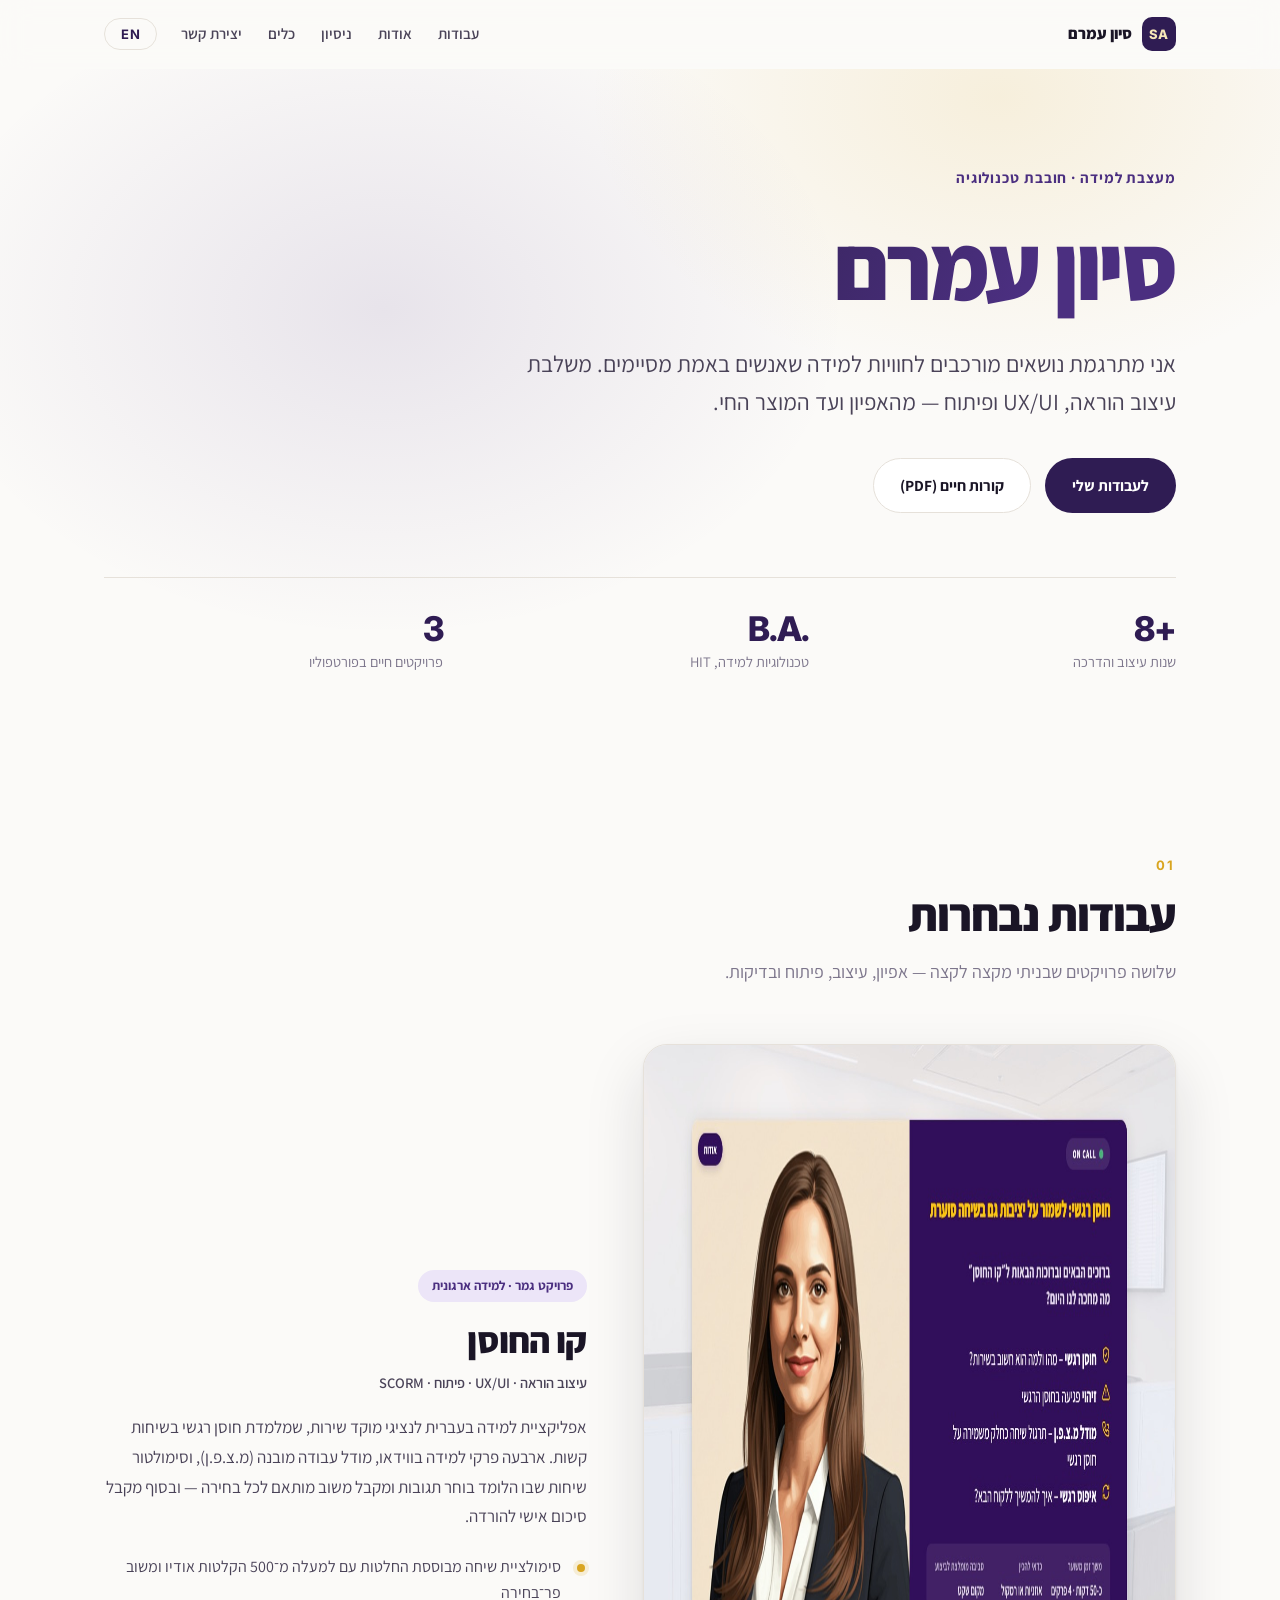
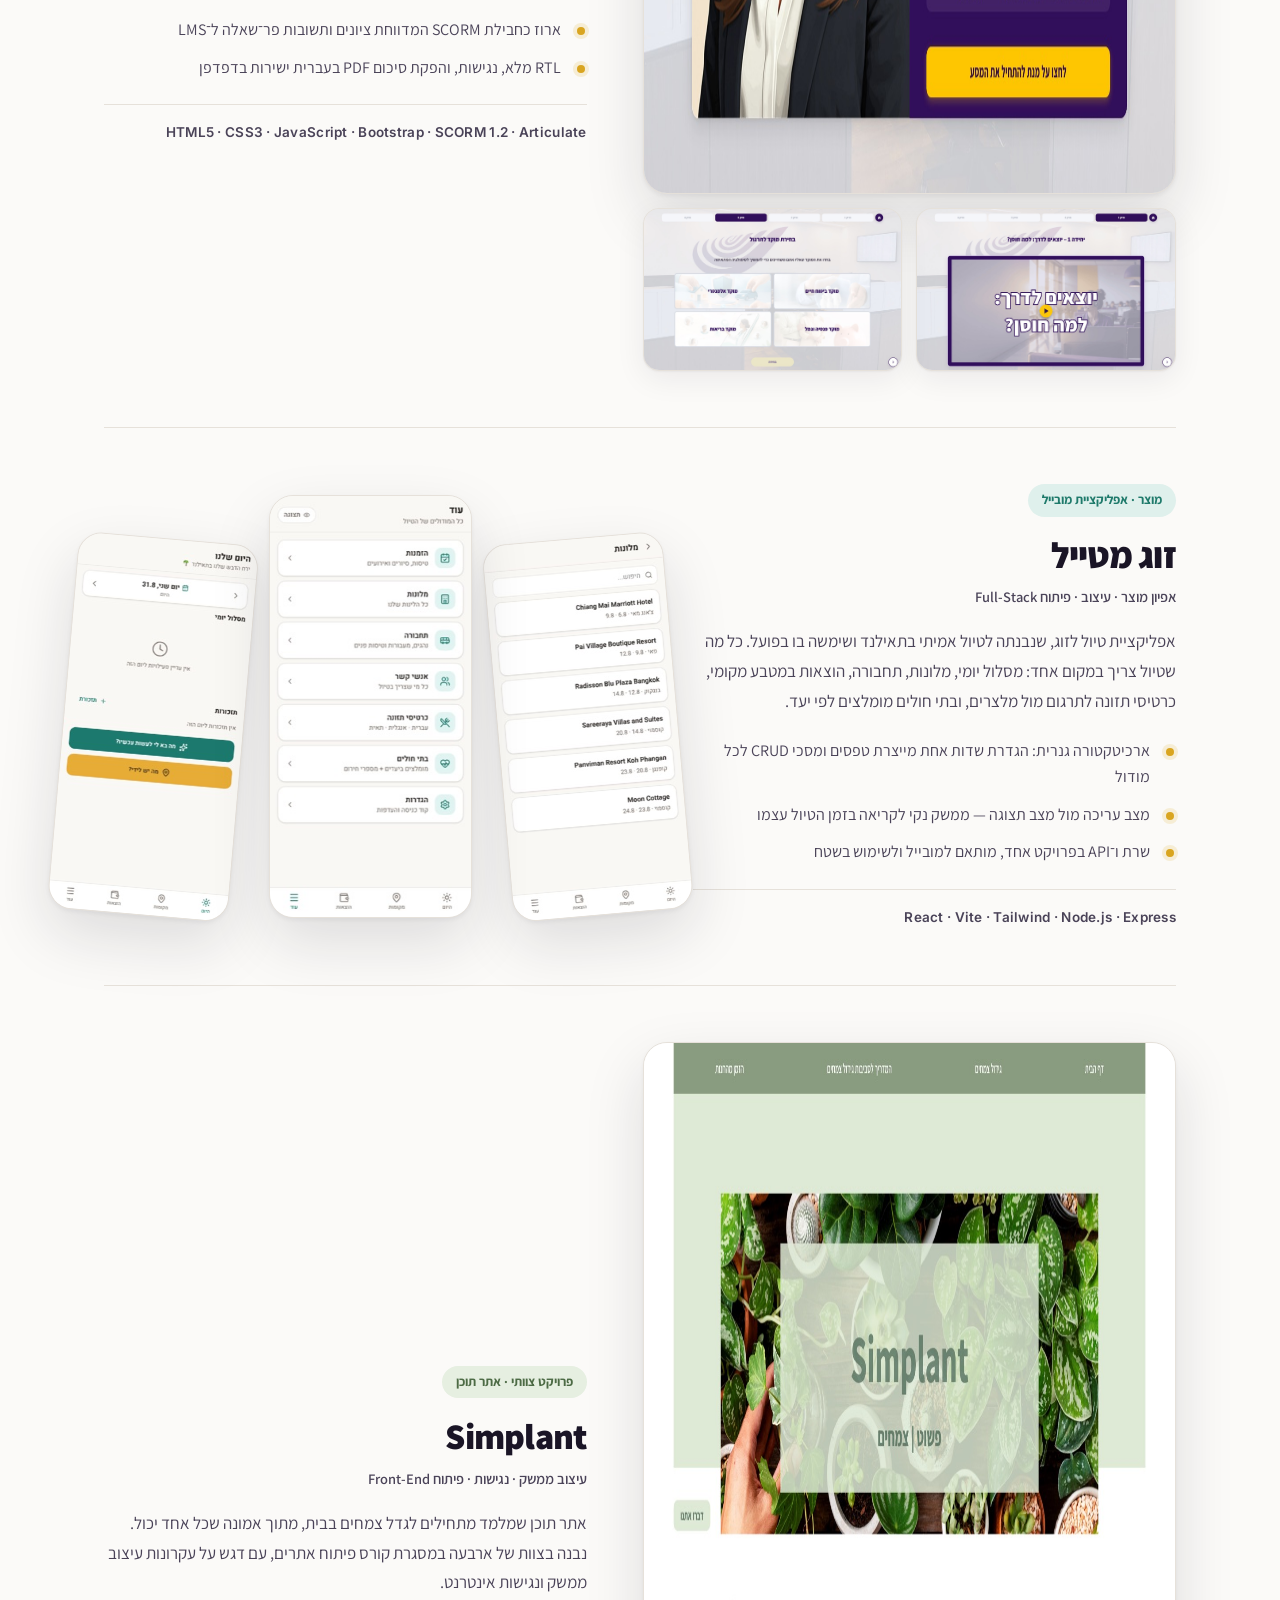
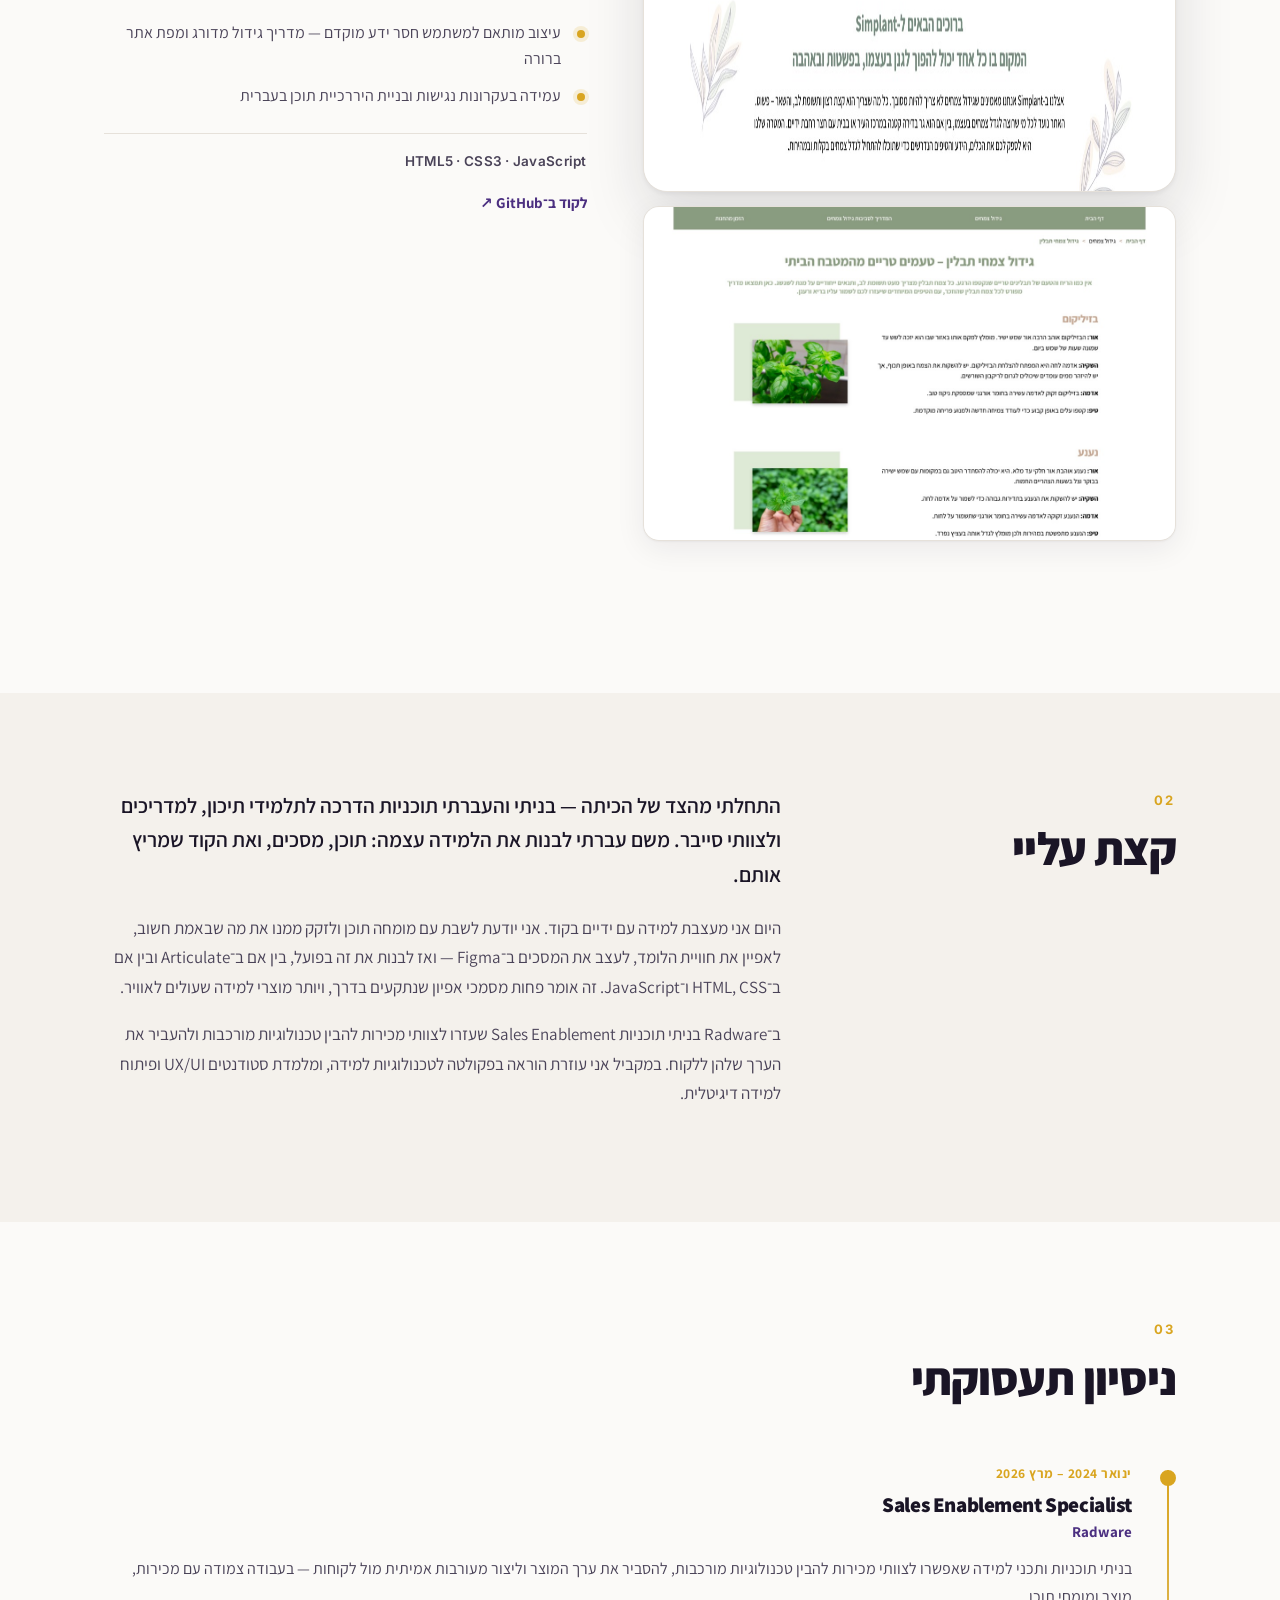
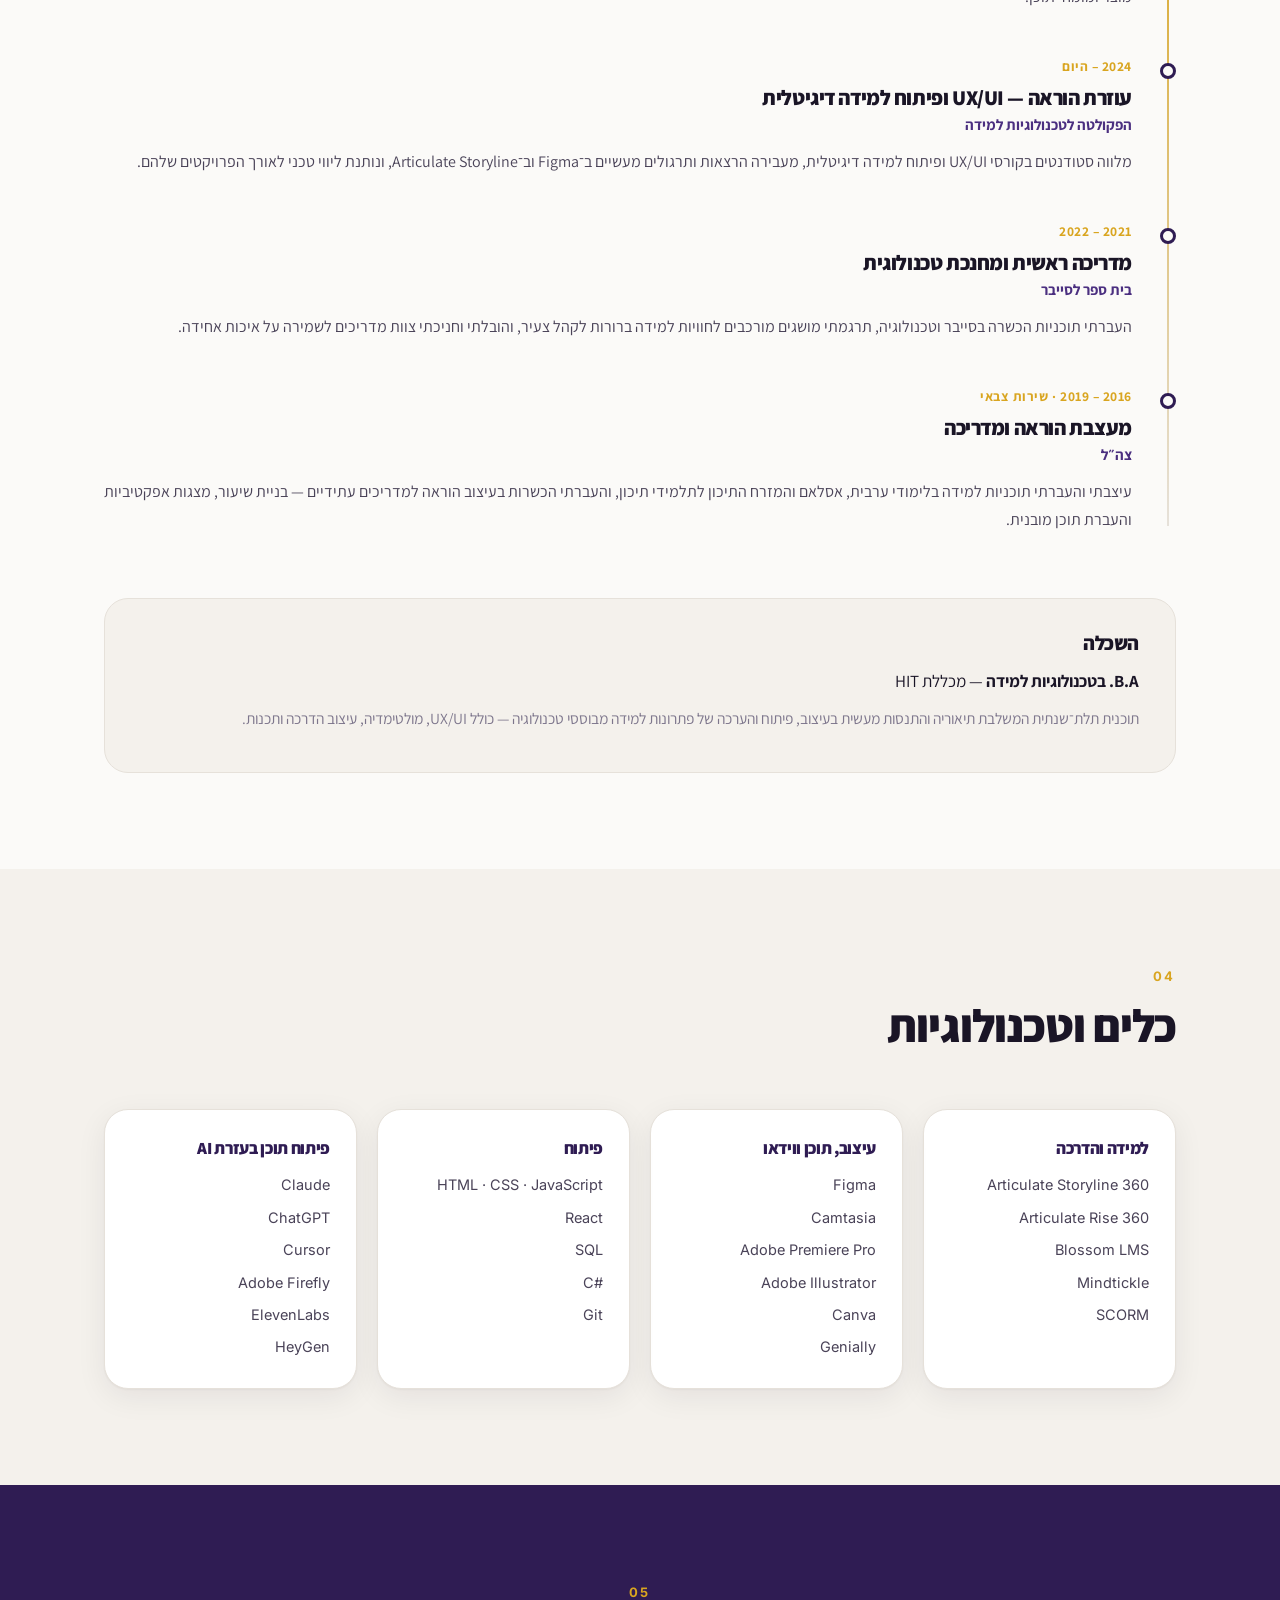
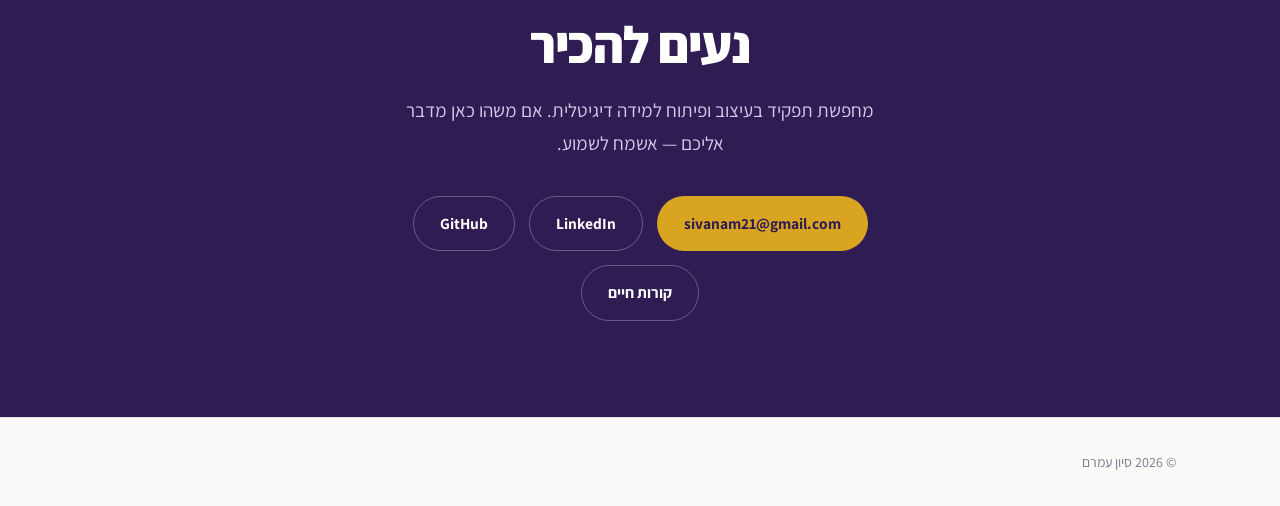
==== index.html @ 34068a0b "Portfolio site: bilingual HE/EN, three case studies, CV" ====
<!DOCTYPE html>
<html lang="he" dir="rtl">
<head>
<meta charset="utf-8">
<meta name="viewport" content="width=device-width, initial-scale=1">
<title>סיון עמרם — מעצבת למידה דיגיטלית</title>
<meta name="description" content="פורטפוליו של סיון עמרם — מעצבת למידה ופיתוח למידה דיגיטלית. פרויקטים בעברית, UX/UI, Articulate Storyline, SCORM ופיתוח אינטראקטיבי.">
<meta property="og:title" content="סיון עמרם — מעצבת למידה דיגיטלית">
<meta property="og:description" content="פורטפוליו: פרויקטי למידה דיגיטלית, UX/UI ופיתוח אינטראקטיבי.">
<meta property="og:type" content="website">
<link rel="preconnect" href="https://fonts.googleapis.com">
<link rel="preconnect" href="https://fonts.gstatic.com" crossorigin>
<link href="https://fonts.googleapis.com/css2?family=Assistant:wght@300;400;600;700;800&family=Inter:wght@300;400;600;700;800&display=swap" rel="stylesheet">
<link rel="stylesheet" href="styles.css">
<link rel="icon" href="data:image/svg+xml,<svg xmlns='http://www.w3.org/2000/svg' viewBox='0 0 100 100'><rect width='100' height='100' rx='22' fill='%232f1c53'/><text y='68' x='50' text-anchor='middle' font-size='54' font-family='sans-serif' font-weight='700' fill='%23f3c34a'>ס</text></svg>">
</head>
<body>

<a class="skip" href="#main" data-he="דילוג לתוכן" data-en="Skip to content">דילוג לתוכן</a>

<header class="nav" id="nav">
  <div class="wrap nav-in">
    <a class="brand" href="#top">
      <span class="brand-mark">SA</span>
      <span class="brand-name" data-he="סיון עמרם" data-en="Sivan Amram">סיון עמרם</span>
    </a>
    <nav class="nav-links">
      <a href="#work"     data-he="עבודות"     data-en="Work">עבודות</a>
      <a href="#about"    data-he="אודות"      data-en="About">אודות</a>
      <a href="#exp"      data-he="ניסיון"     data-en="Experience">ניסיון</a>
      <a href="#skills"   data-he="כלים"       data-en="Toolkit">כלים</a>
      <a href="#contact"  data-he="יצירת קשר"  data-en="Contact">יצירת קשר</a>
    </nav>
    <button class="lang" id="langBtn" type="button" aria-label="Switch language">
      <span data-he="EN" data-en="עב">EN</span>
    </button>
  </div>
</header>

<main id="main">

<!-- ───────────── HERO ───────────── -->
<section class="hero" id="top">
  <div class="hero-glow" aria-hidden="true"></div>
  <div class="wrap hero-in">
    <p class="eyebrow" data-he="מעצבת למידה · חובבת טכנולוגיה" data-en="Instructional Designer · Technology Enthusiast">מעצבת למידה · חובבת טכנולוגיה</p>
    <h1 class="hero-title">
      <span data-he="סיון עמרם" data-en="Sivan Amram">סיון עמרם</span>
    </h1>
    <p class="hero-lead"
       data-he="אני מתרגמת נושאים מורכבים לחוויות למידה שאנשים באמת מסיימים. משלבת עיצוב הוראה, UX/UI ופיתוח — מהאפיון ועד המוצר החי."
       data-en="I turn complex subject matter into learning experiences people actually finish — combining instructional design, UX/UI and hands-on development, from concept to a working product.">
      אני מתרגמת נושאים מורכבים לחוויות למידה שאנשים באמת מסיימים. משלבת עיצוב הוראה, UX/UI ופיתוח — מהאפיון ועד המוצר החי.
    </p>
    <div class="hero-cta">
      <a class="btn btn-primary" href="#work" data-he="לעבודות שלי" data-en="View my work">לעבודות שלי</a>
      <a class="btn btn-ghost" href="assets/Sivan-Amram-CV.pdf" target="_blank" rel="noopener" data-he="קורות חיים (PDF)" data-en="Résumé (PDF)">קורות חיים (PDF)</a>
    </div>
    <ul class="hero-stats">
      <li><strong>8+</strong><span data-he="שנות עיצוב והדרכה" data-en="years designing & teaching">שנות עיצוב והדרכה</span></li>
      <li><strong>B.A.</strong><span data-he="טכנולוגיות למידה, HIT" data-en="Instructional Technologies, HIT">טכנולוגיות למידה, HIT</span></li>
      <li><strong>3</strong><span data-he="פרויקטים חיים בפורטפוליו" data-en="live projects below">פרויקטים חיים בפורטפוליו</span></li>
    </ul>
  </div>
</section>

<!-- ───────────── WORK ───────────── -->
<section class="section" id="work">
  <div class="wrap">
    <div class="sec-head">
      <span class="sec-num">01</span>
      <h2 data-he="עבודות נבחרות" data-en="Selected work">עבודות נבחרות</h2>
      <p class="sec-sub"
         data-he="שלושה פרויקטים שבניתי מקצה לקצה — אפיון, עיצוב, פיתוח ובדיקות."
         data-en="Three projects I built end to end — research, design, development and testing.">
        שלושה פרויקטים שבניתי מקצה לקצה — אפיון, עיצוב, פיתוח ובדיקות.
      </p>
    </div>

    <!-- Project 1 -->
    <article class="case">
      <div class="case-media">
        <img src="assets/kavhahosen-1.jpg" alt="קו החוסן — מסך הפתיחה" loading="lazy" width="1200" height="750">
        <div class="case-thumbs">
          <img src="assets/kav-LearningChapter1.jpg" alt="קו החוסן — פרק למידה" loading="lazy">
          <img src="assets/kav-Practice.jpg" alt="קו החוסן — בחירת מוקד לתרגול" loading="lazy">
        </div>
      </div>
      <div class="case-body">
        <span class="tag tag-a" data-he="פרויקט גמר · למידה ארגונית" data-en="Capstone · Corporate learning">פרויקט גמר · למידה ארגונית</span>
        <h3 data-he="קו החוסן" data-en="Kav HaHosen (Resilience Line)">קו החוסן</h3>
        <p class="case-role"
           data-he="עיצוב הוראה · UX/UI · פיתוח · SCORM"
           data-en="Instructional design · UX/UI · Development · SCORM">עיצוב הוראה · UX/UI · פיתוח · SCORM</p>
        <p data-he="אפליקציית למידה בעברית לנציגי מוקד שירות, שמלמדת חוסן רגשי בשיחות קשות. ארבעה פרקי למידה בווידאו, מודל עבודה מובנה (מ.צ.פ.ן), וסימולטור שיחות שבו הלומד בוחר תגובות ומקבל משוב מותאם לכל בחירה — ובסוף מקבל סיכום אישי להורדה."
           data-en="A Hebrew learning app for call-centre agents, teaching emotional resilience in difficult conversations. Four video-based chapters, a structured working model, and a call simulator where learners choose responses, receive tailored feedback on every choice, and end with a downloadable personal summary.">
          אפליקציית למידה בעברית לנציגי מוקד שירות, שמלמדת חוסן רגשי בשיחות קשות. ארבעה פרקי למידה בווידאו, מודל עבודה מובנה (מ.צ.פ.ן), וסימולטור שיחות שבו הלומד בוחר תגובות ומקבל משוב מותאם לכל בחירה — ובסוף מקבל סיכום אישי להורדה.
        </p>
        <ul class="bullets">
          <li data-he="סימולציית שיחה מבוססת החלטות עם למעלה מ־500 הקלטות אודיו ומשוב פר־בחירה" data-en="Decision-based call simulation with 500+ audio recordings and per-choice feedback">סימולציית שיחה מבוססת החלטות עם למעלה מ־500 הקלטות אודיו ומשוב פר־בחירה</li>
          <li data-he="ארוז כחבילת SCORM המדווחת ציונים ותשובות פר־שאלה ל־LMS" data-en="Packaged as a SCORM module reporting per-question interactions to the LMS">ארוז כחבילת SCORM המדווחת ציונים ותשובות פר־שאלה ל־LMS</li>
          <li data-he="RTL מלא, נגישות, והפקת סיכום PDF בעברית ישירות בדפדפן" data-en="Full RTL, accessibility, and in-browser Hebrew PDF summary generation">RTL מלא, נגישות, והפקת סיכום PDF בעברית ישירות בדפדפן</li>
        </ul>
        <p class="stack">HTML5 · CSS3 · JavaScript · Bootstrap · SCORM 1.2 · Articulate</p>
      </div>
    </article>

    <!-- Project 2 -->
    <article class="case case-alt">
      <div class="case-media phones">
        <img class="phone" src="assets/hm-hotels.jpg" alt="זוג מטייל — מסך מלונות" loading="lazy">
        <img class="phone phone-mid" src="assets/hm-more.jpg" alt="זוג מטייל — תפריט מודולים" loading="lazy">
        <img class="phone" src="assets/hm-today.jpg" alt="זוג מטייל — מסך היום" loading="lazy">
      </div>
      <div class="case-body">
        <span class="tag tag-b" data-he="מוצר · אפליקציית מובייל" data-en="Product · Mobile app">מוצר · אפליקציית מובייל</span>
        <h3 data-he="זוג מטייל" data-en="Zug Metayel (Travelling Couple)">זוג מטייל</h3>
        <p class="case-role" data-he="אפיון מוצר · עיצוב · פיתוח Full-Stack" data-en="Product definition · Design · Full-stack development">אפיון מוצר · עיצוב · פיתוח Full-Stack</p>
        <p data-he="אפליקציית טיול לזוג, שנבנתה לטיול אמיתי בתאילנד ושימשה בו בפועל. כל מה שטיול צריך במקום אחד: מסלול יומי, מלונות, תחבורה, הוצאות במטבע מקומי, כרטיסי תזונה לתרגום מול מלצרים, ובתי חולים מומלצים לפי יעד."
           data-en="A two-person travel app, built for — and actually used on — a real trip to Thailand. Everything a trip needs in one place: a daily route, hotels, transport, expenses in local currency, dietary cards for restaurants, and recommended hospitals per destination.">
          אפליקציית טיול לזוג, שנבנתה לטיול אמיתי בתאילנד ושימשה בו בפועל. כל מה שטיול צריך במקום אחד: מסלול יומי, מלונות, תחבורה, הוצאות במטבע מקומי, כרטיסי תזונה לתרגום מול מלצרים, ובתי חולים מומלצים לפי יעד.
        </p>
        <ul class="bullets">
          <li data-he="ארכיטקטורה גנרית: הגדרת שדות אחת מייצרת טפסים ומסכי CRUD לכל מודול" data-en="Config-driven architecture: one field definition generates forms and CRUD screens per module">ארכיטקטורה גנרית: הגדרת שדות אחת מייצרת טפסים ומסכי CRUD לכל מודול</li>
          <li data-he="מצב עריכה מול מצב תצוגה — ממשק נקי לקריאה בזמן הטיול עצמו" data-en="Edit mode vs. view mode — a clean read-only interface while actually travelling">מצב עריכה מול מצב תצוגה — ממשק נקי לקריאה בזמן הטיול עצמו</li>
          <li data-he="שרת ו־API בפרויקט אחד, מותאם למובייל ולשימוש בשטח" data-en="Single-port server + API, mobile-first and built for use in the field">שרת ו־API בפרויקט אחד, מותאם למובייל ולשימוש בשטח</li>
        </ul>
        <p class="stack">React · Vite · Tailwind · Node.js · Express</p>
      </div>
    </article>

    <!-- Project 3 -->
    <article class="case">
      <div class="case-media">
        <img src="assets/simplant-index.jpg" alt="Simplant — דף הבית" loading="lazy" width="1200" height="750">
        <div class="case-thumbs">
          <img src="assets/simplant-plantCultivation.jpg" alt="Simplant — עמוד גידול צמחים" loading="lazy">
        </div>
      </div>
      <div class="case-body">
        <span class="tag tag-c" data-he="פרויקט צוותי · אתר תוכן" data-en="Team project · Content site">פרויקט צוותי · אתר תוכן</span>
        <h3>Simplant</h3>
        <p class="case-role" data-he="עיצוב ממשק · נגישות · פיתוח Front-End" data-en="Interface design · Accessibility · Front-end development">עיצוב ממשק · נגישות · פיתוח Front-End</p>
        <p data-he="אתר תוכן שמלמד מתחילים לגדל צמחים בבית, מתוך אמונה שכל אחד יכול. נבנה בצוות של ארבעה במסגרת קורס פיתוח אתרים, עם דגש על עקרונות עיצוב ממשק ונגישות אינטרנט."
           data-en="A content site that teaches beginners to grow plants at home, built on the belief that anyone can. Developed by a team of four in a web development course, with an emphasis on interface design principles and web accessibility.">
          אתר תוכן שמלמד מתחילים לגדל צמחים בבית, מתוך אמונה שכל אחד יכול. נבנה בצוות של ארבעה במסגרת קורס פיתוח אתרים, עם דגש על עקרונות עיצוב ממשק ונגישות אינטרנט.
        </p>
        <ul class="bullets">
          <li data-he="עיצוב מותאם למשתמש חסר ידע מוקדם — מדריך גידול מדורג ומפת אתר ברורה" data-en="Designed for zero prior knowledge — a staged growing guide and a clear site map">עיצוב מותאם למשתמש חסר ידע מוקדם — מדריך גידול מדורג ומפת אתר ברורה</li>
          <li data-he="עמידה בעקרונות נגישות ובניית היררכיית תוכן בעברית" data-en="Built to accessibility principles with a Hebrew content hierarchy">עמידה בעקרונות נגישות ובניית היררכיית תוכן בעברית</li>
        </ul>
        <p class="stack">HTML5 · CSS3 · JavaScript</p>
        <a class="case-link" href="https://github.com/sivanam21/SIMPLANT" target="_blank" rel="noopener">
          <span data-he="לקוד ב־GitHub" data-en="View on GitHub">לקוד ב־GitHub</span> ↗
        </a>
      </div>
    </article>
  </div>
</section>

<!-- ───────────── ABOUT ───────────── -->
<section class="section section-tint" id="about">
  <div class="wrap about-grid">
    <div class="sec-head about-head">
      <span class="sec-num">02</span>
      <h2 data-he="קצת עליי" data-en="A little about me">קצת עליי</h2>
    </div>
    <div class="about-text">
      <p class="lead"
         data-he="התחלתי מהצד של הכיתה — בניתי והעברתי תוכניות הדרכה לתלמידי תיכון, למדריכים ולצוותי סייבר. משם עברתי לבנות את הלמידה עצמה: תוכן, מסכים, ואת הקוד שמריץ אותם."
         data-en="I started at the front of the room — building and delivering training programmes for high-school students, instructors and cyber teams. From there I moved to building the learning itself: the content, the screens, and the code that runs them.">
        התחלתי מהצד של הכיתה — בניתי והעברתי תוכניות הדרכה לתלמידי תיכון, למדריכים ולצוותי סייבר. משם עברתי לבנות את הלמידה עצמה: תוכן, מסכים, ואת הקוד שמריץ אותם.
      </p>
      <p data-he="היום אני מעצבת למידה עם ידיים בקוד. אני יודעת לשבת עם מומחה תוכן ולזקק ממנו את מה שבאמת חשוב, לאפיין את חוויית הלומד, לעצב את המסכים ב־Figma — ואז לבנות את זה בפועל, בין אם ב־Articulate ובין אם ב־HTML, CSS ו־JavaScript. זה אומר פחות מסמכי אפיון שנתקעים בדרך, ויותר מוצרי למידה שעולים לאוויר."
         data-en="Today I'm an instructional designer with hands in the code. I can sit with a subject-matter expert and distil what actually matters, define the learner experience, design the screens in Figma — and then build it for real, whether in Articulate or in HTML, CSS and JavaScript. That means fewer specs that stall along the way, and more learning products that actually ship.">
        היום אני מעצבת למידה עם ידיים בקוד. אני יודעת לשבת עם מומחה תוכן ולזקק ממנו את מה שבאמת חשוב, לאפיין את חוויית הלומד, לעצב את המסכים ב־Figma — ואז לבנות את זה בפועל, בין אם ב־Articulate ובין אם ב־HTML, CSS ו־JavaScript. זה אומר פחות מסמכי אפיון שנתקעים בדרך, ויותר מוצרי למידה שעולים לאוויר.
      </p>
      <p data-he="ב־Radware בניתי תוכניות Sales Enablement שעזרו לצוותי מכירות להבין טכנולוגיות מורכבות ולהעביר את הערך שלהן ללקוח. במקביל אני עוזרת הוראה בפקולטה לטכנולוגיות למידה, ומלמדת סטודנטים UX/UI ופיתוח למידה דיגיטלית."
         data-en="At Radware I built sales enablement programmes that helped sales teams understand complex technologies and communicate their value to customers. Alongside that I'm a teaching assistant at the Faculty of Instructional Technologies, teaching students UX/UI and digital learning development.">
        ב־Radware בניתי תוכניות Sales Enablement שעזרו לצוותי מכירות להבין טכנולוגיות מורכבות ולהעביר את הערך שלהן ללקוח. במקביל אני עוזרת הוראה בפקולטה לטכנולוגיות למידה, ומלמדת סטודנטים UX/UI ופיתוח למידה דיגיטלית.
      </p>
    </div>
  </div>
</section>

<!-- ───────────── EXPERIENCE ───────────── -->
<section class="section" id="exp">
  <div class="wrap">
    <div class="sec-head">
      <span class="sec-num">03</span>
      <h2 data-he="ניסיון תעסוקתי" data-en="Experience">ניסיון תעסוקתי</h2>
    </div>

    <ol class="timeline">
      <li>
        <span class="tl-date" data-he="ינואר 2024 – מרץ 2026" data-en="Jan 2024 – Mar 2026">ינואר 2024 – מרץ 2026</span>
        <h3 data-he="Sales Enablement Specialist" data-en="Sales Enablement Specialist">Sales Enablement Specialist</h3>
        <p class="tl-org">Radware</p>
        <p data-he="בניתי תוכניות ותכני למידה שאפשרו לצוותי מכירות להבין טכנולוגיות מורכבות, להסביר את ערך המוצר וליצור מעורבות אמיתית מול לקוחות — בעבודה צמודה עם מכירות, מוצר ומומחי תוכן."
           data-en="Created scalable enablement programmes and learning content that helped sales teams understand complex technologies, communicate product value and engage customers — partnering closely with Sales, Product and subject-matter experts.">
          בניתי תוכניות ותכני למידה שאפשרו לצוותי מכירות להבין טכנולוגיות מורכבות, להסביר את ערך המוצר וליצור מעורבות אמיתית מול לקוחות — בעבודה צמודה עם מכירות, מוצר ומומחי תוכן.
        </p>
      </li>
      <li>
        <span class="tl-date" data-he="2024 – היום" data-en="2024 – Present">2024 – היום</span>
        <h3 data-he="עוזרת הוראה — UX/UI ופיתוח למידה דיגיטלית" data-en="Teaching Assistant — UX/UI & Digital Learning Development">עוזרת הוראה — UX/UI ופיתוח למידה דיגיטלית</h3>
        <p class="tl-org" data-he="הפקולטה לטכנולוגיות למידה" data-en="Faculty of Instructional Technologies">הפקולטה לטכנולוגיות למידה</p>
        <p data-he="מלווה סטודנטים בקורסי UX/UI ופיתוח למידה דיגיטלית, מעבירה הרצאות ותרגולים מעשיים ב־Figma וב־Articulate Storyline, ונותנת ליווי טכני לאורך הפרויקטים שלהם."
           data-en="Support students in UX/UI and digital learning development courses, deliver lectures and hands-on instruction in Figma and Articulate Storyline, and provide technical guidance throughout their projects.">
          מלווה סטודנטים בקורסי UX/UI ופיתוח למידה דיגיטלית, מעבירה הרצאות ותרגולים מעשיים ב־Figma וב־Articulate Storyline, ונותנת ליווי טכני לאורך הפרויקטים שלהם.
        </p>
      </li>
      <li>
        <span class="tl-date">2021 – 2022</span>
        <h3 data-he="מדריכה ראשית ומחנכת טכנולוגית" data-en="Lead Instructor & Technology Educator">מדריכה ראשית ומחנכת טכנולוגית</h3>
        <p class="tl-org" data-he="בית ספר לסייבר" data-en="Cyber School">בית ספר לסייבר</p>
        <p data-he="העברתי תוכניות הכשרה בסייבר וטכנולוגיה, תרגמתי מושגים מורכבים לחוויות למידה ברורות לקהל צעיר, והובלתי וחניכתי צוות מדריכים לשמירה על איכות אחידה."
           data-en="Delivered cyber and technology training programmes, translating complex concepts into clear, engaging learning experiences for young audiences, while coaching a team of instructors to ensure consistent, high-quality delivery.">
          העברתי תוכניות הכשרה בסייבר וטכנולוגיה, תרגמתי מושגים מורכבים לחוויות למידה ברורות לקהל צעיר, והובלתי וחניכתי צוות מדריכים לשמירה על איכות אחידה.
        </p>
      </li>
      <li>
        <span class="tl-date" data-he="2016 – 2019 · שירות צבאי" data-en="2016 – 2019 · IDF Service">2016 – 2019 · שירות צבאי</span>
        <h3 data-he="מעצבת הוראה ומדריכה" data-en="Instructional Designer & Instructor">מעצבת הוראה ומדריכה</h3>
        <p class="tl-org" data-he="צה״ל" data-en="IDF">צה״ל</p>
        <p data-he="עיצבתי והעברתי תוכניות למידה בלימודי ערבית, אסלאם והמזרח התיכון לתלמידי תיכון, והעברתי הכשרות בעיצוב הוראה למדריכים עתידיים — בניית שיעור, מצגות אפקטיביות והעברת תוכן מובנית."
           data-en="Designed and delivered learning programmes in Arabic, Islam and Middle Eastern studies for high-school students, and facilitated instructional design training for future instructors — lesson planning, effective presentations and structured content delivery.">
          עיצבתי והעברתי תוכניות למידה בלימודי ערבית, אסלאם והמזרח התיכון לתלמידי תיכון, והעברתי הכשרות בעיצוב הוראה למדריכים עתידיים — בניית שיעור, מצגות אפקטיביות והעברת תוכן מובנית.
        </p>
      </li>
    </ol>

    <div class="edu">
      <h3 data-he="השכלה" data-en="Education">השכלה</h3>
      <p><strong data-he="B.A. בטכנולוגיות למידה" data-en="B.A. in Instructional Technologies">B.A. בטכנולוגיות למידה</strong> — <span data-he="מכללת HIT" data-en="HIT College">מכללת HIT</span></p>
      <p class="muted" data-he="תוכנית תלת־שנתית המשלבת תיאוריה והתנסות מעשית בעיצוב, פיתוח והערכה של פתרונות למידה מבוססי טכנולוגיה — כולל UX/UI, מולטימדיה, עיצוב הדרכה ותכנות."
         data-en="A three-year programme combining theory and hands-on practice in designing, developing and evaluating technology-enhanced learning solutions — including UX/UI, multimedia, training design and programming.">
        תוכנית תלת־שנתית המשלבת תיאוריה והתנסות מעשית בעיצוב, פיתוח והערכה של פתרונות למידה מבוססי טכנולוגיה — כולל UX/UI, מולטימדיה, עיצוב הדרכה ותכנות.
      </p>
    </div>
  </div>
</section>

<!-- ───────────── SKILLS ───────────── -->
<section class="section section-tint" id="skills">
  <div class="wrap">
    <div class="sec-head">
      <span class="sec-num">04</span>
      <h2 data-he="כלים וטכנולוגיות" data-en="Toolkit">כלים וטכנולוגיות</h2>
    </div>
    <div class="skills">
      <div class="skill-card">
        <h3 data-he="למידה והדרכה" data-en="Learning platforms">למידה והדרכה</h3>
        <ul><li>Articulate Storyline 360</li><li>Articulate Rise 360</li><li>Blossom LMS</li><li>Mindtickle</li><li>SCORM</li></ul>
      </div>
      <div class="skill-card">
        <h3 data-he="עיצוב, תוכן ווידאו" data-en="Design, content & video">עיצוב, תוכן ווידאו</h3>
        <ul><li>Figma</li><li>Camtasia</li><li>Adobe Premiere Pro</li><li>Adobe Illustrator</li><li>Canva</li><li>Genially</li></ul>
      </div>
      <div class="skill-card">
        <h3 data-he="פיתוח" data-en="Development">פיתוח</h3>
        <ul><li>HTML · CSS · JavaScript</li><li>React</li><li>SQL</li><li>C#</li><li>Git</li></ul>
      </div>
      <div class="skill-card">
        <h3 data-he="פיתוח תוכן בעזרת AI" data-en="AI-assisted content">פיתוח תוכן בעזרת AI</h3>
        <ul><li>Claude</li><li>ChatGPT</li><li>Cursor</li><li>Adobe Firefly</li><li>ElevenLabs</li><li>HeyGen</li></ul>
      </div>
    </div>
  </div>
</section>

<!-- ───────────── CONTACT ───────────── -->
<section class="section contact" id="contact">
  <div class="wrap contact-in">
    <span class="sec-num">05</span>
    <h2 data-he="נעים להכיר" data-en="Let's talk">נעים להכיר</h2>
    <p class="contact-lead"
       data-he="מחפשת תפקיד בעיצוב ופיתוח למידה דיגיטלית. אם משהו כאן מדבר אליכם — אשמח לשמוע."
       data-en="I'm looking for a role in digital learning design and development. If something here speaks to you — I'd love to hear from you.">
      מחפשת תפקיד בעיצוב ופיתוח למידה דיגיטלית. אם משהו כאן מדבר אליכם — אשמח לשמוע.
    </p>
    <div class="contact-links">
      <a class="btn btn-primary" href="mailto:sivanam21@gmail.com">sivanam21@gmail.com</a>
      <a class="btn btn-ghost" href="https://www.linkedin.com/in/sivana218/" target="_blank" rel="noopener">LinkedIn</a>
      <a class="btn btn-ghost" href="https://github.com/sivanam21" target="_blank" rel="noopener">GitHub</a>
      <a class="btn btn-ghost" href="assets/Sivan-Amram-CV.pdf" target="_blank" rel="noopener" data-he="קורות חיים" data-en="Résumé">קורות חיים</a>
    </div>
  </div>
</section>

</main>

<footer class="footer">
  <div class="wrap">
    <p>© <span id="year">2026</span> <span data-he="סיון עמרם" data-en="Sivan Amram">סיון עמרם</span></p>
  </div>
</footer>

<script src="script.js"></script>
</body>
</html>
---- styles.css ----
/* ============================================================
   Sivan Amram — portfolio
   ============================================================ */

:root{
  --ink:        #1a1526;
  --ink-soft:   #4a4358;
  --ink-mute:   #7d768c;
  --paper:      #fbfaf8;
  --paper-2:    #f4f1ec;
  --line:       #e6e1da;
  --violet:     #2f1c53;
  --violet-2:   #4b2f80;
  --gold:       #d9a520;
  --gold-soft:  #f6e6b8;
  --teal:       #1f7a6b;
  --green:      #6d8f63;

  --wrap: 1120px;
  --r: 16px;
  --r-lg: 24px;
  --shadow: 0 1px 2px rgba(26,21,38,.04), 0 8px 30px rgba(26,21,38,.07);
  --shadow-lg: 0 2px 4px rgba(26,21,38,.05), 0 24px 60px rgba(26,21,38,.13);

  --font-he: 'Assistant', 'Heebo', system-ui, -apple-system, 'Segoe UI', sans-serif;
  --font-en: 'Inter', system-ui, -apple-system, 'Segoe UI', sans-serif;
}

*,*::before,*::after{ box-sizing:border-box; }

html{ scroll-behavior:smooth; scroll-padding-top:88px; overflow-x:hidden; }

body{
  margin:0;
  background:var(--paper);
  color:var(--ink);
  font-family:var(--font-he);
  font-size:17px;
  line-height:1.75;
  -webkit-font-smoothing:antialiased;
  overflow-x:hidden;
}
html[lang="en"] body{ font-family:var(--font-en); font-size:16.5px; }

img{ max-width:100%; display:block; }
h1,h2,h3{ line-height:1.2; margin:0; font-weight:800; letter-spacing:-.02em; }
p{ margin:0 0 1em; }
a{ color:inherit; }

.wrap{ max-width:var(--wrap); margin-inline:auto; padding-inline:24px; }

/* Visually hidden until focused — must not use off-screen offsets,
   which create horizontal overflow in RTL. */
.skip{
  position:absolute; inset-inline-start:0; top:0; z-index:200;
  width:1px; height:1px; overflow:hidden; white-space:nowrap;
  clip-path:inset(50%);
  background:var(--violet); color:#fff; border-radius:0 0 12px 0;
}
.skip:focus{
  width:auto; height:auto; padding:12px 20px; clip-path:none;
}

/* ── Nav ─────────────────────────────────────────── */
.nav{
  position:sticky; top:0; z-index:100;
  background:rgba(251,250,248,.82);
  backdrop-filter:saturate(180%) blur(14px);
  -webkit-backdrop-filter:saturate(180%) blur(14px);
  border-bottom:1px solid transparent;
  transition:border-color .25s, box-shadow .25s;
}
.nav.stuck{ border-bottom-color:var(--line); box-shadow:0 1px 20px rgba(26,21,38,.05); }
.nav-in{ display:flex; align-items:center; gap:24px; height:68px; }

.brand{ display:flex; align-items:center; gap:10px; text-decoration:none; font-weight:800; }
.brand-mark{
  width:34px; height:34px; border-radius:10px; flex:none;
  background:var(--violet); color:var(--gold-soft);
  display:grid; place-items:center;
  font-family:var(--font-en); font-size:13px; letter-spacing:.06em;
}
.brand-name{ font-size:16px; }

.nav-links{ display:flex; gap:26px; margin-inline-start:auto; }
.nav-links a{
  text-decoration:none; font-size:15px; font-weight:600; color:var(--ink-soft);
  position:relative; padding:4px 0; transition:color .18s;
}
.nav-links a::after{
  content:''; position:absolute; inset-inline:0; bottom:0; height:2px;
  background:var(--gold); transform:scaleX(0); transform-origin:center;
  transition:transform .22s ease;
}
.nav-links a:hover{ color:var(--ink); }
.nav-links a:hover::after{ transform:scaleX(1); }

.lang{
  font-family:var(--font-en); font-weight:700; font-size:13px; letter-spacing:.05em;
  background:transparent; color:var(--violet);
  border:1.5px solid var(--line); border-radius:999px;
  padding:7px 16px; cursor:pointer; transition:.2s;
}
.lang:hover{ border-color:var(--violet); background:var(--violet); color:#fff; }

/* ── Buttons ─────────────────────────────────────── */
.btn{
  display:inline-flex; align-items:center; justify-content:center;
  padding:13px 26px; border-radius:999px; text-decoration:none;
  font-weight:700; font-size:15.5px; transition:.22s ease; border:1.5px solid transparent;
}
.btn-primary{ background:var(--violet); color:#fff; }
.btn-primary:hover{ background:var(--violet-2); transform:translateY(-2px); box-shadow:0 10px 26px rgba(47,28,83,.28); }
.btn-ghost{ border-color:var(--line); color:var(--ink); background:#fff; }
.btn-ghost:hover{ border-color:var(--violet); color:var(--violet); transform:translateY(-2px); }

/* ── Hero ────────────────────────────────────────── */
.hero{ position:relative; padding:96px 0 84px; overflow:hidden; }
.hero-glow{
  position:absolute; inset:-200px 0 auto 0; height:760px; pointer-events:none;
  background:
    radial-gradient(620px 440px at 78% 30%, rgba(217,165,32,.13), transparent 66%),
    radial-gradient(680px 480px at 30% 58%, rgba(75,47,128,.11), transparent 68%);
}
html[dir="ltr"] .hero-glow{
  background:
    radial-gradient(620px 440px at 22% 30%, rgba(217,165,32,.13), transparent 66%),
    radial-gradient(680px 480px at 70% 58%, rgba(75,47,128,.11), transparent 68%);
}
.hero-in{ position:relative; }

.eyebrow{
  font-size:13.5px; font-weight:700; letter-spacing:.14em; text-transform:uppercase;
  color:var(--violet-2); margin-bottom:20px;
}
html[lang="he"] .eyebrow{ letter-spacing:.06em; text-transform:none; font-size:15px; }

.hero-title{
  font-size:clamp(50px, 9vw, 92px); font-weight:800; letter-spacing:-.035em;
  margin-bottom:24px;
  background:linear-gradient(115deg, var(--ink) 15%, var(--violet-2) 85%);
  -webkit-background-clip:text; background-clip:text; color:transparent;
}
.hero-lead{
  font-size:clamp(19px,2.4vw,23px); line-height:1.65; color:var(--ink-soft);
  max-width:60ch; margin-bottom:36px;
}
.hero-cta{ display:flex; gap:14px; flex-wrap:wrap; margin-bottom:64px; }

.hero-stats{
  list-style:none; margin:0; padding:32px 0 0; border-top:1px solid var(--line);
  display:grid; grid-template-columns:repeat(3,minmax(0,1fr)); gap:28px;
}
.hero-stats li{ display:flex; flex-direction:column; gap:2px; }
.hero-stats strong{
  font-family:var(--font-en); font-size:34px; font-weight:800;
  color:var(--violet); letter-spacing:-.03em; line-height:1.1;
  direction:ltr; unicode-bidi:isolate; text-align:start;
}
html[dir="rtl"] .hero-stats strong{ text-align:right; }
.hero-stats span{ font-size:14.5px; color:var(--ink-mute); }

/* ── Sections ────────────────────────────────────── */
.section{ padding:96px 0; }
.section-tint{ background:var(--paper-2); }

.sec-num{
  font-family:var(--font-en); font-size:13px; font-weight:700;
  letter-spacing:.2em; color:var(--gold); display:block; margin-bottom:10px;
}
.sec-head{ margin-bottom:56px; max-width:64ch; }
.sec-head h2{ font-size:clamp(32px,4.6vw,46px); margin-bottom:14px; }
.sec-sub{ font-size:18px; color:var(--ink-mute); margin:0; }

/* ── Case studies ────────────────────────────────── */
.case{
  display:grid; grid-template-columns:1.05fr .95fr; gap:56px; align-items:center;
  padding:56px 0; border-top:1px solid var(--line);
}
.case:first-of-type{ border-top:0; padding-top:0; }

.case-media img{
  border-radius:var(--r-lg); box-shadow:var(--shadow-lg);
  border:1px solid var(--line); background:#fff;
}
.case-thumbs{ display:grid; grid-template-columns:1fr 1fr; gap:14px; margin-top:14px; }
.case-thumbs:has(img:only-child){ grid-template-columns:1fr; }
.case-thumbs img{ border-radius:var(--r); box-shadow:var(--shadow); }

.case-media.phones{
  display:flex; justify-content:center; align-items:flex-end; gap:0;
}
.phone{
  width:34%; border-radius:20px; border:1px solid var(--line);
  box-shadow:var(--shadow-lg); background:#fff;
  transition:transform .3s ease;
}
.phones .phone:first-child{ transform:rotate(-5deg) translateX(14%); z-index:1; }
.phones .phone:last-child{ transform:rotate(5deg) translateX(-14%); z-index:1; }
.phone-mid{ width:38%; z-index:3; position:relative; }
.phones:hover .phone:first-child{ transform:rotate(-7deg) translateX(20%); }
.phones:hover .phone:last-child{ transform:rotate(7deg) translateX(-20%); }
.phones:hover .phone-mid{ transform:translateY(-8px); }

.case-alt{ direction:ltr; }
.case-alt > *{ direction:rtl; }
html[lang="en"] .case-alt > *{ direction:ltr; }

.tag{
  display:inline-block; font-size:13px; font-weight:700; padding:5px 14px;
  border-radius:999px; margin-bottom:16px;
}
.tag-a{ background:#ece5f8; color:var(--violet-2); }
.tag-b{ background:#dff0ec; color:var(--teal); }
.tag-c{ background:#e6efe1; color:#4d6b45; }

.case-body h3{ font-size:clamp(27px,3.4vw,36px); margin-bottom:8px; }
.case-role{ font-size:14.5px; font-weight:600; color:var(--ink-mute); margin-bottom:18px; }
.case-body > p{ color:var(--ink-soft); }

.bullets{ list-style:none; padding:0; margin:22px 0; display:grid; gap:12px; }
.bullets li{
  position:relative; padding-inline-start:26px; font-size:16px; color:var(--ink-soft);
  line-height:1.6;
}
.bullets li::before{
  content:''; position:absolute; inset-inline-start:2px; top:.62em;
  width:8px; height:8px; border-radius:50%;
  background:var(--gold); box-shadow:0 0 0 4px rgba(217,165,32,.16);
}

.stack{
  font-family:var(--font-en); font-size:13.5px; font-weight:600; letter-spacing:.02em;
  color:var(--ink-mute); padding-top:16px; border-top:1px solid var(--line);
  margin:24px 0 0; direction:ltr; text-align:start;
}
html[dir="rtl"] .stack{ text-align:right; }

.case-link{
  display:inline-block; margin-top:16px; font-weight:700; font-size:15px;
  color:var(--violet-2); text-decoration:none;
  border-bottom:1.5px solid transparent; transition:.2s;
}
.case-link:hover{ border-bottom-color:var(--violet-2); }

/* ── About ───────────────────────────────────────── */
.about-grid{ display:grid; grid-template-columns:minmax(0,.8fr) minmax(0,1.6fr); gap:56px; }
.about-head{ margin-bottom:0; }
.about-text .lead{ font-size:21px; line-height:1.65; color:var(--ink); font-weight:600; }
.about-text p{ color:var(--ink-soft); }

/* ── Timeline ────────────────────────────────────── */
.timeline{ list-style:none; margin:0 0 64px; padding:0; position:relative; }
.timeline::before{
  content:''; position:absolute; inset-inline-start:7px; top:8px; bottom:8px;
  width:2px; background:linear-gradient(var(--gold), var(--line));
}
.timeline li{ position:relative; padding-inline-start:44px; padding-bottom:44px; }
.timeline li:last-child{ padding-bottom:0; }
.timeline li::before{
  content:''; position:absolute; inset-inline-start:0; top:8px;
  width:16px; height:16px; border-radius:50%;
  background:var(--paper); border:3px solid var(--violet);
}
.timeline li:first-child::before{ border-color:var(--gold); background:var(--gold); }
.tl-date{
  display:block; font-size:13.5px; font-weight:700; letter-spacing:.04em;
  color:var(--gold); margin-bottom:6px;
}
.timeline h3{ font-size:21px; margin-bottom:2px; }
.tl-org{ font-size:15px; font-weight:700; color:var(--violet-2); margin-bottom:10px; }
.timeline p:last-child{ color:var(--ink-soft); margin:0; font-size:16px; }

.edu{
  background:var(--paper-2); border:1px solid var(--line);
  border-radius:var(--r-lg); padding:32px 36px;
}
.edu h3{ font-size:20px; margin-bottom:12px; }
.edu p{ margin-bottom:8px; }
.muted{ color:var(--ink-mute); font-size:15.5px; margin:0; }

/* ── Skills ──────────────────────────────────────── */
.skills{ display:grid; grid-template-columns:repeat(auto-fit,minmax(230px,1fr)); gap:20px; }
.skill-card{
  background:#fff; border:1px solid var(--line); border-radius:var(--r-lg);
  padding:28px 26px; box-shadow:var(--shadow); transition:.25s ease;
}
.skill-card:hover{ transform:translateY(-4px); box-shadow:var(--shadow-lg); border-color:#d9cfe8; }
.skill-card h3{ font-size:17px; margin-bottom:14px; color:var(--violet); }
.skill-card ul{ list-style:none; margin:0; padding:0; display:grid; gap:7px; }
.skill-card li{
  font-family:var(--font-en); font-size:14.5px; color:var(--ink-soft);
  direction:ltr; text-align:start;
}
html[dir="rtl"] .skill-card li{ text-align:right; }

/* ── Contact ─────────────────────────────────────── */
.contact{ background:var(--violet); color:#fff; }
.contact .sec-num{ color:var(--gold); }
.contact-in{ text-align:center; max-width:70ch; }
.contact h2{ font-size:clamp(34px,5vw,52px); margin-bottom:18px; }
.contact-lead{ font-size:19px; color:#d5cbe8; margin-bottom:36px; }
.contact-links{ display:flex; gap:14px; flex-wrap:wrap; justify-content:center; }
.contact .btn-primary{ background:var(--gold); color:var(--violet); }
.contact .btn-primary:hover{ background:#eab834; box-shadow:0 10px 26px rgba(217,165,32,.35); }
.contact .btn-ghost{ background:transparent; border-color:rgba(255,255,255,.28); color:#fff; }
.contact .btn-ghost:hover{ border-color:#fff; background:rgba(255,255,255,.08); color:#fff; }

/* ── Footer ──────────────────────────────────────── */
.footer{ padding:32px 0; border-top:1px solid var(--line); }
.footer p{ margin:0; font-size:14px; color:var(--ink-mute); }

/* ── Reveal on scroll ────────────────────────────── */
.reveal{ opacity:0; transform:translateY(24px); transition:opacity .7s ease, transform .7s ease; }
.reveal.in{ opacity:1; transform:none; }

/* ── Responsive ──────────────────────────────────── */
@media (max-width: 900px){
  .nav-links{ display:none; }
  .lang{ margin-inline-start:auto; }
  .hero{ padding:64px 0 56px; }
  .section{ padding:68px 0; }
  .case, .about-grid{ grid-template-columns:1fr; gap:36px; }
  .case{ padding:44px 0; }
  .case-alt{ direction:inherit; }
  .hero-stats{ grid-template-columns:1fr; gap:18px; padding-top:26px; }
  .hero-stats strong{ font-size:28px; }
  .sec-head{ margin-bottom:40px; }
}

@media (prefers-reduced-motion: reduce){
  html{ scroll-behavior:auto; }
  .reveal{ opacity:1; transform:none; transition:none; }
  *{ animation:none !important; }
}
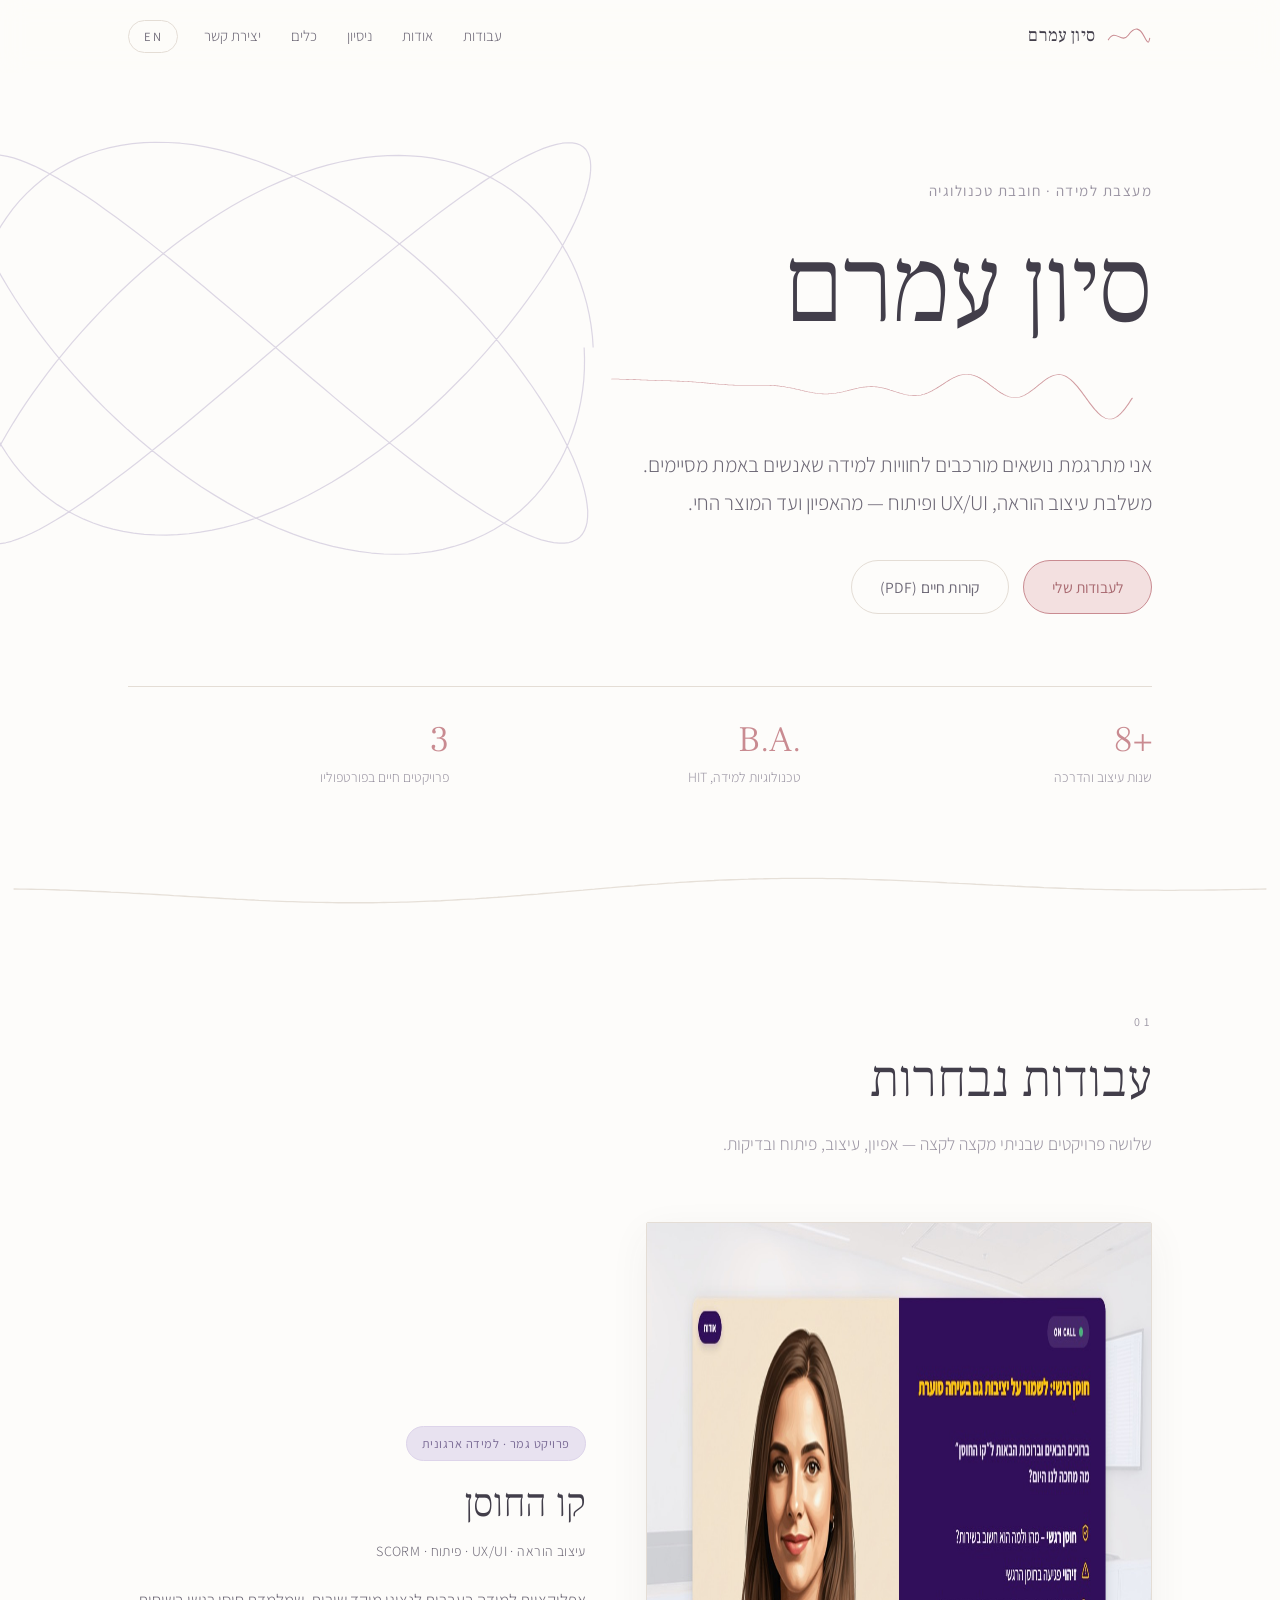
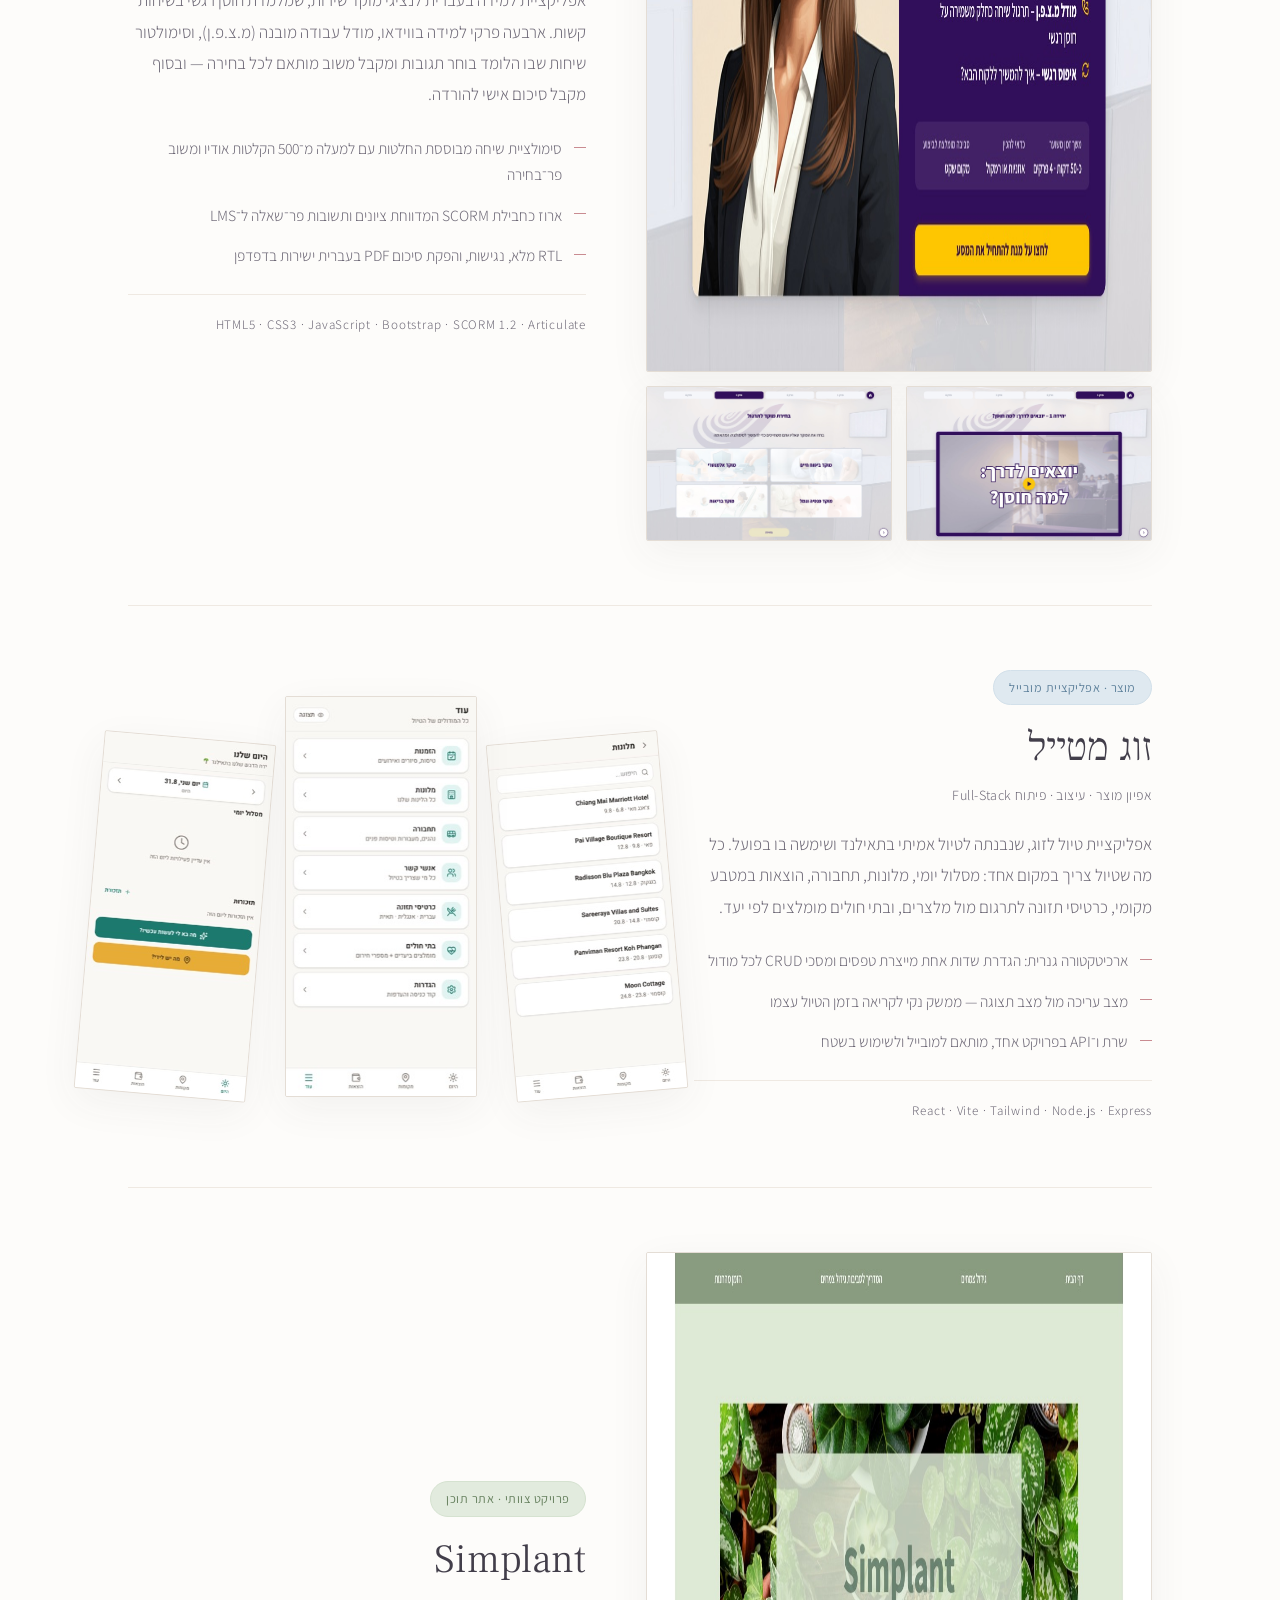
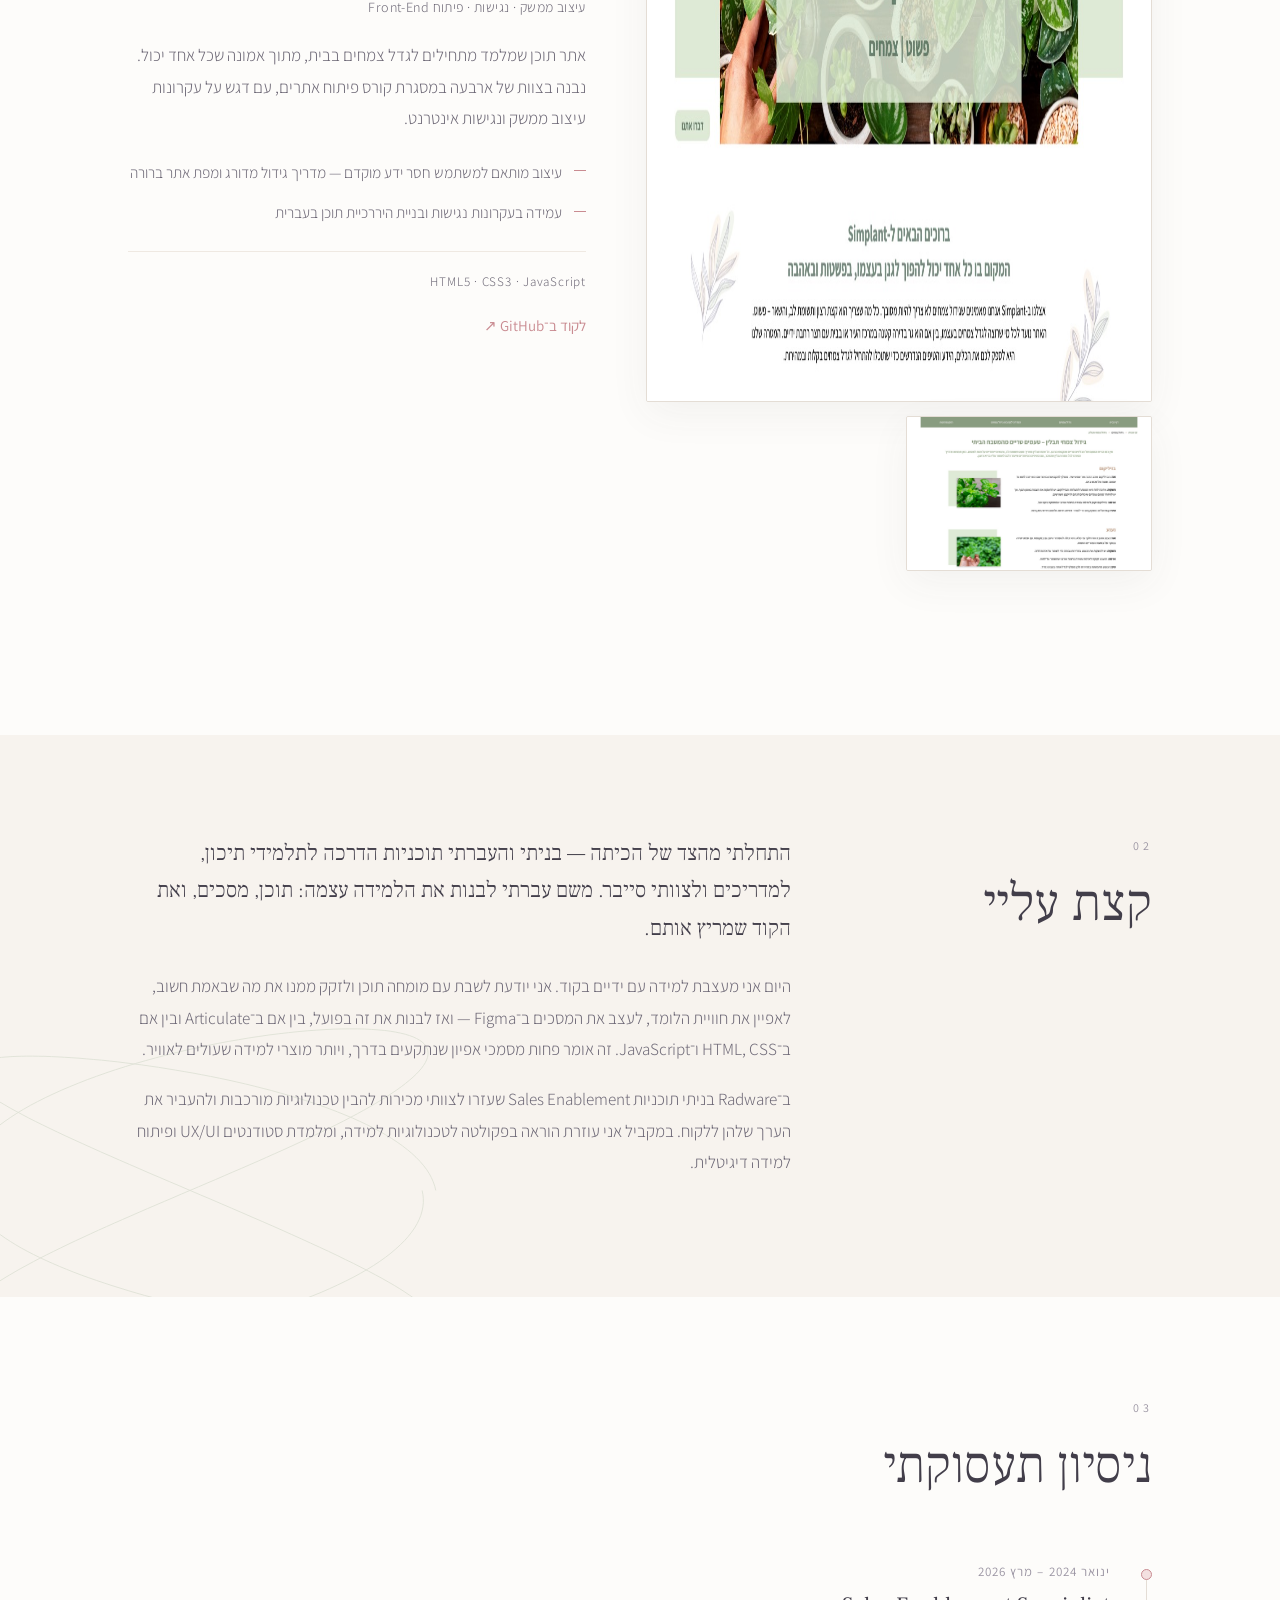
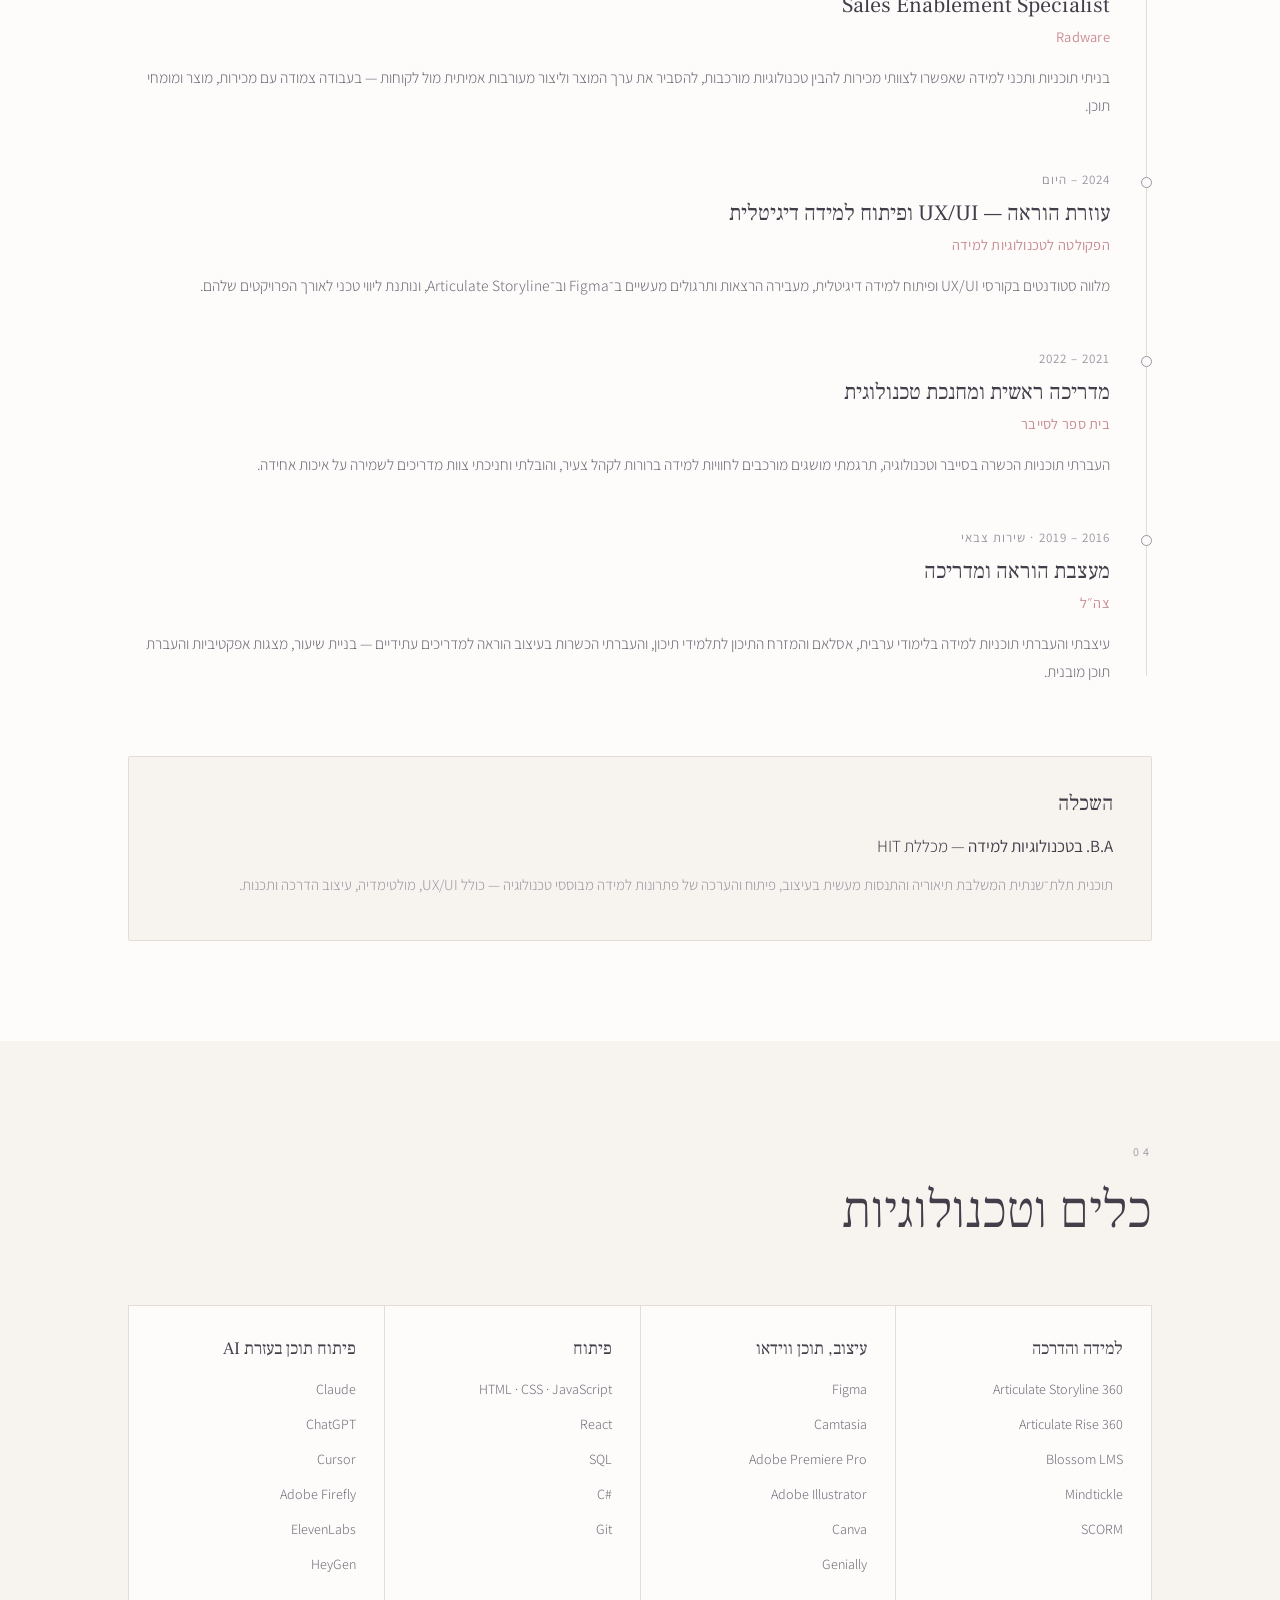
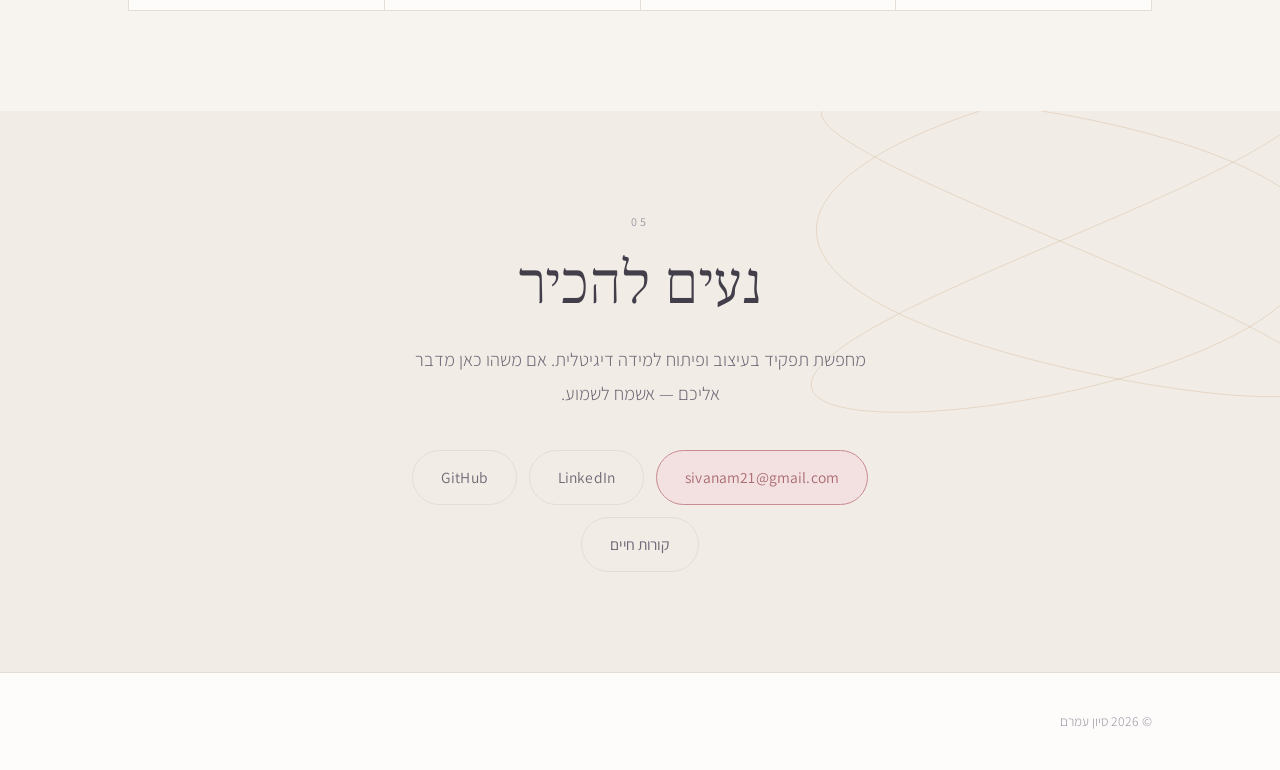
==== commit cca71399: "Redesign: line-art aesthetic, pastel palette, serif display type Continuous single-stroke curves (Li" ====
--- a/index.html
+++ b/index.html
@@ -10,9 +10,9 @@
 <meta property="og:type" content="website">
 <link rel="preconnect" href="https://fonts.googleapis.com">
 <link rel="preconnect" href="https://fonts.gstatic.com" crossorigin>
-<link href="https://fonts.googleapis.com/css2?family=Assistant:wght@300;400;600;700;800&family=Inter:wght@300;400;600;700;800&display=swap" rel="stylesheet">
+<link href="https://fonts.googleapis.com/css2?family=Frank+Ruhl+Libre:wght@300;400;500;700&family=Assistant:wght@200;300;400;600&display=swap" rel="stylesheet">
 <link rel="stylesheet" href="styles.css">
-<link rel="icon" href="data:image/svg+xml,<svg xmlns='http://www.w3.org/2000/svg' viewBox='0 0 100 100'><rect width='100' height='100' rx='22' fill='%232f1c53'/><text y='68' x='50' text-anchor='middle' font-size='54' font-family='sans-serif' font-weight='700' fill='%23f3c34a'>ס</text></svg>">
+<link rel="icon" href="data:image/svg+xml,<svg xmlns='http://www.w3.org/2000/svg' viewBox='0 0 100 100'><rect width='100' height='100' rx='24' fill='%23fdfcfa'/><path d='M22 62 C 34 30, 50 78, 62 46 S 80 34, 82 44' fill='none' stroke='%23c98b91' stroke-width='5' stroke-linecap='round'/></svg>">
 </head>
 <body>
 
@@ -21,7 +21,10 @@
 <header class="nav" id="nav">
   <div class="wrap nav-in">
     <a class="brand" href="#top">
-      <span class="brand-mark">SA</span>
+      <svg class="brand-line" viewBox="0 0 60 26" aria-hidden="true">
+        <path d="M3 18 C 12 2, 20 24, 29 12 S 44 2, 50 14 S 56 20, 57 16"
+              fill="none" stroke="currentColor" stroke-width="1.4" stroke-linecap="round"/>
+      </svg>
       <span class="brand-name" data-he="סיון עמרם" data-en="Sivan Amram">סיון עמרם</span>
     </a>
     <nav class="nav-links">
@@ -41,12 +44,19 @@
 
 <!-- ───────────── HERO ───────────── -->
 <section class="hero" id="top">
-  <div class="hero-glow" aria-hidden="true"></div>
+  <svg class="art art-hero-bg" viewBox="0 0 560 380" aria-hidden="true" preserveAspectRatio="xMidYMid meet">
+    <path d="M 530,190 L 530.3,198.8 L 530.2,207.5 L 529.7,216.3 L 528.7,225 L 527.3,233.6 L 525.5,242.2 L 523.3,250.6 L 520.6,258.9 L 517.5,266.9 L 514,274.8 L 510.1,282.5 L 505.7,289.9 L 501,297.1 L 495.8,303.9 L 490.3,310.4 L 484.4,316.6 L 478.1,322.4 L 471.4,327.8 L 464.4,332.8 L 457,337.4 L 449.3,341.5 L 441.3,345.2 L 433,348.5 L 424.4,351.2 L 415.6,353.5 L 406.4,355.3 L 397.1,356.5 L 387.5,357.3 L 377.7,357.5 L 367.7,357.3 L 357.6,356.5 L 347.3,355.2 L 336.9,353.4 L 326.3,351.1 L 315.7,348.3 L 305.1,345 L 294.3,341.2 L 283.6,337 L 272.8,332.3 L 262.1,327.2 L 251.4,321.7 L 240.7,315.7 L 230.2,309.4 L 219.7,302.8 L 209.4,295.7 L 199.2,288.4 L 189.1,280.8 L 179.2,272.9 L 169.5,264.8 L 160.1,256.5 L 150.8,247.9 L 141.8,239.3 L 133.1,230.5 L 124.7,221.6 L 116.5,212.6 L 108.7,203.6 L 101.1,194.5 L 93.9,185.5 L 87.1,176.5 L 80.6,167.6 L 74.5,158.8 L 68.7,150.1 L 63.4,141.6 L 58.4,133.2 L 53.8,125 L 49.7,117.1 L 45.9,109.4 L 42.6,102 L 39.6,94.9 L 37.1,88.1 L 35.1,81.7 L 33.4,75.6 L 32.2,69.8 L 31.4,64.5 L 31,59.5 L 31,55 L 31.5,50.8 L 32.4,47.1 L 33.7,43.9 L 35.3,41.1 L 37.4,38.7 L 39.9,36.8 L 42.8,35.4 L 46,34.4 L 49.6,33.9 L 53.6,33.8 L 58,34.3 L 62.6,35.1 L 67.7,36.4 L 73,38.2 L 78.7,40.4 L 84.7,43 L 90.9,46.1 L 97.5,49.6 L 104.3,53.4 L 111.4,57.7 L 118.8,62.3 L 126.4,67.3 L 134.2,72.6 L 142.2,78.3 L 150.5,84.2 L 158.9,90.5 L 167.5,97 L 176.3,103.8 L 185.2,110.9 L 194.3,118.1 L 203.5,125.6 L 212.8,133.2 L 222.2,141 L 231.7,149 L 241.2,157 L 250.9,165.2 L 260.6,173.4 L 270.3,181.7 L 280,190 L 289.7,198.3 L 299.5,206.6 L 309.2,214.9 L 318.9,223 L 328.5,231.2 L 338.1,239.2 L 347.6,247 L 357,254.8 L 366.3,262.3 L 375.4,269.7 L 384.5,276.8 L 393.4,283.7 L 402.1,290.4 L 410.7,296.7 L 419.1,302.8 L 427.3,308.6 L 435.3,314 L 443,319.1 L 450.5,323.9 L 457.8,328.2 L 464.8,332.2 L 471.5,335.8 L 477.9,338.9 L 484.1,341.6 L 489.9,343.9 L 495.4,345.8 L 500.5,347.1 L 505.3,348.1 L 509.8,348.5 L 513.9,348.5 L 517.6,348 L 520.9,347 L 523.9,345.6 L 526.4,343.7 L 528.5,341.3 L 530.2,338.4 L 531.5,335.1 L 532.4,331.4 L 532.8,327.2 L 532.9,322.5 L 532.4,317.5 L 531.6,312 L 530.3,306.2 L 528.6,299.9 L 526.4,293.4 L 523.8,286.4 L 520.8,279.2 L 517.3,271.7 L 513.4,263.9 L 509.2,255.8 L 504.4,247.5 L 499.3,239 L 493.8,230.4 L 487.9,221.6 L 481.6,212.7 L 475,203.6 L 467.9,194.6 L 460.6,185.4 L 452.9,176.3 L 444.9,167.2 L 436.6,158.2 L 428,149.2 L 419.1,140.4 L 410,131.7 L 400.6,123.2 L 391,114.8 L 381.2,106.7 L 371.3,98.8 L 361.1,91.3 L 350.8,84 L 340.4,77 L 329.9,70.4 L 319.3,64.2 L 308.6,58.3 L 297.9,52.9 L 287.2,47.8 L 276.4,43.3 L 265.7,39.1 L 255,35.5 L 244.4,32.3 L 233.8,29.6 L 223.4,27.4 L 213.1,25.7 L 202.9,24.5 L 192.9,23.9 L 183,23.7 L 173.3,24 L 163.9,24.9 L 154.7,26.2 L 145.7,28 L 137,30.4 L 128.6,33.2 L 120.4,36.4 L 112.6,40.2 L 105,44.3 L 97.8,48.9 L 91,53.9 L 84.5,59.3 L 78.3,65.1 L 72.5,71.2 L 67.1,77.7 L 62.1,84.5 L 57.5,91.5 L 53.3,98.8 L 49.4,106.4 L 46,114.2 L 43,122.2 L 40.4,130.3 L 38.2,138.6 L 36.5,147.1 L 35.1,155.6 L 34.2,164.1 L 33.7,172.7 L 33.6,181.4 L 33.9,190 L 34.6,198.6 L 35.7,207.1 L 37.2,215.6 L 39.1,223.9 L 41.4,232.1 L 44,240.1 L 47.1,248 L 50.5,255.7 L 54.3,263.1 L 58.4,270.3 L 62.9,277.3 L 67.7,284 L 72.8,290.4 L 78.3,296.4 L 84.1,302.2 L 90.1,307.6 L 96.5,312.6 L 103.1,317.3 L 110,321.6 L 117.2,325.5 L 124.6,329.1 L 132.2,332.2 L 140.1,334.9 L 148.2,337.1 L 156.5,339 L 164.9,340.4 L 173.6,341.4 L 182.4,341.9 L 191.4,342 L 200.5,341.6 L 209.7,340.9 L 219,339.6 L 228.5,338 L 238,335.9 L 247.6,333.4 L 257.3,330.5 L 267,327.2 L 276.7,323.4 L 286.5,319.3 L 296.3,314.8 L 306.1,309.9 L 315.8,304.7 L 325.5,299.1 L 335.2,293.2 L 344.8,287 L 354.3,280.4 L 363.7,273.6 L 373,266.5 L 382.2,259.2 L 391.3,251.7 L 400.2,243.9 L 408.9,236 L 417.5,227.9 L 425.8,219.6 L 434,211.3 L 441.9,202.8 L 449.6,194.3 L 457.1,185.7 L 464.3,177.1 L 471.2,168.5 L 477.8,160 L 484.1,151.4 L 490.1,143 L 495.8,134.7 L 501.1,126.5 L 506.1,118.5 L 510.8,110.6 L 515,102.9 L 518.9,95.5 L 522.4,88.3 L 525.5,81.4 L 528.1,74.8 L 530.4,68.6 L 532.3,62.6 L 533.7,57.1 L 534.7,51.9 L 535.2,47.1 L 535.3,42.7 L 535,38.7 L 534.2,35.2 L 533,32.2 L 531.4,29.6 L 529.3,27.5 L 526.8,25.9 L 523.8,24.8 L 520.4,24.2 L 516.5,24.1 L 512.3,24.5 L 507.6,25.4 L 502.5,26.8 L 497,28.7 L 491.1,31.2 L 484.8,34.1 L 478.2,37.5 L 471.2,41.3 L 463.9,45.7 L 456.2,50.4 L 448.2,55.6 L 439.9,61.3 L 431.3,67.3 L 422.4,73.7 L 413.3,80.5 L 403.9,87.6 L 394.4,95 L 384.6,102.7 L 374.6,110.7 L 364.5,118.9 L 354.2,127.3 L 343.8,136 L 333.3,144.7 L 322.7,153.7 L 312.1,162.7 L 301.4,171.7 L 290.7,180.9 L 280,190 L 269.3,199.1 L 258.7,208.2 L 248.1,217.2 L 237.6,226.1 L 227.2,234.8 L 216.9,243.4 L 206.7,251.9 L 196.7,260.1 L 186.9,268 L 177.3,275.7 L 167.9,283.2 L 158.7,290.3 L 149.7,297 L 141,303.5 L 132.6,309.6 L 124.5,315.2 L 116.6,320.5 L 109.1,325.4 L 101.9,329.8 L 95,333.8 L 88.5,337.4 L 82.3,340.5 L 76.5,343.1 L 71,345.3 L 66,347 L 61.3,348.2 L 57,348.9 L 53.1,349.2 L 49.5,349 L 46.4,348.3 L 43.7,347.1 L 41.4,345.5 L 39.5,343.4 L 38,340.9 L 37,337.9 L 36.3,334.6 L 36,330.8 L 36.1,326.6 L 36.6,322 L 37.6,317.1 L 38.9,311.8 L 40.6,306.1 L 42.7,300.1 L 45.1,293.9 L 48,287.3 L 51.2,280.5 L 54.7,273.5 L 58.6,266.2 L 62.9,258.7 L 67.5,251 L 72.4,243.2 L 77.6,235.2 L 83.2,227.2 L 89.1,219 L 95.2,210.8 L 101.6,202.5 L 108.4,194.2 L 115.3,185.8 L 122.6,177.5 L 130.1,169.3 L 137.8,161.1 L 145.7,153 L 153.8,145 L 162.2,137.1 L 170.7,129.4 L 179.4,121.9 L 188.3,114.5 L 197.3,107.4 L 206.5,100.5 L 215.8,93.9 L 225.2,87.5 L 234.7,81.4 L 244.3,75.6 L 254,70.1 L 263.7,65 L 273.5,60.2 L 283.3,55.8 L 293.1,51.8 L 302.9,48.2 L 312.8,44.9 L 322.6,42.1 L 332.3,39.7 L 342,37.7 L 351.7,36.2 L 361.2,35.2 L 370.7,34.5 L 380,34.4 L 389.2,34.7 L 398.3,35.4 L 407.2,36.6 L 415.9,38.3 L 424.5,40.4 L 432.8,43 L 440.9,46 L 448.8,49.5 L 456.4,53.4 L 463.8,57.7 L 470.9,62.4 L 477.7,67.6 L 484.2,73.1 L 490.3,79 L 496.2,85.3 L 501.7,91.9 L 506.9,98.8 L 511.6,106 L 516,113.5 L 520.1,121.3 L 523.7,129.3 L 526.9,137.5 L 529.7,146 L 532.1,154.5 L 534.1,163.3 L 535.6,172.1 L 536.7,181 L 537.3,190" fill="none" stroke="currentColor" stroke-width="1" stroke-linejoin="round"/>
+  </svg>
+
   <div class="wrap hero-in">
     <p class="eyebrow" data-he="מעצבת למידה · חובבת טכנולוגיה" data-en="Instructional Designer · Technology Enthusiast">מעצבת למידה · חובבת טכנולוגיה</p>
-    <h1 class="hero-title">
-      <span data-he="סיון עמרם" data-en="Sivan Amram">סיון עמרם</span>
-    </h1>
+    <h1 class="hero-title" data-he="סיון עמרם" data-en="Sivan Amram">סיון עמרם</h1>
+
+    <svg class="art art-resolve" viewBox="0 0 680 200" aria-hidden="true" preserveAspectRatio="none">
+      <path class="draw" d="M 24,137.3 L 25.7,143.4 L 27.3,149.4 L 29,155.2 L 30.7,160.8 L 32.3,166.1 L 34,171 L 35.6,175.6 L 37.3,179.9 L 39,183.7 L 40.6,187.1 L 42.3,190 L 44,192.5 L 45.6,194.4 L 47.3,195.9 L 48.9,196.9 L 50.6,197.3 L 52.3,197.2 L 53.9,196.6 L 55.6,195.6 L 57.3,194 L 58.9,192 L 60.6,189.5 L 62.3,186.6 L 63.9,183.3 L 65.6,179.6 L 67.2,175.6 L 68.9,171.3 L 70.6,166.7 L 72.2,161.9 L 73.9,156.9 L 75.6,151.7 L 77.2,146.5 L 78.9,141.1 L 80.5,135.7 L 82.2,130.3 L 83.9,125 L 85.5,119.7 L 87.2,114.6 L 88.9,109.6 L 90.5,104.8 L 92.2,100.2 L 93.9,95.8 L 95.5,91.8 L 97.2,88 L 98.8,84.6 L 100.5,81.5 L 102.2,78.7 L 103.8,76.4 L 105.5,74.4 L 107.2,72.8 L 108.8,71.6 L 110.5,70.7 L 112.1,70.3 L 113.8,70.2 L 115.5,70.5 L 117.1,71.2 L 118.8,72.1 L 120.5,73.5 L 122.1,75.1 L 123.8,77 L 125.5,79.1 L 127.1,81.5 L 128.8,84.1 L 130.4,86.9 L 132.1,89.8 L 133.8,92.9 L 135.4,96 L 137.1,99.2 L 138.8,102.4 L 140.4,105.6 L 142.1,108.8 L 143.7,111.9 L 145.4,114.9 L 147.1,117.8 L 148.7,120.5 L 150.4,123.1 L 152.1,125.5 L 153.7,127.7 L 155.4,129.7 L 157.1,131.4 L 158.7,132.8 L 160.4,134 L 162,134.9 L 163.7,135.5 L 165.4,135.9 L 167,135.9 L 168.7,135.7 L 170.4,135.2 L 172,134.4 L 173.7,133.3 L 175.3,132 L 177,130.4 L 178.7,128.7 L 180.3,126.6 L 182,124.4 L 183.7,122.1 L 185.3,119.5 L 187,116.9 L 188.7,114.1 L 190.3,111.2 L 192,108.3 L 193.6,105.3 L 195.3,102.3 L 197,99.4 L 198.6,96.4 L 200.3,93.5 L 202,90.7 L 203.6,88 L 205.3,85.4 L 206.9,83 L 208.6,80.7 L 210.3,78.6 L 211.9,76.6 L 213.6,74.9 L 215.3,73.4 L 216.9,72.1 L 218.6,71.1 L 220.3,70.2 L 221.9,69.7 L 223.6,69.3 L 225.2,69.2 L 226.9,69.4 L 228.6,69.8 L 230.2,70.4 L 231.9,71.3 L 233.6,72.3 L 235.2,73.6 L 236.9,75.1 L 238.5,76.7 L 240.2,78.5 L 241.9,80.5 L 243.5,82.6 L 245.2,84.8 L 246.9,87.2 L 248.5,89.6 L 250.2,92 L 251.9,94.5 L 253.5,97.1 L 255.2,99.6 L 256.8,102.2 L 258.5,104.7 L 260.2,107.2 L 261.8,109.6 L 263.5,111.9 L 265.2,114.1 L 266.8,116.3 L 268.5,118.3 L 270.1,120.2 L 271.8,121.9 L 273.5,123.5 L 275.1,125 L 276.8,126.2 L 278.5,127.3 L 280.1,128.3 L 281.8,129 L 283.5,129.6 L 285.1,130.1 L 286.8,130.3 L 288.4,130.4 L 290.1,130.3 L 291.8,130.1 L 293.4,129.8 L 295.1,129.3 L 296.8,128.6 L 298.4,127.9 L 300.1,127 L 301.7,126.1 L 303.4,125 L 305.1,123.9 L 306.7,122.7 L 308.4,121.5 L 310.1,120.3 L 311.7,119 L 313.4,117.7 L 315.1,116.5 L 316.7,115.2 L 318.4,114 L 320,112.8 L 321.7,111.7 L 323.4,110.6 L 325,109.6 L 326.7,108.7 L 328.4,107.8 L 330,107.1 L 331.7,106.4 L 333.3,105.9 L 335,105.4 L 336.7,105.1 L 338.3,104.9 L 340,104.7 L 341.7,104.7 L 343.3,104.8 L 345,105 L 346.7,105.3 L 348.3,105.6 L 350,106.1 L 351.6,106.7 L 353.3,107.3 L 355,108 L 356.6,108.8 L 358.3,109.6 L 360,110.5 L 361.6,111.4 L 363.3,112.4 L 364.9,113.3 L 366.6,114.3 L 368.3,115.3 L 369.9,116.3 L 371.6,117.2 L 373.3,118.2 L 374.9,119.1 L 376.6,120 L 378.3,120.8 L 379.9,121.6 L 381.6,122.3 L 383.2,123 L 384.9,123.6 L 386.6,124.1 L 388.2,124.5 L 389.9,124.9 L 391.6,125.2 L 393.2,125.4 L 394.9,125.5 L 396.5,125.5 L 398.2,125.5 L 399.9,125.3 L 401.5,125.1 L 403.2,124.8 L 404.9,124.5 L 406.5,124 L 408.2,123.5 L 409.9,122.9 L 411.5,122.3 L 413.2,121.6 L 414.8,120.9 L 416.5,120.1 L 418.2,119.3 L 419.8,118.4 L 421.5,117.5 L 423.2,116.7 L 424.8,115.7 L 426.5,114.8 L 428.1,113.9 L 429.8,113 L 431.5,112.1 L 433.1,111.2 L 434.8,110.3 L 436.5,109.5 L 438.1,108.6 L 439.8,107.8 L 441.5,107.1 L 443.1,106.3 L 444.8,105.7 L 446.4,105 L 448.1,104.4 L 449.8,103.9 L 451.4,103.3 L 453.1,102.9 L 454.8,102.5 L 456.4,102.1 L 458.1,101.8 L 459.7,101.5 L 461.4,101.2 L 463.1,101 L 464.7,100.8 L 466.4,100.7 L 468.1,100.6 L 469.7,100.5 L 471.4,100.5 L 473.1,100.5 L 474.7,100.5 L 476.4,100.5 L 478,100.5 L 479.7,100.6 L 481.4,100.6 L 483,100.7 L 484.7,100.7 L 486.4,100.8 L 488,100.8 L 489.7,100.9 L 491.3,100.9 L 493,100.9 L 494.7,100.9 L 496.3,100.9 L 498,100.9 L 499.7,100.9 L 501.3,100.8 L 503,100.7 L 504.7,100.6 L 506.3,100.5 L 508,100.3 L 509.6,100.2 L 511.3,100 L 513,99.8 L 514.6,99.6 L 516.3,99.3 L 518,99 L 519.6,98.8 L 521.3,98.5 L 522.9,98.1 L 524.6,97.8 L 526.3,97.5 L 527.9,97.1 L 529.6,96.8 L 531.3,96.4 L 532.9,96.1 L 534.6,95.7 L 536.3,95.3 L 537.9,95 L 539.6,94.6 L 541.2,94.3 L 542.9,93.9 L 544.6,93.6 L 546.2,93.2 L 547.9,92.9 L 549.6,92.6 L 551.2,92.3 L 552.9,92 L 554.5,91.7 L 556.2,91.4 L 557.9,91.1 L 559.5,90.9 L 561.2,90.6 L 562.9,90.4 L 564.5,90.2 L 566.2,90 L 567.9,89.8 L 569.5,89.6 L 571.2,89.4 L 572.8,89.2 L 574.5,89 L 576.2,88.9 L 577.8,88.7 L 579.5,88.6 L 581.2,88.5 L 582.8,88.3 L 584.5,88.2 L 586.1,88.1 L 587.8,87.9 L 589.5,87.8 L 591.1,87.7 L 592.8,87.6 L 594.5,87.5 L 596.1,87.3 L 597.8,87.2 L 599.5,87.1 L 601.1,87 L 602.8,86.8 L 604.4,86.7 L 606.1,86.6 L 607.8,86.4 L 609.4,86.3 L 611.1,86.2 L 612.8,86 L 614.4,85.9 L 616.1,85.8 L 617.7,85.6 L 619.4,85.5 L 621.1,85.3 L 622.7,85.2 L 624.4,85 L 626.1,84.9 L 627.7,84.7 L 629.4,84.6 L 631.1,84.5 L 632.7,84.3 L 634.4,84.2 L 636,84 L 637.7,83.9 L 639.4,83.8 L 641,83.6 L 642.7,83.5 L 644.4,83.4 L 646,83.3 L 647.7,83.1 L 649.3,83 L 651,82.9 L 652.7,82.8 L 654.3,82.7 L 656,82.6" fill="none" stroke="currentColor" stroke-width="1.6"
+            stroke-linecap="round" stroke-linejoin="round"/>
+    </svg>
+
     <p class="hero-lead"
        data-he="אני מתרגמת נושאים מורכבים לחוויות למידה שאנשים באמת מסיימים. משלבת עיצוב הוראה, UX/UI ופיתוח — מהאפיון ועד המוצר החי."
        data-en="I turn complex subject matter into learning experiences people actually finish — combining instructional design, UX/UI and hands-on development, from concept to a working product.">
@@ -63,6 +73,10 @@
     </ul>
   </div>
 </section>
+
+<svg class="divider" viewBox="0 0 900 40" aria-hidden="true" preserveAspectRatio="none">
+  <path class="draw" d="M 10,20 L 14,20.1 L 18,20.1 L 22,20.2 L 26,20.3 L 30,20.4 L 34,20.6 L 38,20.7 L 42,20.9 L 46,21 L 50,21.2 L 54,21.4 L 58,21.6 L 62,21.8 L 66,22.1 L 70,22.3 L 74,22.5 L 78,22.8 L 82,23 L 86,23.3 L 90,23.6 L 94,23.9 L 98,24.1 L 102,24.4 L 106,24.7 L 110,25 L 114,25.3 L 118,25.6 L 122,26 L 126,26.3 L 130,26.6 L 134,26.9 L 138,27.2 L 142,27.5 L 146,27.8 L 150,28.1 L 154,28.4 L 158,28.7 L 162,29 L 166,29.3 L 170,29.5 L 174,29.8 L 178,30 L 182,30.3 L 186,30.5 L 190,30.8 L 194,31 L 198,31.2 L 202,31.4 L 206,31.5 L 210,31.7 L 214,31.9 L 218,32 L 222,32.1 L 226,32.2 L 230,32.3 L 234,32.4 L 238,32.5 L 242,32.5 L 246,32.5 L 250,32.5 L 254,32.5 L 258,32.5 L 262,32.5 L 266,32.4 L 270,32.3 L 274,32.2 L 278,32.1 L 282,32 L 286,31.9 L 290,31.7 L 294,31.5 L 298,31.3 L 302,31.1 L 306,30.9 L 310,30.7 L 314,30.4 L 318,30.1 L 322,29.8 L 326,29.5 L 330,29.2 L 334,28.9 L 338,28.5 L 342,28.2 L 346,27.8 L 350,27.5 L 354,27.1 L 358,26.7 L 362,26.3 L 366,25.9 L 370,25.4 L 374,25 L 378,24.6 L 382,24.1 L 386,23.7 L 390,23.3 L 394,22.8 L 398,22.4 L 402,21.9 L 406,21.4 L 410,21 L 414,20.5 L 418,20.1 L 422,19.6 L 426,19.2 L 430,18.8 L 434,18.3 L 438,17.9 L 442,17.5 L 446,17.1 L 450,16.6 L 454,16.2 L 458,15.8 L 462,15.5 L 466,15.1 L 470,14.7 L 474,14.4 L 478,14 L 482,13.7 L 486,13.4 L 490,13.1 L 494,12.8 L 498,12.5 L 502,12.3 L 506,12 L 510,11.8 L 514,11.6 L 518,11.4 L 522,11.2 L 526,11.1 L 530,10.9 L 534,10.8 L 538,10.7 L 542,10.6 L 546,10.5 L 550,10.4 L 554,10.4 L 558,10.3 L 562,10.3 L 566,10.3 L 570,10.3 L 574,10.4 L 578,10.4 L 582,10.5 L 586,10.5 L 590,10.6 L 594,10.7 L 598,10.8 L 602,11 L 606,11.1 L 610,11.3 L 614,11.4 L 618,11.6 L 622,11.8 L 626,12 L 630,12.2 L 634,12.4 L 638,12.6 L 642,12.9 L 646,13.1 L 650,13.3 L 654,13.6 L 658,13.8 L 662,14.1 L 666,14.4 L 670,14.6 L 674,14.9 L 678,15.1 L 682,15.4 L 686,15.7 L 690,15.9 L 694,16.2 L 698,16.5 L 702,16.7 L 706,17 L 710,17.2 L 714,17.5 L 718,17.7 L 722,18 L 726,18.2 L 730,18.4 L 734,18.7 L 738,18.9 L 742,19.1 L 746,19.3 L 750,19.5 L 754,19.6 L 758,19.8 L 762,20 L 766,20.1 L 770,20.3 L 774,20.4 L 778,20.5 L 782,20.6 L 786,20.7 L 790,20.8 L 794,20.9 L 798,21 L 802,21 L 806,21.1 L 810,21.1 L 814,21.1 L 818,21.2 L 822,21.2 L 826,21.2 L 830,21.1 L 834,21.1 L 838,21.1 L 842,21 L 846,21 L 850,20.9 L 854,20.9 L 858,20.8 L 862,20.7 L 866,20.6 L 870,20.5 L 874,20.4 L 878,20.3 L 882,20.2 L 886,20.1 L 890,20" fill="none" stroke="currentColor" stroke-width="1.2" stroke-linecap="round"/>
+</svg>
 
 <!-- ───────────── WORK ───────────── -->
 <section class="section" id="work">
@@ -160,6 +174,9 @@
 
 <!-- ───────────── ABOUT ───────────── -->
 <section class="section section-tint" id="about">
+  <svg class="art art-about" viewBox="0 0 560 380" aria-hidden="true" preserveAspectRatio="xMidYMid meet">
+    <path d="M 530,190 L 530.8,194.4 L 531.3,198.8 L 531.3,203.3 L 530.8,207.7 L 529.9,212.2 L 528.6,216.8 L 526.8,221.3 L 524.6,225.8 L 521.9,230.4 L 518.7,234.9 L 515.1,239.5 L 511.1,244 L 506.6,248.5 L 501.7,253 L 496.4,257.5 L 490.6,262 L 484.4,266.4 L 477.8,270.8 L 470.8,275.1 L 463.4,279.4 L 455.7,283.6 L 447.6,287.7 L 439.1,291.8 L 430.3,295.8 L 421.2,299.8 L 411.8,303.6 L 402.2,307.4 L 392.2,311.1 L 382.1,314.6 L 371.7,318.1 L 361.2,321.5 L 350.4,324.7 L 339.5,327.8 L 328.5,330.9 L 317.4,333.7 L 306.3,336.5 L 295,339.1 L 283.8,341.6 L 272.5,344 L 261.2,346.2 L 250,348.2 L 238.9,350.1 L 227.9,351.9 L 217,353.5 L 206.2,355 L 195.6,356.3 L 185.1,357.5 L 174.9,358.5 L 164.9,359.3 L 155.2,360 L 145.7,360.6 L 136.5,361 L 127.6,361.2 L 119,361.3 L 110.8,361.2 L 102.9,361 L 95.4,360.6 L 88.2,360.1 L 81.5,359.5 L 75.1,358.7 L 69.2,357.7 L 63.6,356.6 L 58.5,355.4 L 53.8,354.1 L 49.6,352.6 L 45.8,351 L 42.4,349.3 L 39.5,347.4 L 37,345.5 L 35,343.4 L 33.4,341.3 L 32.3,339 L 31.6,336.6 L 31.3,334.1 L 31.4,331.6 L 32,328.9 L 33,326.2 L 34.4,323.4 L 36.2,320.5 L 38.4,317.5 L 40.9,314.5 L 43.9,311.4 L 47.2,308.3 L 50.8,305 L 54.8,301.8 L 59.2,298.4 L 63.8,295.1 L 68.8,291.7 L 74.1,288.2 L 79.6,284.7 L 85.5,281.2 L 91.6,277.6 L 97.9,274 L 104.6,270.4 L 111.4,266.7 L 118.4,263 L 125.7,259.3 L 133.2,255.6 L 140.8,251.9 L 148.6,248.1 L 156.6,244.3 L 164.8,240.5 L 173,236.7 L 181.5,232.8 L 190,229 L 198.7,225.1 L 207.4,221.3 L 216.3,217.4 L 225.2,213.5 L 234.2,209.6 L 243.3,205.7 L 252.4,201.8 L 261.6,197.9 L 270.8,193.9 L 280,190 L 289.2,186.1 L 298.5,182.1 L 307.7,178.2 L 316.9,174.2 L 326.1,170.2 L 335.3,166.3 L 344.4,162.3 L 353.4,158.4 L 362.4,154.4 L 371.3,150.4 L 380.1,146.5 L 388.8,142.5 L 397.3,138.6 L 405.8,134.7 L 414,130.7 L 422.2,126.8 L 430.1,122.9 L 437.9,119 L 445.5,115.2 L 452.9,111.3 L 460.1,107.5 L 467,103.7 L 473.6,100 L 480,96.2 L 486.2,92.5 L 492,88.9 L 497.5,85.3 L 502.8,81.7 L 507.7,78.2 L 512.2,74.7 L 516.4,71.3 L 520.2,68 L 523.7,64.7 L 526.7,61.5 L 529.4,58.4 L 531.6,55.3 L 533.4,52.4 L 534.8,49.5 L 535.8,46.7 L 536.3,44 L 536.4,41.4 L 536,38.9 L 535.2,36.5 L 533.9,34.3 L 532.1,32.1 L 529.9,30.1 L 527.2,28.2 L 524,26.4 L 520.4,24.7 L 516.3,23.2 L 511.8,21.8 L 506.8,20.6 L 501.4,19.5 L 495.6,18.5 L 489.3,17.7 L 482.6,17.1 L 475.5,16.6 L 468.1,16.2 L 460.2,16 L 452,16 L 443.5,16.1 L 434.6,16.3 L 425.4,16.8 L 415.9,17.4 L 406.2,18.1 L 396.2,19 L 386,20.1 L 375.6,21.3 L 365,22.6 L 354.2,24.2 L 343.3,25.8 L 332.3,27.7 L 321.1,29.6 L 310,31.7 L 298.7,34 L 287.5,36.4 L 276.3,38.9 L 265.1,41.6 L 253.9,44.4 L 242.8,47.3 L 231.9,50.3 L 221,53.4 L 210.3,56.7 L 199.8,60 L 189.4,63.5 L 179.3,67.1 L 169.4,70.7 L 159.8,74.5 L 150.4,78.3 L 141.3,82.2 L 132.5,86.2 L 124,90.2 L 115.9,94.3 L 108.1,98.4 L 100.7,102.6 L 93.6,106.9 L 87,111.2 L 80.7,115.5 L 74.8,119.9 L 69.3,124.2 L 64.2,128.6 L 59.6,133.1 L 55.4,137.5 L 51.6,141.9 L 48.2,146.4 L 45.2,150.8 L 42.7,155.2 L 40.6,159.6 L 39,164 L 37.7,168.4 L 36.9,172.8 L 36.5,177.1 L 36.5,181.5 L 36.9,185.7 L 37.7,190 L 38.9,194.2 L 40.5,198.4 L 42.5,202.5 L 44.8,206.6 L 47.5,210.7 L 50.6,214.7 L 54,218.7 L 57.7,222.6 L 61.7,226.4 L 66.1,230.3 L 70.8,234 L 75.8,237.7 L 81,241.4 L 86.6,245 L 92.4,248.6 L 98.4,252.1 L 104.7,255.5 L 111.3,258.9 L 118,262.2 L 125,265.5 L 132.2,268.7 L 139.6,271.9 L 147.2,275 L 154.9,278.1 L 162.8,281.1 L 170.9,284 L 179.2,286.9 L 187.5,289.7 L 196,292.5 L 204.7,295.2 L 213.4,297.9 L 222.2,300.5 L 231.2,303.1 L 240.2,305.5 L 249.3,308 L 258.4,310.3 L 267.6,312.6 L 276.9,314.9 L 286.2,317.1 L 295.5,319.2 L 304.8,321.2 L 314.2,323.2 L 323.5,325.1 L 332.8,327 L 342.1,328.7 L 351.3,330.4 L 360.5,332.1 L 369.6,333.6 L 378.6,335.1 L 387.5,336.4 L 396.3,337.7 L 405,338.9 L 413.6,340 L 422,341.1 L 430.2,342 L 438.3,342.8 L 446.2,343.6 L 453.8,344.2 L 461.2,344.7 L 468.4,345.1 L 475.4,345.4 L 482.1,345.6 L 488.4,345.7 L 494.5,345.6 L 500.3,345.5 L 505.8,345.2 L 510.9,344.8 L 515.6,344.3 L 520,343.6 L 524,342.8 L 527.6,341.9 L 530.8,340.9 L 533.6,339.7 L 536,338.4 L 537.9,336.9 L 539.4,335.3 L 540.5,333.6 L 541.1,331.8 L 541.2,329.8 L 540.8,327.7 L 540,325.4 L 538.7,323 L 537,320.5 L 534.7,317.9 L 532,315.1 L 528.8,312.2 L 525.1,309.2 L 521,306 L 516.4,302.8 L 511.4,299.4 L 505.9,295.9 L 500,292.3 L 493.6,288.6 L 486.9,284.8 L 479.7,280.9 L 472.2,276.9 L 464.2,272.8 L 456,268.6 L 447.3,264.4 L 438.4,260 L 429.2,255.6 L 419.6,251.2 L 409.8,246.7 L 399.8,242.1 L 389.5,237.5 L 379.1,232.8 L 368.5,228.1 L 357.7,223.4 L 346.8,218.7 L 335.8,213.9 L 324.7,209.1 L 313.5,204.3 L 302.4,199.5 L 291.2,194.8 L 280,190 L 268.9,185.2 L 257.8,180.5 L 246.8,175.8 L 235.9,171.2 L 225.2,166.5 L 214.6,161.9 L 204.2,157.4 L 194,152.9 L 183.9,148.5 L 174.2,144.1 L 164.6,139.8 L 155.4,135.6 L 146.4,131.5 L 137.7,127.4 L 129.4,123.4 L 121.3,119.5 L 113.6,115.7 L 106.3,112 L 99.3,108.3 L 92.7,104.8 L 86.5,101.4 L 80.7,98 L 75.2,94.8 L 70.2,91.6 L 65.5,88.6 L 61.3,85.7 L 57.5,82.9 L 54,80.2 L 51,77.6 L 48.4,75.1 L 46.3,72.7 L 44.5,70.4 L 43.1,68.2 L 42.1,66.1 L 41.6,64.2 L 41.4,62.3 L 41.6,60.5 L 42.2,58.9 L 43.2,57.3 L 44.5,55.9 L 46.3,54.5 L 48.3,53.3 L 50.8,52.1 L 53.5,51.1 L 56.6,50.1 L 60.1,49.2 L 63.8,48.5 L 67.9,47.8 L 72.3,47.2 L 76.9,46.7 L 81.9,46.3 L 87.1,45.9 L 92.6,45.7 L 98.3,45.5 L 104.3,45.4 L 110.6,45.4 L 117.1,45.5 L 123.8,45.6 L 130.7,45.9 L 137.9,46.2 L 145.2,46.6 L 152.8,47.1 L 160.5,47.6 L 168.4,48.3 L 176.4,49 L 184.7,49.7 L 193.1,50.6 L 201.6,51.5 L 210.2,52.6 L 219,53.7 L 227.9,54.8 L 236.9,56.1 L 246,57.4 L 255.2,58.9 L 264.4,60.4 L 273.8,62 L 283.1,63.6 L 292.6,65.4 L 302,67.2 L 311.5,69.1 L 321,71.1 L 330.4,73.2 L 339.9,75.4 L 349.3,77.7 L 358.7,80.1 L 368,82.5 L 377.3,85.1 L 386.5,87.7 L 395.5,90.4 L 404.5,93.2 L 413.3,96.1 L 422,99.1 L 430.5,102.2 L 438.8,105.4 L 446.9,108.7 L 454.9,112 L 462.6,115.5 L 470,119 L 477.2,122.6 L 484.1,126.3 L 490.7,130.1 L 497,133.9 L 503,137.9 L 508.7,141.9 L 514,146 L 518.9,150.1 L 523.4,154.3 L 527.6,158.6 L 531.3,162.9 L 534.7,167.3 L 537.6,171.8 L 540,176.3 L 542,180.8 L 543.6,185.4 L 544.7,190" fill="none" stroke="currentColor" stroke-width="1" stroke-linejoin="round"/>
+  </svg>
   <div class="wrap about-grid">
     <div class="sec-head about-head">
       <span class="sec-num">02</span>
@@ -271,6 +288,9 @@
 
 <!-- ───────────── CONTACT ───────────── -->
 <section class="section contact" id="contact">
+  <svg class="art art-contact" viewBox="0 0 560 380" aria-hidden="true" preserveAspectRatio="xMidYMid meet">
+    <path d="M 530,190 L 530.8,194.4 L 531.3,198.8 L 531.3,203.3 L 530.8,207.7 L 529.9,212.2 L 528.6,216.8 L 526.8,221.3 L 524.6,225.8 L 521.9,230.4 L 518.7,234.9 L 515.1,239.5 L 511.1,244 L 506.6,248.5 L 501.7,253 L 496.4,257.5 L 490.6,262 L 484.4,266.4 L 477.8,270.8 L 470.8,275.1 L 463.4,279.4 L 455.7,283.6 L 447.6,287.7 L 439.1,291.8 L 430.3,295.8 L 421.2,299.8 L 411.8,303.6 L 402.2,307.4 L 392.2,311.1 L 382.1,314.6 L 371.7,318.1 L 361.2,321.5 L 350.4,324.7 L 339.5,327.8 L 328.5,330.9 L 317.4,333.7 L 306.3,336.5 L 295,339.1 L 283.8,341.6 L 272.5,344 L 261.2,346.2 L 250,348.2 L 238.9,350.1 L 227.9,351.9 L 217,353.5 L 206.2,355 L 195.6,356.3 L 185.1,357.5 L 174.9,358.5 L 164.9,359.3 L 155.2,360 L 145.7,360.6 L 136.5,361 L 127.6,361.2 L 119,361.3 L 110.8,361.2 L 102.9,361 L 95.4,360.6 L 88.2,360.1 L 81.5,359.5 L 75.1,358.7 L 69.2,357.7 L 63.6,356.6 L 58.5,355.4 L 53.8,354.1 L 49.6,352.6 L 45.8,351 L 42.4,349.3 L 39.5,347.4 L 37,345.5 L 35,343.4 L 33.4,341.3 L 32.3,339 L 31.6,336.6 L 31.3,334.1 L 31.4,331.6 L 32,328.9 L 33,326.2 L 34.4,323.4 L 36.2,320.5 L 38.4,317.5 L 40.9,314.5 L 43.9,311.4 L 47.2,308.3 L 50.8,305 L 54.8,301.8 L 59.2,298.4 L 63.8,295.1 L 68.8,291.7 L 74.1,288.2 L 79.6,284.7 L 85.5,281.2 L 91.6,277.6 L 97.9,274 L 104.6,270.4 L 111.4,266.7 L 118.4,263 L 125.7,259.3 L 133.2,255.6 L 140.8,251.9 L 148.6,248.1 L 156.6,244.3 L 164.8,240.5 L 173,236.7 L 181.5,232.8 L 190,229 L 198.7,225.1 L 207.4,221.3 L 216.3,217.4 L 225.2,213.5 L 234.2,209.6 L 243.3,205.7 L 252.4,201.8 L 261.6,197.9 L 270.8,193.9 L 280,190 L 289.2,186.1 L 298.5,182.1 L 307.7,178.2 L 316.9,174.2 L 326.1,170.2 L 335.3,166.3 L 344.4,162.3 L 353.4,158.4 L 362.4,154.4 L 371.3,150.4 L 380.1,146.5 L 388.8,142.5 L 397.3,138.6 L 405.8,134.7 L 414,130.7 L 422.2,126.8 L 430.1,122.9 L 437.9,119 L 445.5,115.2 L 452.9,111.3 L 460.1,107.5 L 467,103.7 L 473.6,100 L 480,96.2 L 486.2,92.5 L 492,88.9 L 497.5,85.3 L 502.8,81.7 L 507.7,78.2 L 512.2,74.7 L 516.4,71.3 L 520.2,68 L 523.7,64.7 L 526.7,61.5 L 529.4,58.4 L 531.6,55.3 L 533.4,52.4 L 534.8,49.5 L 535.8,46.7 L 536.3,44 L 536.4,41.4 L 536,38.9 L 535.2,36.5 L 533.9,34.3 L 532.1,32.1 L 529.9,30.1 L 527.2,28.2 L 524,26.4 L 520.4,24.7 L 516.3,23.2 L 511.8,21.8 L 506.8,20.6 L 501.4,19.5 L 495.6,18.5 L 489.3,17.7 L 482.6,17.1 L 475.5,16.6 L 468.1,16.2 L 460.2,16 L 452,16 L 443.5,16.1 L 434.6,16.3 L 425.4,16.8 L 415.9,17.4 L 406.2,18.1 L 396.2,19 L 386,20.1 L 375.6,21.3 L 365,22.6 L 354.2,24.2 L 343.3,25.8 L 332.3,27.7 L 321.1,29.6 L 310,31.7 L 298.7,34 L 287.5,36.4 L 276.3,38.9 L 265.1,41.6 L 253.9,44.4 L 242.8,47.3 L 231.9,50.3 L 221,53.4 L 210.3,56.7 L 199.8,60 L 189.4,63.5 L 179.3,67.1 L 169.4,70.7 L 159.8,74.5 L 150.4,78.3 L 141.3,82.2 L 132.5,86.2 L 124,90.2 L 115.9,94.3 L 108.1,98.4 L 100.7,102.6 L 93.6,106.9 L 87,111.2 L 80.7,115.5 L 74.8,119.9 L 69.3,124.2 L 64.2,128.6 L 59.6,133.1 L 55.4,137.5 L 51.6,141.9 L 48.2,146.4 L 45.2,150.8 L 42.7,155.2 L 40.6,159.6 L 39,164 L 37.7,168.4 L 36.9,172.8 L 36.5,177.1 L 36.5,181.5 L 36.9,185.7 L 37.7,190 L 38.9,194.2 L 40.5,198.4 L 42.5,202.5 L 44.8,206.6 L 47.5,210.7 L 50.6,214.7 L 54,218.7 L 57.7,222.6 L 61.7,226.4 L 66.1,230.3 L 70.8,234 L 75.8,237.7 L 81,241.4 L 86.6,245 L 92.4,248.6 L 98.4,252.1 L 104.7,255.5 L 111.3,258.9 L 118,262.2 L 125,265.5 L 132.2,268.7 L 139.6,271.9 L 147.2,275 L 154.9,278.1 L 162.8,281.1 L 170.9,284 L 179.2,286.9 L 187.5,289.7 L 196,292.5 L 204.7,295.2 L 213.4,297.9 L 222.2,300.5 L 231.2,303.1 L 240.2,305.5 L 249.3,308 L 258.4,310.3 L 267.6,312.6 L 276.9,314.9 L 286.2,317.1 L 295.5,319.2 L 304.8,321.2 L 314.2,323.2 L 323.5,325.1 L 332.8,327 L 342.1,328.7 L 351.3,330.4 L 360.5,332.1 L 369.6,333.6 L 378.6,335.1 L 387.5,336.4 L 396.3,337.7 L 405,338.9 L 413.6,340 L 422,341.1 L 430.2,342 L 438.3,342.8 L 446.2,343.6 L 453.8,344.2 L 461.2,344.7 L 468.4,345.1 L 475.4,345.4 L 482.1,345.6 L 488.4,345.7 L 494.5,345.6 L 500.3,345.5 L 505.8,345.2 L 510.9,344.8 L 515.6,344.3 L 520,343.6 L 524,342.8 L 527.6,341.9 L 530.8,340.9 L 533.6,339.7 L 536,338.4 L 537.9,336.9 L 539.4,335.3 L 540.5,333.6 L 541.1,331.8 L 541.2,329.8 L 540.8,327.7 L 540,325.4 L 538.7,323 L 537,320.5 L 534.7,317.9 L 532,315.1 L 528.8,312.2 L 525.1,309.2 L 521,306 L 516.4,302.8 L 511.4,299.4 L 505.9,295.9 L 500,292.3 L 493.6,288.6 L 486.9,284.8 L 479.7,280.9 L 472.2,276.9 L 464.2,272.8 L 456,268.6 L 447.3,264.4 L 438.4,260 L 429.2,255.6 L 419.6,251.2 L 409.8,246.7 L 399.8,242.1 L 389.5,237.5 L 379.1,232.8 L 368.5,228.1 L 357.7,223.4 L 346.8,218.7 L 335.8,213.9 L 324.7,209.1 L 313.5,204.3 L 302.4,199.5 L 291.2,194.8 L 280,190 L 268.9,185.2 L 257.8,180.5 L 246.8,175.8 L 235.9,171.2 L 225.2,166.5 L 214.6,161.9 L 204.2,157.4 L 194,152.9 L 183.9,148.5 L 174.2,144.1 L 164.6,139.8 L 155.4,135.6 L 146.4,131.5 L 137.7,127.4 L 129.4,123.4 L 121.3,119.5 L 113.6,115.7 L 106.3,112 L 99.3,108.3 L 92.7,104.8 L 86.5,101.4 L 80.7,98 L 75.2,94.8 L 70.2,91.6 L 65.5,88.6 L 61.3,85.7 L 57.5,82.9 L 54,80.2 L 51,77.6 L 48.4,75.1 L 46.3,72.7 L 44.5,70.4 L 43.1,68.2 L 42.1,66.1 L 41.6,64.2 L 41.4,62.3 L 41.6,60.5 L 42.2,58.9 L 43.2,57.3 L 44.5,55.9 L 46.3,54.5 L 48.3,53.3 L 50.8,52.1 L 53.5,51.1 L 56.6,50.1 L 60.1,49.2 L 63.8,48.5 L 67.9,47.8 L 72.3,47.2 L 76.9,46.7 L 81.9,46.3 L 87.1,45.9 L 92.6,45.7 L 98.3,45.5 L 104.3,45.4 L 110.6,45.4 L 117.1,45.5 L 123.8,45.6 L 130.7,45.9 L 137.9,46.2 L 145.2,46.6 L 152.8,47.1 L 160.5,47.6 L 168.4,48.3 L 176.4,49 L 184.7,49.7 L 193.1,50.6 L 201.6,51.5 L 210.2,52.6 L 219,53.7 L 227.9,54.8 L 236.9,56.1 L 246,57.4 L 255.2,58.9 L 264.4,60.4 L 273.8,62 L 283.1,63.6 L 292.6,65.4 L 302,67.2 L 311.5,69.1 L 321,71.1 L 330.4,73.2 L 339.9,75.4 L 349.3,77.7 L 358.7,80.1 L 368,82.5 L 377.3,85.1 L 386.5,87.7 L 395.5,90.4 L 404.5,93.2 L 413.3,96.1 L 422,99.1 L 430.5,102.2 L 438.8,105.4 L 446.9,108.7 L 454.9,112 L 462.6,115.5 L 470,119 L 477.2,122.6 L 484.1,126.3 L 490.7,130.1 L 497,133.9 L 503,137.9 L 508.7,141.9 L 514,146 L 518.9,150.1 L 523.4,154.3 L 527.6,158.6 L 531.3,162.9 L 534.7,167.3 L 537.6,171.8 L 540,176.3 L 542,180.8 L 543.6,185.4 L 544.7,190" fill="none" stroke="currentColor" stroke-width="1" stroke-linejoin="round"/>
+  </svg>
   <div class="wrap contact-in">
     <span class="sec-num">05</span>
     <h2 data-he="נעים להכיר" data-en="Let's talk">נעים להכיר</h2>
--- a/styles.css
+++ b/styles.css
@@ -1,199 +1,234 @@
 /* ============================================================
    Sivan Amram — portfolio
+   Line-art aesthetic: hairline strokes, pastel washes, airy type.
    ============================================================ */
 
 :root{
-  --ink:        #1a1526;
-  --ink-soft:   #4a4358;
-  --ink-mute:   #7d768c;
-  --paper:      #fbfaf8;
-  --paper-2:    #f4f1ec;
-  --line:       #e6e1da;
-  --violet:     #2f1c53;
-  --violet-2:   #4b2f80;
-  --gold:       #d9a520;
-  --gold-soft:  #f6e6b8;
-  --teal:       #1f7a6b;
-  --green:      #6d8f63;
-
-  --wrap: 1120px;
-  --r: 16px;
-  --r-lg: 24px;
-  --shadow: 0 1px 2px rgba(26,21,38,.04), 0 8px 30px rgba(26,21,38,.07);
-  --shadow-lg: 0 2px 4px rgba(26,21,38,.05), 0 24px 60px rgba(26,21,38,.13);
-
-  --font-he: 'Assistant', 'Heebo', system-ui, -apple-system, 'Segoe UI', sans-serif;
-  --font-en: 'Inter', system-ui, -apple-system, 'Segoe UI', sans-serif;
+  /* ink */
+  --ink:        #423e4a;
+  --ink-soft:   #6d6876;
+  --ink-mute:   #9b95a3;
+
+  /* paper */
+  --paper:      #fdfcfa;
+  --paper-2:    #f7f3ee;
+  --paper-3:    #f2ece6;
+
+  /* hairlines */
+  --line:       #e4ddd5;
+  --line-soft:  #efe9e2;
+
+  /* pastels */
+  --rose:       #c98b91;
+  --rose-pale:  #f3e0e0;
+  --sage:       #9db396;
+  --sage-pale:  #e2ebde;
+  --sky:        #9db8cd;
+  --sky-pale:   #dfe9f0;
+  --lilac:      #b0a4c6;
+  --lilac-pale: #e8e2f0;
+  --sand:       #c9ac86;
+  --sand-pale:  #f2e8db;
+
+  --wrap: 1080px;
+  --r: 2px;
+
+  --font-display: 'Frank Ruhl Libre', 'Assistant', Georgia, serif;
+  --font-body:    'Assistant', system-ui, -apple-system, 'Segoe UI', sans-serif;
 }
 
 *,*::before,*::after{ box-sizing:border-box; }
 
-html{ scroll-behavior:smooth; scroll-padding-top:88px; overflow-x:hidden; }
+html{ scroll-behavior:smooth; scroll-padding-top:92px; overflow-x:hidden; }
 
 body{
   margin:0;
   background:var(--paper);
   color:var(--ink);
-  font-family:var(--font-he);
+  font-family:var(--font-body);
   font-size:17px;
-  line-height:1.75;
+  font-weight:300;
+  line-height:1.85;
   -webkit-font-smoothing:antialiased;
   overflow-x:hidden;
 }
-html[lang="en"] body{ font-family:var(--font-en); font-size:16.5px; }
 
 img{ max-width:100%; display:block; }
-h1,h2,h3{ line-height:1.2; margin:0; font-weight:800; letter-spacing:-.02em; }
-p{ margin:0 0 1em; }
+h1,h2,h3{ font-family:var(--font-display); font-weight:400; line-height:1.25; margin:0; }
+p{ margin:0 0 1.1em; }
 a{ color:inherit; }
 
-.wrap{ max-width:var(--wrap); margin-inline:auto; padding-inline:24px; }
-
-/* Visually hidden until focused — must not use off-screen offsets,
+.wrap{ max-width:var(--wrap); margin-inline:auto; padding-inline:28px; }
+
+/* Visually hidden until focused — never use off-screen offsets,
    which create horizontal overflow in RTL. */
 .skip{
   position:absolute; inset-inline-start:0; top:0; z-index:200;
-  width:1px; height:1px; overflow:hidden; white-space:nowrap;
-  clip-path:inset(50%);
-  background:var(--violet); color:#fff; border-radius:0 0 12px 0;
-}
-.skip:focus{
-  width:auto; height:auto; padding:12px 20px; clip-path:none;
-}
+  width:1px; height:1px; overflow:hidden; white-space:nowrap; clip-path:inset(50%);
+  background:var(--ink); color:var(--paper);
+}
+.skip:focus{ width:auto; height:auto; padding:12px 20px; clip-path:none; }
+
+/* ── One-line artwork ────────────────────────────── */
+.art{
+  position:absolute; pointer-events:none; z-index:0;
+  overflow:visible;
+}
+/* The watermark sits in the half the text leaves empty, so the
+   composition balances in both reading directions. */
+.art-hero-bg{
+  color:var(--lilac); opacity:.42;
+  width:min(700px,54vw); height:auto;
+  top:40px; inset-inline-end:-70px;
+}
+/* The line starts tangled and resolves — mirrored in RTL so the
+   knot sits where the eye enters. */
+.art-resolve{
+  position:relative; display:block; color:var(--rose);
+  width:min(560px,100%); height:70px; margin:6px 0 26px;
+  opacity:.85;
+}
+html[dir="rtl"] .art-resolve{ transform:scaleX(-1); }
+.art-about{
+  color:var(--sage); opacity:.26;
+  width:min(520px,52vw); height:auto;
+  bottom:-70px; inset-inline-end:-70px;
+}
+.art-contact{
+  color:var(--sand); opacity:.34;
+  width:min(560px,58vw); height:auto;
+  top:-60px; inset-inline-start:-60px;
+}
+
+.divider{
+  display:block; width:100%; height:44px;
+  color:var(--line); opacity:.9;
+}
+
+/* Draw-in animation for stroked paths */
+.draw{ stroke-dasharray:var(--len); stroke-dashoffset:var(--len); }
+.draw.drawn{ transition:stroke-dashoffset 2.4s cubic-bezier(.5,0,.2,1); stroke-dashoffset:0; }
 
 /* ── Nav ─────────────────────────────────────────── */
 .nav{
   position:sticky; top:0; z-index:100;
-  background:rgba(251,250,248,.82);
-  backdrop-filter:saturate(180%) blur(14px);
-  -webkit-backdrop-filter:saturate(180%) blur(14px);
+  background:rgba(253,252,250,.86);
+  backdrop-filter:saturate(150%) blur(12px);
+  -webkit-backdrop-filter:saturate(150%) blur(12px);
   border-bottom:1px solid transparent;
-  transition:border-color .25s, box-shadow .25s;
-}
-.nav.stuck{ border-bottom-color:var(--line); box-shadow:0 1px 20px rgba(26,21,38,.05); }
-.nav-in{ display:flex; align-items:center; gap:24px; height:68px; }
-
-.brand{ display:flex; align-items:center; gap:10px; text-decoration:none; font-weight:800; }
-.brand-mark{
-  width:34px; height:34px; border-radius:10px; flex:none;
-  background:var(--violet); color:var(--gold-soft);
-  display:grid; place-items:center;
-  font-family:var(--font-en); font-size:13px; letter-spacing:.06em;
-}
-.brand-name{ font-size:16px; }
-
-.nav-links{ display:flex; gap:26px; margin-inline-start:auto; }
+  transition:border-color .3s;
+}
+.nav.stuck{ border-bottom-color:var(--line); }
+.nav-in{ display:flex; align-items:center; gap:26px; height:72px; }
+
+.brand{ display:flex; align-items:center; gap:11px; text-decoration:none; }
+.brand-line{ width:46px; height:20px; color:var(--rose); flex:none; }
+.brand-name{
+  font-family:var(--font-display); font-size:18px; font-weight:400;
+  letter-spacing:.01em;
+}
+
+.nav-links{ display:flex; gap:30px; margin-inline-start:auto; }
 .nav-links a{
-  text-decoration:none; font-size:15px; font-weight:600; color:var(--ink-soft);
-  position:relative; padding:4px 0; transition:color .18s;
+  text-decoration:none; font-size:15px; font-weight:300; color:var(--ink-soft);
+  position:relative; padding:5px 0; transition:color .2s;
 }
 .nav-links a::after{
-  content:''; position:absolute; inset-inline:0; bottom:0; height:2px;
-  background:var(--gold); transform:scaleX(0); transform-origin:center;
-  transition:transform .22s ease;
+  content:''; position:absolute; inset-inline:0; bottom:2px; height:1px;
+  background:var(--rose); transform:scaleX(0); transform-origin:center;
+  transition:transform .3s ease;
 }
 .nav-links a:hover{ color:var(--ink); }
 .nav-links a:hover::after{ transform:scaleX(1); }
 
 .lang{
-  font-family:var(--font-en); font-weight:700; font-size:13px; letter-spacing:.05em;
-  background:transparent; color:var(--violet);
-  border:1.5px solid var(--line); border-radius:999px;
-  padding:7px 16px; cursor:pointer; transition:.2s;
-}
-.lang:hover{ border-color:var(--violet); background:var(--violet); color:#fff; }
+  font-family:var(--font-body); font-weight:400; font-size:12.5px; letter-spacing:.12em;
+  background:transparent; color:var(--ink-soft);
+  border:1px solid var(--line); border-radius:999px;
+  padding:7px 15px; cursor:pointer; transition:.25s;
+}
+.lang:hover{ border-color:var(--rose); color:var(--rose); }
 
 /* ── Buttons ─────────────────────────────────────── */
 .btn{
   display:inline-flex; align-items:center; justify-content:center;
-  padding:13px 26px; border-radius:999px; text-decoration:none;
-  font-weight:700; font-size:15.5px; transition:.22s ease; border:1.5px solid transparent;
-}
-.btn-primary{ background:var(--violet); color:#fff; }
-.btn-primary:hover{ background:var(--violet-2); transform:translateY(-2px); box-shadow:0 10px 26px rgba(47,28,83,.28); }
-.btn-ghost{ border-color:var(--line); color:var(--ink); background:#fff; }
-.btn-ghost:hover{ border-color:var(--violet); color:var(--violet); transform:translateY(-2px); }
+  padding:12px 28px; border-radius:999px; text-decoration:none;
+  font-weight:400; font-size:15.5px; letter-spacing:.01em;
+  border:1px solid var(--line); background:transparent;
+  transition:.3s cubic-bezier(.4,0,.2,1);
+}
+.btn-primary{ border-color:var(--rose); color:#a96a71; background:var(--rose-pale); }
+.btn-primary:hover{ background:var(--rose); color:#fff; border-color:var(--rose); }
+.btn-ghost{ color:var(--ink-soft); }
+.btn-ghost:hover{ border-color:var(--ink-soft); color:var(--ink); }
 
 /* ── Hero ────────────────────────────────────────── */
-.hero{ position:relative; padding:96px 0 84px; overflow:hidden; }
-.hero-glow{
-  position:absolute; inset:-200px 0 auto 0; height:760px; pointer-events:none;
-  background:
-    radial-gradient(620px 440px at 78% 30%, rgba(217,165,32,.13), transparent 66%),
-    radial-gradient(680px 480px at 30% 58%, rgba(75,47,128,.11), transparent 68%);
-}
-html[dir="ltr"] .hero-glow{
-  background:
-    radial-gradient(620px 440px at 22% 30%, rgba(217,165,32,.13), transparent 66%),
-    radial-gradient(680px 480px at 70% 58%, rgba(75,47,128,.11), transparent 68%);
-}
-.hero-in{ position:relative; }
+.hero{ position:relative; padding:104px 0 76px; overflow:hidden; }
+.hero-in{ position:relative; z-index:1; }
 
 .eyebrow{
-  font-size:13.5px; font-weight:700; letter-spacing:.14em; text-transform:uppercase;
-  color:var(--violet-2); margin-bottom:20px;
-}
-html[lang="he"] .eyebrow{ letter-spacing:.06em; text-transform:none; font-size:15px; }
+  font-size:13px; font-weight:400; letter-spacing:.2em; text-transform:uppercase;
+  color:var(--ink-mute); margin-bottom:26px;
+}
+html[lang="he"] .eyebrow{ letter-spacing:.1em; text-transform:none; font-size:15px; }
 
 .hero-title{
-  font-size:clamp(50px, 9vw, 92px); font-weight:800; letter-spacing:-.035em;
-  margin-bottom:24px;
-  background:linear-gradient(115deg, var(--ink) 15%, var(--violet-2) 85%);
-  -webkit-background-clip:text; background-clip:text; color:transparent;
+  font-family:var(--font-display);
+  font-size:clamp(54px, 10vw, 108px); font-weight:300; letter-spacing:-.01em;
+  line-height:1.05; color:var(--ink); margin-bottom:4px;
 }
 .hero-lead{
-  font-size:clamp(19px,2.4vw,23px); line-height:1.65; color:var(--ink-soft);
-  max-width:60ch; margin-bottom:36px;
-}
-.hero-cta{ display:flex; gap:14px; flex-wrap:wrap; margin-bottom:64px; }
+  font-size:clamp(18px,2.2vw,21px); font-weight:300; line-height:1.8;
+  color:var(--ink-soft); max-width:56ch; margin-bottom:38px;
+}
+.hero-cta{ display:flex; gap:14px; flex-wrap:wrap; margin-bottom:72px; }
 
 .hero-stats{
-  list-style:none; margin:0; padding:32px 0 0; border-top:1px solid var(--line);
-  display:grid; grid-template-columns:repeat(3,minmax(0,1fr)); gap:28px;
-}
-.hero-stats li{ display:flex; flex-direction:column; gap:2px; }
+  list-style:none; margin:0; padding:34px 0 0; border-top:1px solid var(--line);
+  display:grid; grid-template-columns:repeat(3,minmax(0,1fr)); gap:30px;
+}
+.hero-stats li{ display:flex; flex-direction:column; gap:4px; }
 .hero-stats strong{
-  font-family:var(--font-en); font-size:34px; font-weight:800;
-  color:var(--violet); letter-spacing:-.03em; line-height:1.1;
+  font-family:var(--font-display); font-size:36px; font-weight:300;
+  color:var(--rose); line-height:1.1;
   direction:ltr; unicode-bidi:isolate; text-align:start;
 }
 html[dir="rtl"] .hero-stats strong{ text-align:right; }
-.hero-stats span{ font-size:14.5px; color:var(--ink-mute); }
+.hero-stats span{ font-size:14px; font-weight:300; color:var(--ink-mute); }
 
 /* ── Sections ────────────────────────────────────── */
-.section{ padding:96px 0; }
+.section{ position:relative; padding:100px 0; overflow:hidden; }
 .section-tint{ background:var(--paper-2); }
 
 .sec-num{
-  font-family:var(--font-en); font-size:13px; font-weight:700;
-  letter-spacing:.2em; color:var(--gold); display:block; margin-bottom:10px;
-}
-.sec-head{ margin-bottom:56px; max-width:64ch; }
-.sec-head h2{ font-size:clamp(32px,4.6vw,46px); margin-bottom:14px; }
-.sec-sub{ font-size:18px; color:var(--ink-mute); margin:0; }
+  font-family:var(--font-body); font-size:12px; font-weight:400;
+  letter-spacing:.28em; color:var(--ink-mute); display:block; margin-bottom:14px;
+}
+.sec-head{ position:relative; z-index:1; margin-bottom:62px; max-width:62ch; }
+.sec-head h2{ font-size:clamp(34px,5vw,52px); font-weight:300; margin-bottom:16px; }
+.sec-sub{ font-size:17.5px; font-weight:300; color:var(--ink-mute); margin:0; }
 
 /* ── Case studies ────────────────────────────────── */
 .case{
-  display:grid; grid-template-columns:1.05fr .95fr; gap:56px; align-items:center;
-  padding:56px 0; border-top:1px solid var(--line);
+  position:relative; z-index:1;
+  display:grid; grid-template-columns:1.05fr .95fr; gap:60px; align-items:center;
+  padding:64px 0; border-top:1px solid var(--line-soft);
 }
 .case:first-of-type{ border-top:0; padding-top:0; }
 
 .case-media img{
-  border-radius:var(--r-lg); box-shadow:var(--shadow-lg);
-  border:1px solid var(--line); background:#fff;
-}
+  border-radius:var(--r); border:1px solid var(--line);
+  background:#fff; box-shadow:0 12px 40px rgba(66,62,74,.06);
+}
+/* A lone thumbnail stays in its half-column — going full width makes the
+   media column much taller than its text and strands whitespace. */
 .case-thumbs{ display:grid; grid-template-columns:1fr 1fr; gap:14px; margin-top:14px; }
-.case-thumbs:has(img:only-child){ grid-template-columns:1fr; }
-.case-thumbs img{ border-radius:var(--r); box-shadow:var(--shadow); }
-
-.case-media.phones{
-  display:flex; justify-content:center; align-items:flex-end; gap:0;
-}
+
+.case-media.phones{ display:flex; justify-content:center; align-items:flex-end; }
 .phone{
-  width:34%; border-radius:20px; border:1px solid var(--line);
-  box-shadow:var(--shadow-lg); background:#fff;
-  transition:transform .3s ease;
+  width:34%; border-radius:14px; border:1px solid var(--line);
+  box-shadow:0 12px 34px rgba(66,62,74,.08); background:#fff;
+  transition:transform .45s cubic-bezier(.4,0,.2,1);
 }
 .phones .phone:first-child{ transform:rotate(-5deg) translateX(14%); z-index:1; }
 .phones .phone:last-child{ transform:rotate(5deg) translateX(-14%); z-index:1; }
@@ -207,129 +242,130 @@
 html[lang="en"] .case-alt > *{ direction:ltr; }
 
 .tag{
-  display:inline-block; font-size:13px; font-weight:700; padding:5px 14px;
-  border-radius:999px; margin-bottom:16px;
-}
-.tag-a{ background:#ece5f8; color:var(--violet-2); }
-.tag-b{ background:#dff0ec; color:var(--teal); }
-.tag-c{ background:#e6efe1; color:#4d6b45; }
-
-.case-body h3{ font-size:clamp(27px,3.4vw,36px); margin-bottom:8px; }
-.case-role{ font-size:14.5px; font-weight:600; color:var(--ink-mute); margin-bottom:18px; }
+  display:inline-block; font-size:12.5px; font-weight:400; letter-spacing:.04em;
+  padding:5px 15px; border-radius:999px; margin-bottom:18px; border:1px solid;
+}
+.tag-a{ background:var(--lilac-pale); color:#7a6b95; border-color:#ddd4ea; }
+.tag-b{ background:var(--sky-pale);   color:#5f829c; border-color:#d2e0ea; }
+.tag-c{ background:var(--sage-pale);  color:#66805e; border-color:#d5e2d0; }
+
+.case-body h3{ font-size:clamp(28px,3.6vw,40px); font-weight:300; margin-bottom:10px; }
+.case-role{ font-size:14px; font-weight:300; letter-spacing:.03em; color:var(--ink-mute); margin-bottom:20px; }
 .case-body > p{ color:var(--ink-soft); }
 
-.bullets{ list-style:none; padding:0; margin:22px 0; display:grid; gap:12px; }
+.bullets{ list-style:none; padding:0; margin:24px 0; display:grid; gap:14px; }
 .bullets li{
-  position:relative; padding-inline-start:26px; font-size:16px; color:var(--ink-soft);
-  line-height:1.6;
+  position:relative; padding-inline-start:24px;
+  font-size:15.5px; font-weight:300; color:var(--ink-soft); line-height:1.7;
 }
 .bullets li::before{
-  content:''; position:absolute; inset-inline-start:2px; top:.62em;
-  width:8px; height:8px; border-radius:50%;
-  background:var(--gold); box-shadow:0 0 0 4px rgba(217,165,32,.16);
+  content:''; position:absolute; inset-inline-start:0; top:.75em;
+  width:12px; height:1px; background:var(--rose);
 }
 
 .stack{
-  font-family:var(--font-en); font-size:13.5px; font-weight:600; letter-spacing:.02em;
-  color:var(--ink-mute); padding-top:16px; border-top:1px solid var(--line);
-  margin:24px 0 0; direction:ltr; text-align:start;
+  font-size:13px; font-weight:300; letter-spacing:.06em; color:var(--ink-mute);
+  padding-top:18px; border-top:1px solid var(--line-soft);
+  margin:26px 0 0; direction:ltr; text-align:start;
 }
 html[dir="rtl"] .stack{ text-align:right; }
 
 .case-link{
-  display:inline-block; margin-top:16px; font-weight:700; font-size:15px;
-  color:var(--violet-2); text-decoration:none;
-  border-bottom:1.5px solid transparent; transition:.2s;
-}
-.case-link:hover{ border-bottom-color:var(--violet-2); }
+  display:inline-block; margin-top:18px; font-size:15px; font-weight:400;
+  color:var(--rose); text-decoration:none;
+  border-bottom:1px solid transparent; transition:.25s;
+}
+.case-link:hover{ border-bottom-color:var(--rose); }
 
 /* ── About ───────────────────────────────────────── */
-.about-grid{ display:grid; grid-template-columns:minmax(0,.8fr) minmax(0,1.6fr); gap:56px; }
+.about-grid{ position:relative; z-index:1; display:grid; grid-template-columns:minmax(0,.75fr) minmax(0,1.65fr); gap:60px; }
 .about-head{ margin-bottom:0; }
-.about-text .lead{ font-size:21px; line-height:1.65; color:var(--ink); font-weight:600; }
+.about-text .lead{
+  font-family:var(--font-display); font-size:22px; font-weight:300;
+  line-height:1.7; color:var(--ink);
+}
 .about-text p{ color:var(--ink-soft); }
 
 /* ── Timeline ────────────────────────────────────── */
-.timeline{ list-style:none; margin:0 0 64px; padding:0; position:relative; }
+.timeline{ list-style:none; margin:0 0 70px; padding:0; position:relative; }
 .timeline::before{
-  content:''; position:absolute; inset-inline-start:7px; top:8px; bottom:8px;
-  width:2px; background:linear-gradient(var(--gold), var(--line));
-}
-.timeline li{ position:relative; padding-inline-start:44px; padding-bottom:44px; }
+  content:''; position:absolute; inset-inline-start:5px; top:10px; bottom:10px;
+  width:1px; background:var(--line);
+}
+.timeline li{ position:relative; padding-inline-start:42px; padding-bottom:48px; }
 .timeline li:last-child{ padding-bottom:0; }
 .timeline li::before{
-  content:''; position:absolute; inset-inline-start:0; top:8px;
-  width:16px; height:16px; border-radius:50%;
-  background:var(--paper); border:3px solid var(--violet);
-}
-.timeline li:first-child::before{ border-color:var(--gold); background:var(--gold); }
+  content:''; position:absolute; inset-inline-start:0; top:9px;
+  width:11px; height:11px; border-radius:50%;
+  background:var(--paper); border:1px solid var(--ink-mute);
+}
+.timeline li:first-child::before{ border-color:var(--rose); background:var(--rose-pale); }
 .tl-date{
-  display:block; font-size:13.5px; font-weight:700; letter-spacing:.04em;
-  color:var(--gold); margin-bottom:6px;
-}
-.timeline h3{ font-size:21px; margin-bottom:2px; }
-.tl-org{ font-size:15px; font-weight:700; color:var(--violet-2); margin-bottom:10px; }
-.timeline p:last-child{ color:var(--ink-soft); margin:0; font-size:16px; }
+  display:block; font-size:13px; font-weight:400; letter-spacing:.08em;
+  color:var(--ink-mute); margin-bottom:8px;
+}
+.timeline h3{ font-size:22px; font-weight:400; margin-bottom:4px; }
+.tl-org{ font-size:14.5px; font-weight:400; color:var(--rose); margin-bottom:12px; letter-spacing:.02em; }
+.timeline p:last-child{ color:var(--ink-soft); margin:0; font-size:15.5px; }
 
 .edu{
-  background:var(--paper-2); border:1px solid var(--line);
-  border-radius:var(--r-lg); padding:32px 36px;
-}
-.edu h3{ font-size:20px; margin-bottom:12px; }
+  border:1px solid var(--line); border-radius:var(--r);
+  padding:34px 38px; background:var(--paper-2);
+}
+.edu h3{ font-size:21px; font-weight:400; margin-bottom:14px; }
 .edu p{ margin-bottom:8px; }
-.muted{ color:var(--ink-mute); font-size:15.5px; margin:0; }
+.edu strong{ font-weight:400; }
+.muted{ color:var(--ink-mute); font-size:15px; margin:0; }
 
 /* ── Skills ──────────────────────────────────────── */
-.skills{ display:grid; grid-template-columns:repeat(auto-fit,minmax(230px,1fr)); gap:20px; }
+.skills{ display:grid; grid-template-columns:repeat(auto-fit,minmax(228px,1fr)); gap:1px; background:var(--line); border:1px solid var(--line); }
 .skill-card{
-  background:#fff; border:1px solid var(--line); border-radius:var(--r-lg);
-  padding:28px 26px; box-shadow:var(--shadow); transition:.25s ease;
-}
-.skill-card:hover{ transform:translateY(-4px); box-shadow:var(--shadow-lg); border-color:#d9cfe8; }
-.skill-card h3{ font-size:17px; margin-bottom:14px; color:var(--violet); }
-.skill-card ul{ list-style:none; margin:0; padding:0; display:grid; gap:7px; }
+  background:var(--paper); padding:32px 28px; transition:background .3s;
+}
+.skill-card:hover{ background:#fff; }
+.skill-card h3{ font-size:17.5px; font-weight:400; margin-bottom:18px; color:var(--ink); }
+.skill-card ul{ list-style:none; margin:0; padding:0; display:grid; gap:9px; }
 .skill-card li{
-  font-family:var(--font-en); font-size:14.5px; color:var(--ink-soft);
+  font-size:14px; font-weight:300; color:var(--ink-soft);
   direction:ltr; text-align:start;
 }
 html[dir="rtl"] .skill-card li{ text-align:right; }
 
 /* ── Contact ─────────────────────────────────────── */
-.contact{ background:var(--violet); color:#fff; }
-.contact .sec-num{ color:var(--gold); }
-.contact-in{ text-align:center; max-width:70ch; }
-.contact h2{ font-size:clamp(34px,5vw,52px); margin-bottom:18px; }
-.contact-lead{ font-size:19px; color:#d5cbe8; margin-bottom:36px; }
-.contact-links{ display:flex; gap:14px; flex-wrap:wrap; justify-content:center; }
-.contact .btn-primary{ background:var(--gold); color:var(--violet); }
-.contact .btn-primary:hover{ background:#eab834; box-shadow:0 10px 26px rgba(217,165,32,.35); }
-.contact .btn-ghost{ background:transparent; border-color:rgba(255,255,255,.28); color:#fff; }
-.contact .btn-ghost:hover{ border-color:#fff; background:rgba(255,255,255,.08); color:#fff; }
+.contact{ background:var(--paper-3); }
+.contact-in{ position:relative; z-index:1; text-align:center; max-width:66ch; }
+.contact h2{ font-size:clamp(38px,6vw,60px); font-weight:300; margin-bottom:20px; }
+.contact-lead{ font-size:18.5px; font-weight:300; color:var(--ink-soft); margin-bottom:40px; }
+.contact-links{ display:flex; gap:12px; flex-wrap:wrap; justify-content:center; }
 
 /* ── Footer ──────────────────────────────────────── */
-.footer{ padding:32px 0; border-top:1px solid var(--line); }
-.footer p{ margin:0; font-size:14px; color:var(--ink-mute); }
+.footer{ padding:36px 0; border-top:1px solid var(--line); }
+.footer p{ margin:0; font-size:13.5px; font-weight:300; color:var(--ink-mute); }
 
 /* ── Reveal on scroll ────────────────────────────── */
-.reveal{ opacity:0; transform:translateY(24px); transition:opacity .7s ease, transform .7s ease; }
+.reveal{ opacity:0; transform:translateY(20px); transition:opacity .9s ease, transform .9s cubic-bezier(.4,0,.2,1); }
 .reveal.in{ opacity:1; transform:none; }
 
 /* ── Responsive ──────────────────────────────────── */
 @media (max-width: 900px){
   .nav-links{ display:none; }
   .lang{ margin-inline-start:auto; }
-  .hero{ padding:64px 0 56px; }
-  .section{ padding:68px 0; }
-  .case, .about-grid{ grid-template-columns:1fr; gap:36px; }
-  .case{ padding:44px 0; }
+  .hero{ padding:68px 0 56px; }
+  .section{ padding:72px 0; }
+  .case, .about-grid{ grid-template-columns:1fr; gap:38px; }
+  .case{ padding:48px 0; }
   .case-alt{ direction:inherit; }
-  .hero-stats{ grid-template-columns:1fr; gap:18px; padding-top:26px; }
-  .hero-stats strong{ font-size:28px; }
-  .sec-head{ margin-bottom:40px; }
+  .hero-stats{ grid-template-columns:1fr; gap:20px; padding-top:28px; }
+  .hero-stats strong{ font-size:30px; }
+  .sec-head{ margin-bottom:44px; }
+  .art-hero-bg{ inset-inline-start:-40%; opacity:.2; }
+  .art-about, .art-contact{ opacity:.18; }
+  .edu{ padding:26px 24px; }
 }
 
 @media (prefers-reduced-motion: reduce){
   html{ scroll-behavior:auto; }
   .reveal{ opacity:1; transform:none; transition:none; }
-  *{ animation:none !important; }
-}
+  .draw{ stroke-dasharray:none; stroke-dashoffset:0; }
+  *{ animation:none !important; transition:none !important; }
+}
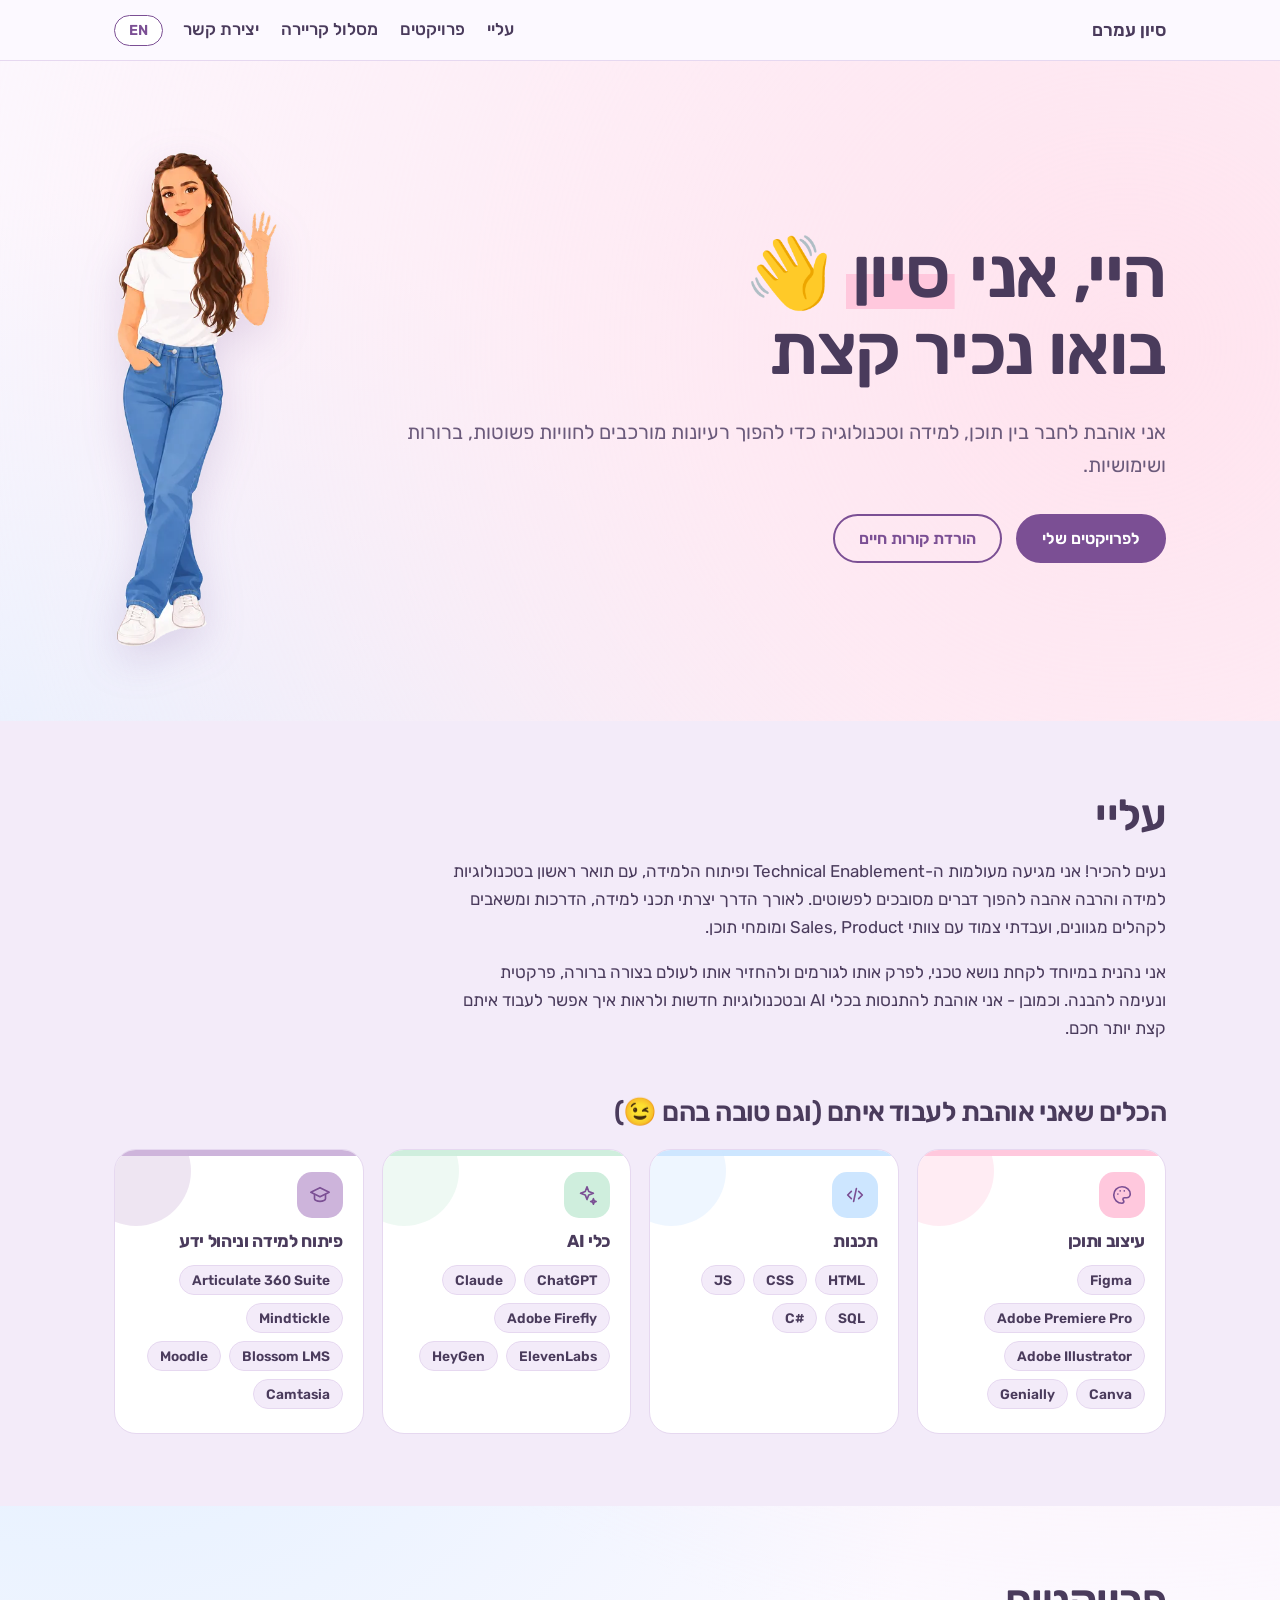
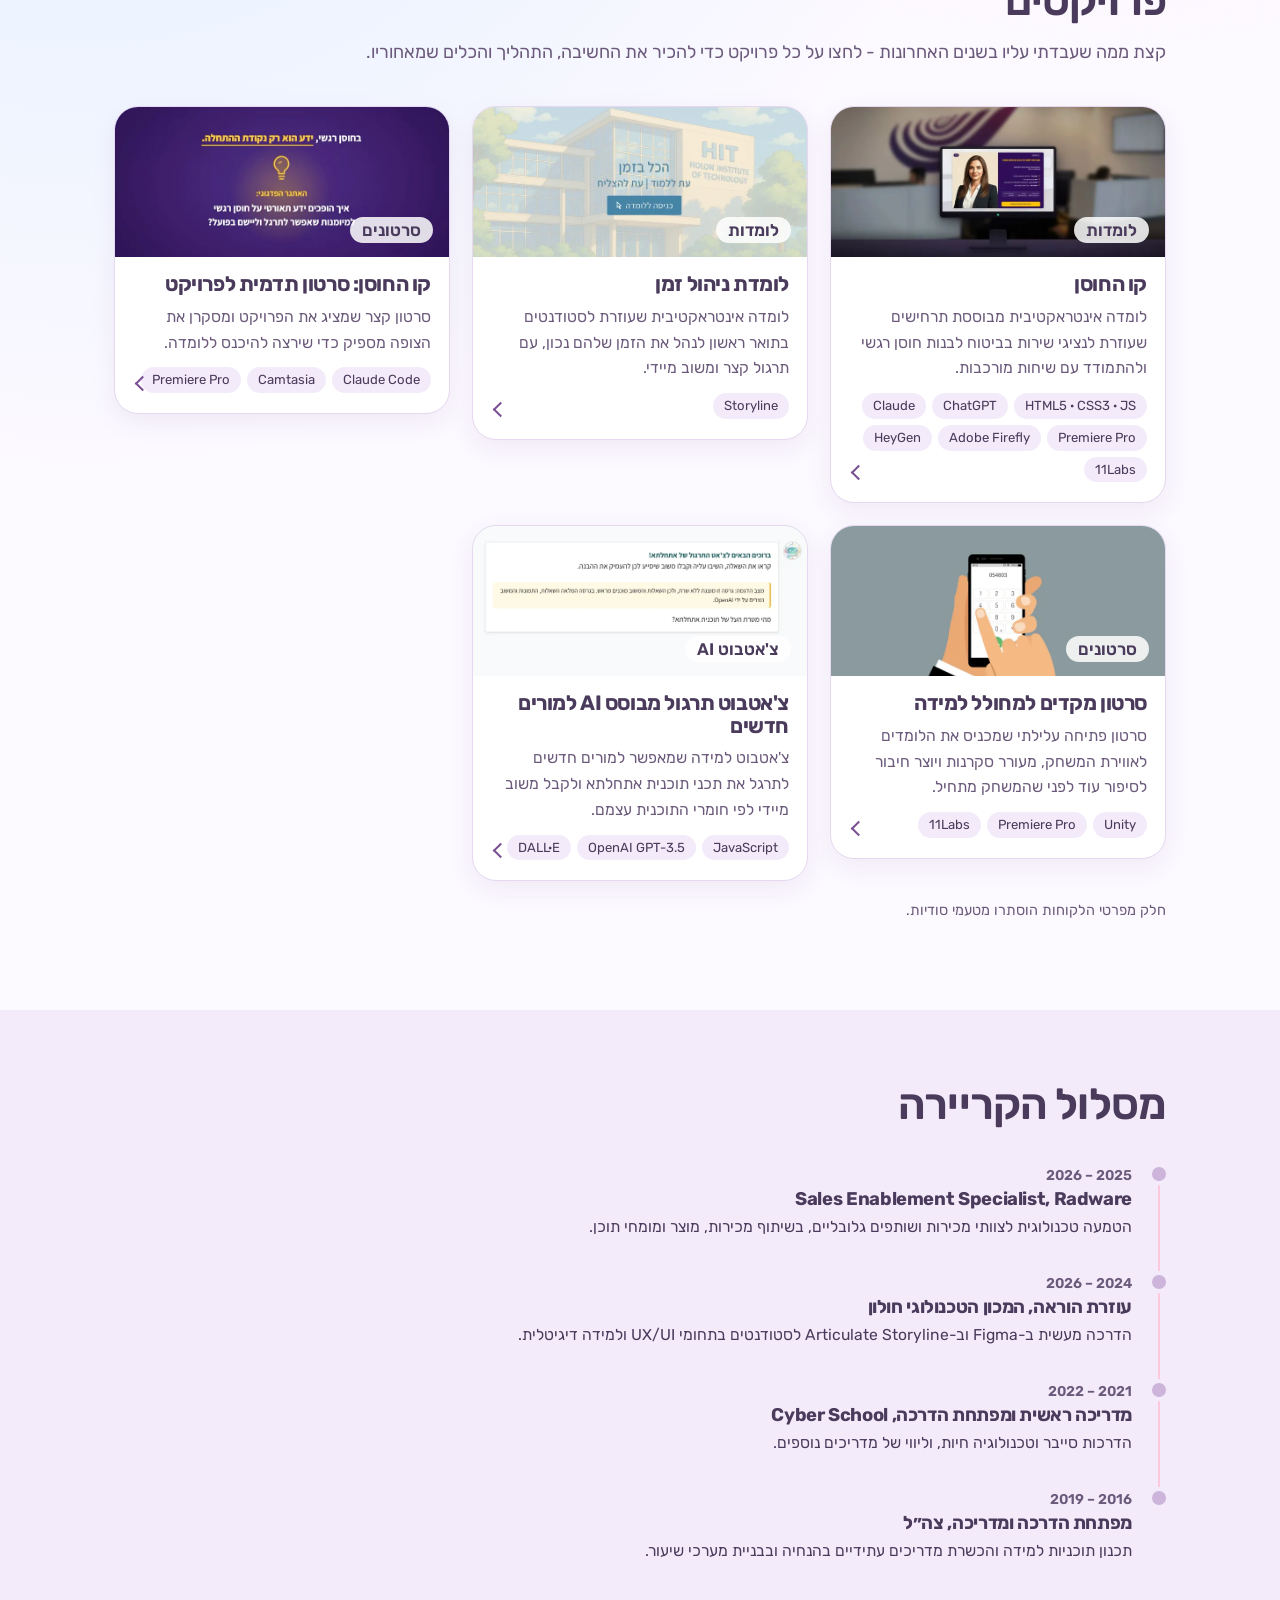
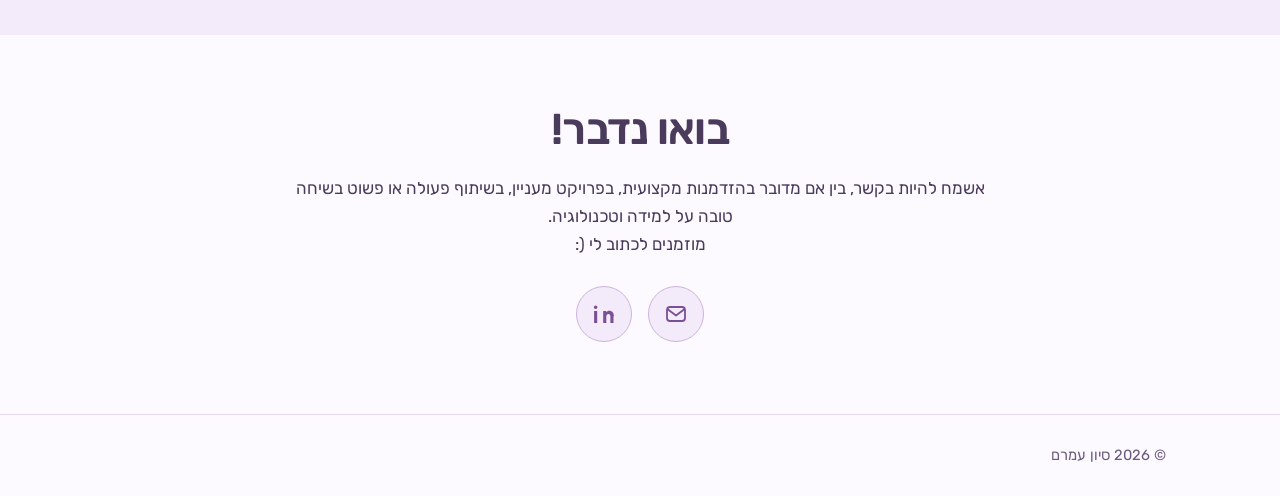
==== commit 03f36eee: "Replace portfolio with new bilingual site; keep previous version in old-site/ Co-Authored-By: Claude" ====
--- a/index.html
+++ b/index.html
@@ -3,319 +3,516 @@
 <head>
 <meta charset="utf-8">
 <meta name="viewport" content="width=device-width, initial-scale=1">
-<title>סיון עמרם — מעצבת למידה דיגיטלית</title>
-<meta name="description" content="פורטפוליו של סיון עמרם — מעצבת למידה ופיתוח למידה דיגיטלית. פרויקטים בעברית, UX/UI, Articulate Storyline, SCORM ופיתוח אינטראקטיבי.">
-<meta property="og:title" content="סיון עמרם — מעצבת למידה דיגיטלית">
-<meta property="og:description" content="פורטפוליו: פרויקטי למידה דיגיטלית, UX/UI ופיתוח אינטראקטיבי.">
-<meta property="og:type" content="website">
+<title>Sivan Amram | Technical Enablement & Instructional Design</title>
+<meta name="description" content="Portfolio of Sivan Amram: technical enablement specialist and instructional designer with a background in cybersecurity and digital learning.">
 <link rel="preconnect" href="https://fonts.googleapis.com">
 <link rel="preconnect" href="https://fonts.gstatic.com" crossorigin>
-<link href="https://fonts.googleapis.com/css2?family=Frank+Ruhl+Libre:wght@300;400;500;700&family=Assistant:wght@200;300;400;600&display=swap" rel="stylesheet">
-<link rel="stylesheet" href="styles.css">
-<link rel="icon" href="data:image/svg+xml,<svg xmlns='http://www.w3.org/2000/svg' viewBox='0 0 100 100'><rect width='100' height='100' rx='24' fill='%23fdfcfa'/><path d='M22 62 C 34 30, 50 78, 62 46 S 80 34, 82 44' fill='none' stroke='%23c98b91' stroke-width='5' stroke-linecap='round'/></svg>">
+<link href="https://fonts.googleapis.com/css2?family=Fredoka:wght@400;500;600&family=Nunito:wght@400;600;700&family=Rubik:wght@400;500;600&display=swap" rel="stylesheet">
+<style>
+:root{
+  --ink:#4A3B5C; --paper:#FCF9FF; --orchid:#CDB4DB; --violet:#7B4F94; --mist:#F3EBF9; --pink:#FFC8DD; --sky:#CDE6FF; --mint:#CFEEDD;
+  --line:#E6D8F0; --muted:#6B5A7B;
+  --display:"Fredoka","Trebuchet MS",system-ui,sans-serif;
+  --body:"Nunito","Segoe UI",system-ui,sans-serif;
+  color-scheme:light;
+}
+:lang(he){--display:"Rubik","Arial",sans-serif;--body:"Rubik","Arial",sans-serif}
+.lang{margin-inline-start:20px;font:600 .9rem var(--body);padding:6px 14px;border-radius:999px;border:1.5px solid var(--violet);background:#fff;color:var(--violet);cursor:pointer}
+.lang:hover{background:var(--mist)}
+*{box-sizing:border-box}
+html{scroll-behavior:smooth;scroll-padding-top:72px}
+body{margin:0;background:var(--paper);color:var(--ink);font:400 1.0625rem/1.65 var(--body)}
+a{color:var(--violet)}
+:focus-visible{outline:3px solid var(--violet);outline-offset:3px;border-radius:4px}
+.wrap{max-width:1100px;margin:0 auto;padding:0 24px}
+h1,h2,h3{font-family:var(--display);line-height:1.08;margin:0;letter-spacing:-.02em}
+h2{font-size:clamp(1.9rem,4vw,2.7rem);font-weight:600}
+p{max-width:65ch}
+
+header.top{position:sticky;top:0;z-index:5;background:rgba(252,249,255,.9);backdrop-filter:blur(8px);border-bottom:1px solid var(--line)}
+header.top .wrap{display:flex;align-items:center;justify-content:space-between;height:60px}
+.logo{font:600 1.1rem var(--display);text-decoration:none;color:var(--ink)}
+nav a{margin-inline-start:22px;text-decoration:none;color:var(--ink);font-weight:500}
+nav a:hover{color:var(--violet);text-decoration:underline}
+
+#top{background:radial-gradient(circle at 88% 8%,#FFE3EE 0,transparent 38%),radial-gradient(circle at 6% 30%,#DDEEFF 0,transparent 34%)}
+.hero{padding-block:88px 72px}
+.hero-grid{display:grid;grid-template-columns:auto 1fr;gap:56px;align-items:center;direction:ltr}
+html[dir=rtl] .hero-text{direction:rtl}
+html[dir=ltr] .hero-text{direction:ltr}
+.avatar{position:relative;line-height:0;filter:drop-shadow(0 14px 20px rgba(123,79,148,.18))}
+.avatar img{height:clamp(320px,56vh,500px);width:auto;display:block}
+@media(max-width:760px){.hero-grid{grid-template-columns:1fr;gap:24px;justify-items:center}.avatar img{height:300px}.hero-text{justify-self:stretch}}
+.hero h1{font-size:clamp(2.3rem,5.6vw,4.4rem);font-weight:600;max-width:15ch}
+.hero h1 mark{background:linear-gradient(transparent 58%,var(--pink) 58%);color:inherit;padding:0 .08em}
+.hero p.lead{font-size:1.25rem;margin:28px 0 32px;color:var(--muted)}
+.btn{display:inline-block;padding:13px 24px;border-radius:999px;font:600 1rem var(--body);text-decoration:none;border:2px solid var(--violet);cursor:pointer}
+.btn.primary{background:var(--violet);color:#fff}
+.btn.primary:hover{background:#5F3A75;border-color:#5F3A75}
+.btn.ghost{background:transparent;color:var(--violet);margin-inline-start:10px}
+.btn.ghost:hover{background:var(--mist)}
+
+section{padding:72px 0}
+.band{background:var(--mist)}
+.sub{color:var(--muted);margin:12px 0 0;max-width:none}
+#projects .sub{margin-bottom:40px}
+@media(min-width:641px){#projects .sub{font-size:clamp(.86rem,1.9vw,1.12rem)}}
+
+/* filters */
+.filters{margin:32px 0 8px;display:grid;gap:14px}
+.fgroup{display:flex;flex-wrap:wrap;gap:8px;align-items:center}
+.fgroup .flabel{font-weight:600;min-width:84px}
+.chip{font:500 .95rem var(--body);padding:7px 15px;border-radius:999px;border:1.5px solid var(--line);background:#fff;color:var(--ink);cursor:pointer}
+.chip:hover{border-color:var(--violet)}
+.chip[aria-pressed="true"]{background:var(--violet);border-color:var(--violet);color:#fff}
+.status{display:flex;gap:14px;align-items:center;margin:18px 0 22px;color:var(--muted)}
+.status button{background:none;border:0;color:var(--violet);text-decoration:underline;font:inherit;cursor:pointer;padding:0}
+
+.grid{display:grid;grid-template-columns:repeat(auto-fill,minmax(min(310px,100%),1fr));gap:22px}
+.grid{align-items:start}
+.card{display:flex;flex-direction:column;background:#fff;border:1.5px solid var(--line);border-radius:24px;overflow:hidden;box-shadow:0 8px 24px rgba(123,79,148,.09);scroll-margin-top:76px}
+.card:hover,.card.open{border-color:var(--violet)}
+.card.open{grid-column:1/-1}
+.chead{all:unset;box-sizing:border-box;display:block;width:100%;cursor:pointer;text-align:start}
+.chead:focus-visible{outline:3px solid var(--violet);outline-offset:-3px}
+.cbody{position:relative;padding-inline-end:56px}
+.chev{position:absolute;inset-inline-end:22px;bottom:24px;width:11px;height:11px;border-inline-end:2.5px solid var(--violet);border-bottom:2.5px solid var(--violet);transform:rotate(45deg);transition:transform .25s}
+.card.open .chev{transform:rotate(-135deg) translate(-2px,-2px)}
+.panel{display:grid;grid-template-rows:0fr;transition:grid-template-rows .3s ease}
+.card.open .panel{grid-template-rows:1fr}
+.pin{overflow:hidden;min-height:0}
+.pin>div{padding:6px 24px 26px;max-width:760px}
+.panel h4{font:600 1rem var(--display);margin:20px 0 4px;color:var(--violet)}
+.panel p{margin:0}
+.panel .role{color:var(--muted);font-weight:600}
+.pwrap{margin-top:22px}
+@media(prefers-reduced-motion:reduce){.panel,.chev{transition:none}}
+.accs{margin-top:12px;border-top:1.5px solid var(--line)}
+.acc{border-bottom:1.5px solid var(--line)}
+.acc h4{margin:0}
+.ahead{all:unset;box-sizing:border-box;display:flex;align-items:center;justify-content:space-between;width:100%;padding:14px 4px;cursor:pointer;font:600 1.05rem var(--display);color:var(--violet)}
+.ahead:hover{color:#5F3A75}
+.ahead:focus-visible{outline:3px solid var(--violet);outline-offset:2px;border-radius:8px}
+.achev{width:10px;height:10px;border-inline-end:2.5px solid currentColor;border-bottom:2.5px solid currentColor;transform:rotate(45deg);transition:transform .25s;margin:0 6px}
+.acc.open .achev{transform:rotate(-135deg)}
+.abody{display:grid;grid-template-rows:0fr;transition:grid-template-rows .3s ease}
+.acc.open .abody{grid-template-rows:1fr}
+.ain{overflow:hidden;min-height:0}
+.atext{padding:0 4px 18px}
+@media(prefers-reduced-motion:reduce){.abody,.achev{transition:none}}
+.pillars{margin:0;padding-inline-start:20px}
+.pillars li{margin-bottom:8px}
+.vid{aspect-ratio:16/9;margin:14px 0;border-radius:18px;overflow:hidden;background:var(--mist)}
+.vid iframe{width:100%;height:100%;border:0}
+.cover{height:150px;display:flex;align-items:flex-end;padding:14px 16px;background:var(--c,var(--orchid));position:relative;overflow:hidden}
+.cover::after{content:"";position:absolute;inset-inline-end:-30px;top:-30px;width:130px;height:130px;border-radius:50%;background:rgba(255,255,255,.28)}
+.cover:has(img)::after{display:none}
+.cover img{position:absolute;inset:0;width:100%;height:100%;object-fit:cover}
+.cover b{border-radius:999px !important;font:600 1.05rem var(--display);color:var(--ink);background:rgba(255,255,255,.85);padding:3px 12px;position:relative;z-index:1}
+.cbody{padding:16px 18px 20px}
+.cbody h3{font-size:1.3rem;margin-bottom:8px}
+.cbody p{margin:0 0 12px;font-size:.98rem;color:var(--muted)}
+.tags{display:flex;flex-wrap:wrap;gap:6px}
+.tags span{font-size:.82rem;background:var(--mist);border-radius:999px;padding:2px 11px}
+.empty{padding:40px;border:2px dashed var(--orchid);border-radius:24px;text-align:center}
+
+.pbtn{margin:0 !important;padding:9px 20px;font-size:.95rem}
+.proc{margin-top:16px}
+.proc ol{list-style:none;margin:0;padding:0;counter-reset:s}
+.proc li{counter-increment:s;position:relative;padding:12px 16px;padding-inline-start:58px;background:var(--mist);border-radius:18px;margin-bottom:10px}
+.proc li::before{content:counter(s);position:absolute;inset-inline-start:14px;top:12px;width:30px;height:30px;border-radius:50%;background:var(--pink);display:grid;place-items:center;font:600 .95rem var(--display)}
+.proc b{display:block;font-family:var(--display);font-weight:500}
+.note{font-size:.9rem;color:var(--muted);margin-top:18px}
+
+/* about / experience */
+.two{display:block;max-width:760px}
+.stack{margin-top:56px}
+.stack-h{font-size:clamp(1.3rem,2.4vw,1.7rem);margin:0 0 22px}
+.sk-grid{display:grid;grid-template-columns:repeat(4,1fr);gap:18px}
+.sk{--a:var(--pink);background:#fff;border-radius:22px;padding:22px 20px 24px;border:1.5px solid var(--line);position:relative;overflow:hidden;transition:transform .25s,box-shadow .25s}
+.sk::before{content:"";position:absolute;inset-inline:0;top:0;height:6px;background:var(--a)}
+.sk::after{content:"";position:absolute;inset-inline-end:-34px;top:-34px;width:110px;height:110px;border-radius:50%;background:var(--a);opacity:.35;pointer-events:none}
+.sk-pink{--a:var(--pink)}.sk-sky{--a:var(--sky)}.sk-mint{--a:var(--mint)}.sk-lav{--a:var(--orchid)}
+.sk:hover{transform:translateY(-4px);box-shadow:0 14px 28px rgba(123,79,148,.14)}
+.sk-ic{width:46px;height:46px;border-radius:15px;background:var(--a);color:var(--violet);display:flex;align-items:center;justify-content:center;margin-bottom:14px;position:relative;z-index:1}
+.sk h3{font-size:1.08rem;margin:0 0 14px;position:relative;z-index:1}
+.sk ul{list-style:none;margin:0;padding:0;display:flex;flex-wrap:wrap;gap:8px;position:relative;z-index:1}
+.sk li{font:600 .86rem var(--body);padding:6px 12px;border-radius:999px;background:var(--mist);color:var(--ink);border:1px solid var(--line);direction:ltr;unicode-bidi:isolate}
+@media(max-width:1000px){.sk-grid{grid-template-columns:repeat(2,1fr)}}
+@media(max-width:560px){.sk-grid{grid-template-columns:1fr}.stack{margin-top:40px}}
+@media(prefers-reduced-motion:reduce){.sk{transition:none}.sk:hover{transform:none}}
+
+.jobs{list-style:none;padding:0;margin:32px 0 0;max-width:760px}
+.jobs li{list-style:none;padding:0 0 28px;padding-inline-start:34px;position:relative}
+.jobs li::before{content:"";position:absolute;inset-inline-start:0;top:7px;width:14px;height:14px;border-radius:50%;background:var(--orchid);box-shadow:0 0 0 4px var(--mist)}
+.jobs li::after{content:"";position:absolute;inset-inline-start:6px;top:25px;bottom:-5px;width:2px;background:var(--pink);border-radius:2px}
+.jobs li:last-child{padding-bottom:0}
+.jobs li:last-child::after{display:none}
+.jobs small{color:var(--muted);font-weight:600}
+.jobs h3{font-size:1.15rem;margin:2px 0 4px}
+.jobs p{margin:0;font-size:.98rem}
+
+.contact{text-align:center}
+.contact h2{max-width:18ch;margin:0 auto 20px}
+.contact p{margin:0 auto 28px}
+.contact-icons{display:flex;justify-content:center;gap:16px}
+.icon-btn{width:56px;height:56px;border-radius:50%;display:inline-flex;align-items:center;justify-content:center;background:var(--mist);color:var(--violet);border:1.5px solid var(--orchid);transition:transform .2s,box-shadow .2s,background .2s}
+.icon-btn:hover{transform:translateY(-3px);box-shadow:0 8px 18px rgba(123,79,148,.2);background:var(--pink)}
+.icon-btn:focus-visible{outline:3px solid var(--violet);outline-offset:3px}
+@media (prefers-reduced-motion:reduce){.icon-btn{transition:none}.icon-btn:hover{transform:none}}
+footer{padding:28px 0;border-top:1px solid var(--line);font-size:.92rem;color:var(--muted)}
+
+html[dir=rtl] .hero h1 mark{background-position:100% 88%}
+@media(max-width:640px){
+ html{scroll-padding-top:64px}
+ header.top .wrap{height:auto;min-height:56px;padding-block:6px}
+ .logo{display:none}
+ nav{width:100%;display:flex;flex-wrap:wrap;justify-content:space-between;align-items:center;gap:2px 10px}
+ nav a{margin:0 !important;font-size:.84rem;white-space:nowrap;padding:8px 2px}
+ .lang{margin:0;padding:4px 10px;font-size:.8rem}
+ nav{gap:2px 6px}
+}
+@media(max-width:760px){.two{grid-template-columns:1fr;gap:36px}nav a{margin-inline-start:14px}.hero{padding-block:48px 40px}.btn.ghost{margin:10px 0 0}}
+@media(prefers-reduced-motion:no-preference){.hero h1 mark{background-size:0 100%;background:linear-gradient(var(--pink),var(--pink)) 0 88%/0 42% no-repeat;animation:hl .9s .3s ease forwards}@keyframes hl{to{background-size:100% 42%}}}
+</style>
 </head>
 <body>
-
-<a class="skip" href="#main" data-he="דילוג לתוכן" data-en="Skip to content">דילוג לתוכן</a>
-
-<header class="nav" id="nav">
-  <div class="wrap nav-in">
-    <a class="brand" href="#top">
-      <svg class="brand-line" viewBox="0 0 60 26" aria-hidden="true">
-        <path d="M3 18 C 12 2, 20 24, 29 12 S 44 2, 50 14 S 56 20, 57 16"
-              fill="none" stroke="currentColor" stroke-width="1.4" stroke-linecap="round"/>
-      </svg>
-      <span class="brand-name" data-he="סיון עמרם" data-en="Sivan Amram">סיון עמרם</span>
-    </a>
-    <nav class="nav-links">
-      <a href="#work"     data-he="עבודות"     data-en="Work">עבודות</a>
-      <a href="#about"    data-he="אודות"      data-en="About">אודות</a>
-      <a href="#exp"      data-he="ניסיון"     data-en="Experience">ניסיון</a>
-      <a href="#skills"   data-he="כלים"       data-en="Toolkit">כלים</a>
-      <a href="#contact"  data-he="יצירת קשר"  data-en="Contact">יצירת קשר</a>
-    </nav>
-    <button class="lang" id="langBtn" type="button" aria-label="Switch language">
-      <span data-he="EN" data-en="עב">EN</span>
-    </button>
+<header class="top"><div class="wrap">
+  <a class="logo" href="#top"><span data-t="logo">Sivan Amram</span></a>
+  <nav aria-label="Main"><a href="#about"><span data-t="n2">About</span></a><a href="#projects"><span data-t="n1">Projects</span></a><a href="#career"><span data-t="n4">Career path</span></a><a href="#contact"><span data-t="n3">Contact</span></a><button class="lang" id="lang" type="button">עברית</button></nav>
+</div></header>
+
+<main id="top">
+<div class="wrap hero">
+  <div class="hero-grid">
+  <div class="avatar">
+    <img src="[data-uri]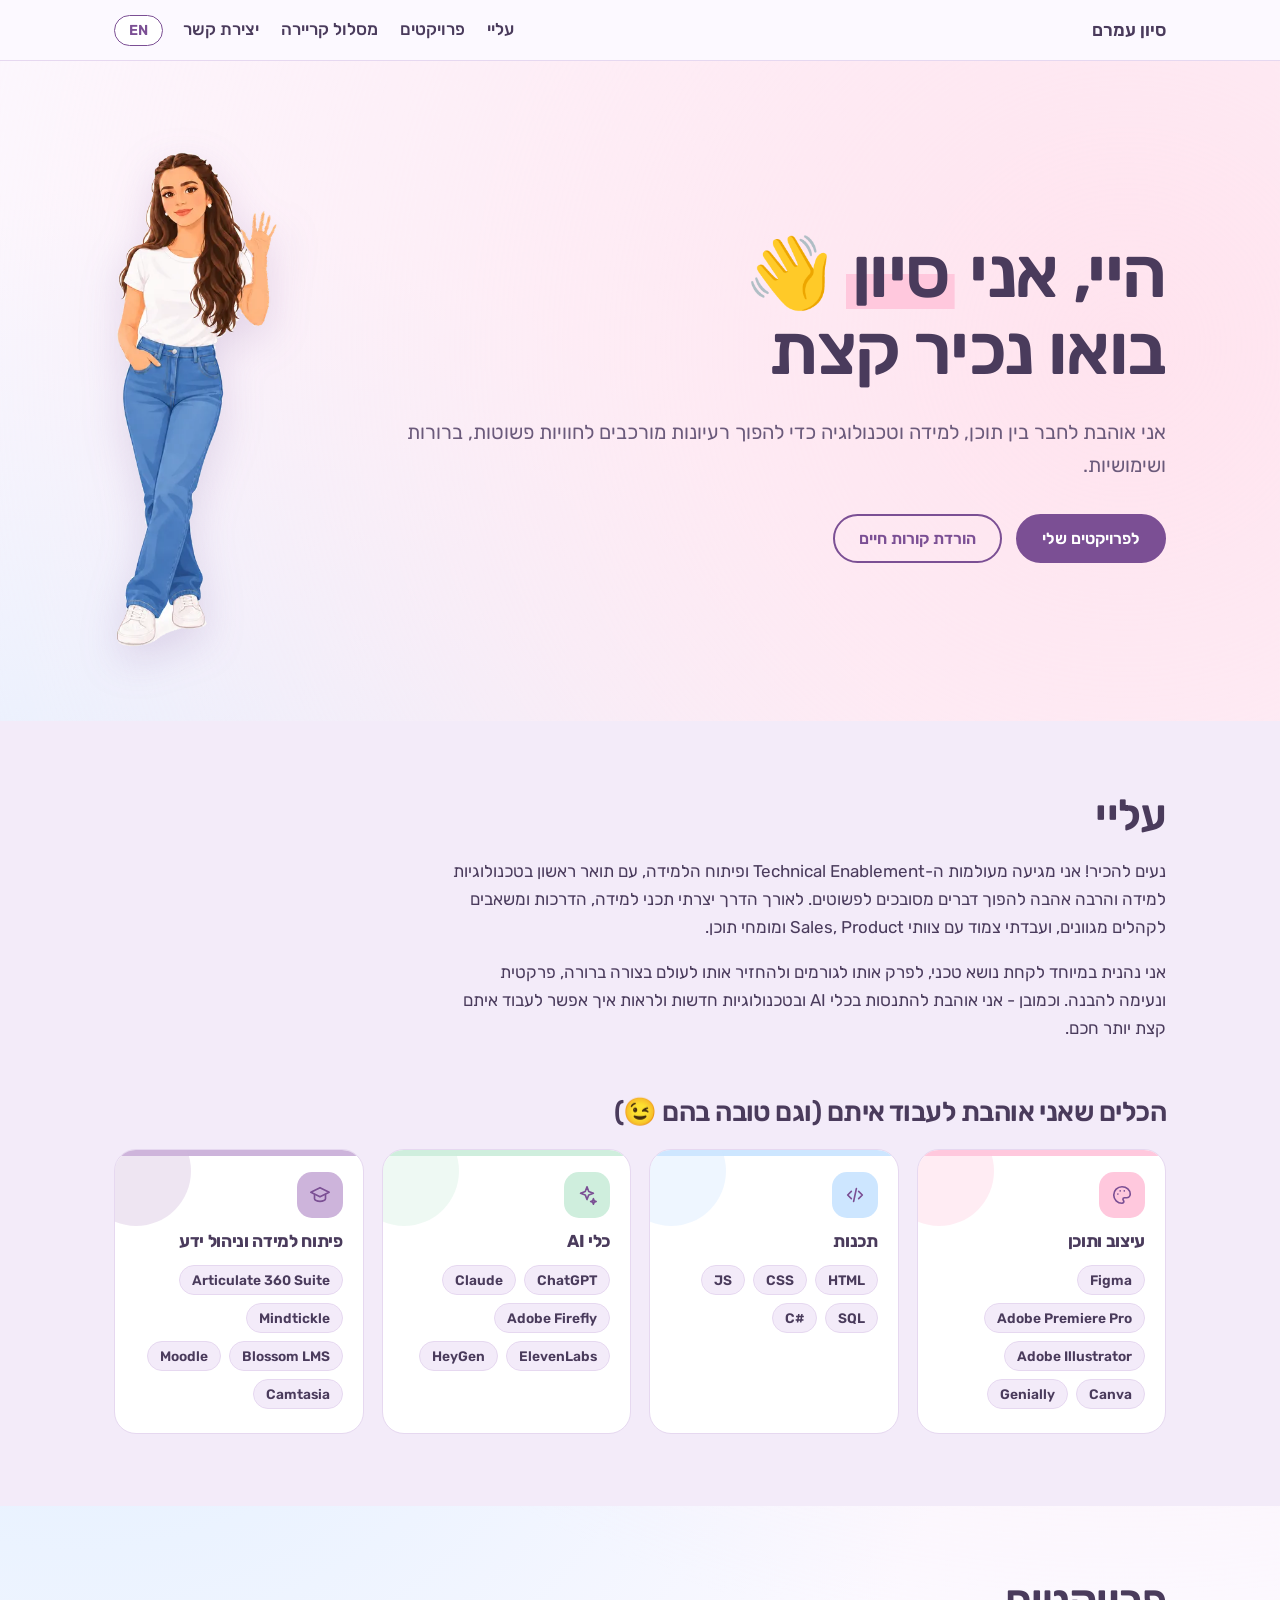
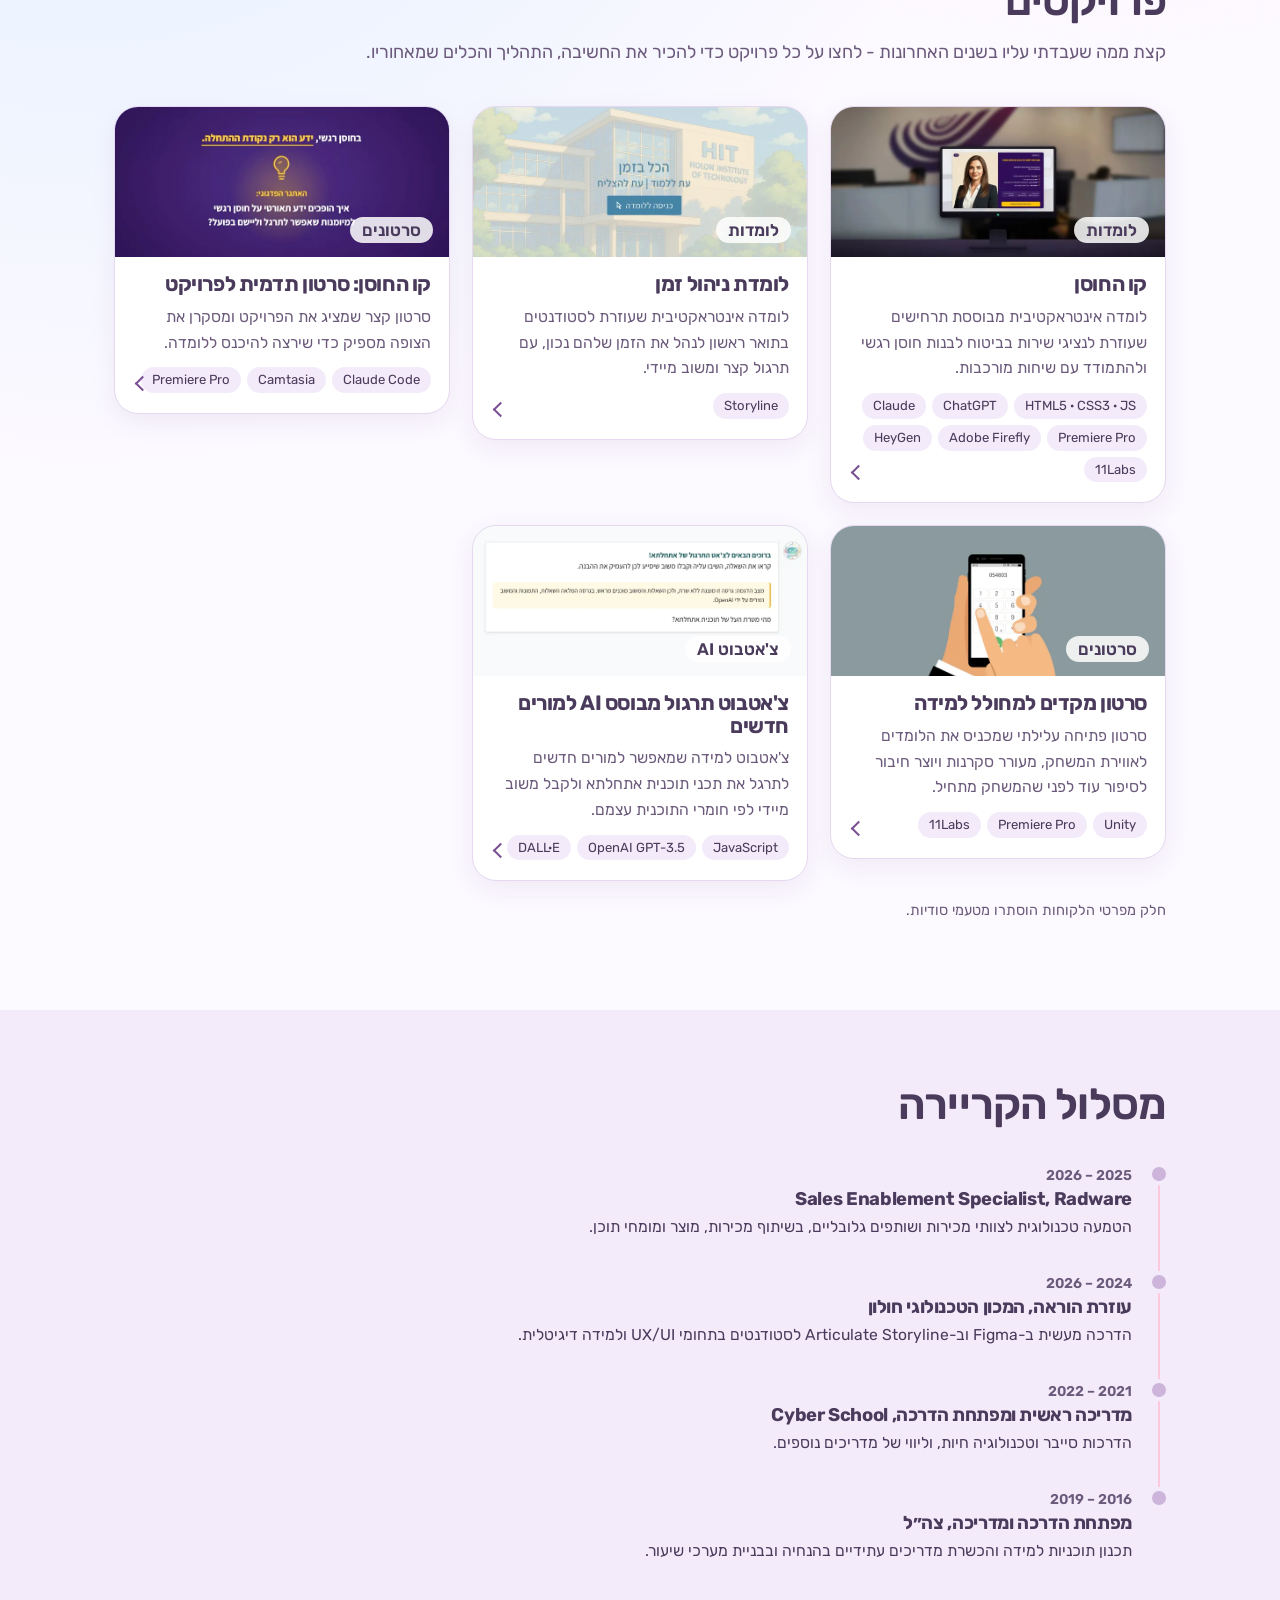
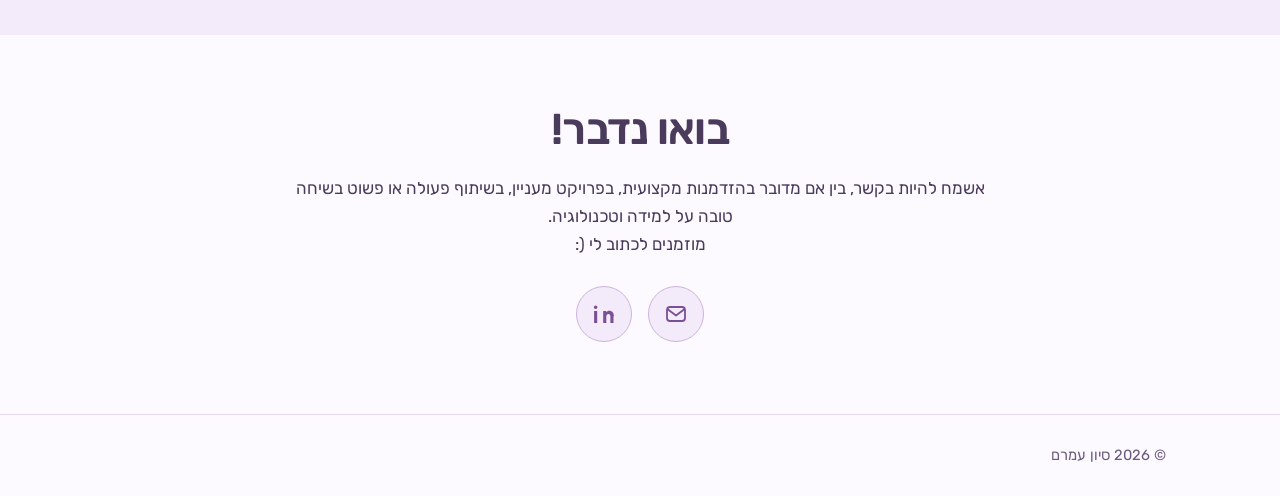
==== commit 1afbe9c4: "Remove peer review accordion from time management course Co-Authored-By: Claude Opus 5.5 <noreply@an" ====
--- a/index.html
+++ b/index.html
@@ -306,7 +306,7 @@
     summary:"An interactive scenario-based course that helps insurance service reps build emotional resilience and handle difficult calls.",
     problem:"At Menora Mivtachim’s four service centers, about eight of every ten reps who finish training leave within three months. Training covered systems and procedures but not the emotional load of difficult calls, which fed burnout among reps and managers.",
     solution:"A 50-minute, four-chapter course following four stages: understand, identify, navigate, recover. It combines short videos with questions, activities for spotting signs of low resilience, a phone-call simulation with decision points and instant feedback, and reset techniques between calls. It ends with a personal summary as a PDF. Packaged for the company’s learning management system.",
-    result:"Evaluated with 9 participants (service reps, knowledge managers, learning project managers) using a questionnaire and observation. Everyone rated the overall experience 4 or 5 (average 4.4 out of 5), and participants called the simulation realistic and relevant. Design (3.8) and interface friendliness (3.3) scored lower, so before rollout we added the course length and a headphones notice, shortened the instructions, and removed the skip option.",
+    result:"Evaluated with 9 participants (service reps, knowledge managers, learning project managers) using a questionnaire and observation. Everyone rated the overall experience 4 or 5 (average 4.4 out of 5), and participants called the simulation realistic and relevant.",
     process:[
      {t:"Discovery & needs analysis", d:"Mapped the business need (high turnover and burnout) and the training need at three levels: knowledge, mindset and skills. Built three personas (a discharged soldier in a temporary job, a student, and a career changer) and worked with the company’s training manager."},
      {t:"Scoping & constraints", d:"Set goals at the organization, project and learner level. Analysed the environment: a noisy, high-pressure contact center, short learning windows, an existing LMS, and strict data-security rules."},
@@ -319,7 +319,7 @@
      summary:"לומדה אינטראקטיבית מבוססת תרחישים שעוזרת לנציגי שירות בביטוח לבנות חוסן רגשי ולהתמודד עם שיחות מורכבות.",
      problem:"בארבעת מוקדי השירות של מנורה מבטחים, כשמונה מכל עשרה נציגים שמסיימים הכשרה עוזבים בתוך שלושה חודשים. ההכשרה עסקה במערכות ובנהלים אך לא בעומס הרגשי של שיחות מורכבות, וכך נוצרה שחיקה בקרב נציגים ומנהלים.",
      solution:"לומדה של כ-50 דקות בארבעה פרקים לפי ארבעה שלבים: הבנה, זיהוי, ניווט והתאוששות. היא משלבת סרטונים קצרים עם שאלות, פעילויות לזיהוי סימני פגיעה בחוסן, סימולציית שיחה טלפונית עם נקודות החלטה ומשוב מיידי, וטכניקות איפוס בין שיחות. בסיום מתקבל סיכום אישי בקובץ PDF. הלומדה ארוזה להטמעה במערכת הלמידה של החברה.",
-     result:"הלומדה נבדקה עם 9 משתתפים (נציגי שירות, מנהלי ידע ומנהלות פרויקטי למידה) בעזרת שאלון ותצפית. כל המשתתפים דירגו את החוויה הכללית 4 או 5 (ממוצע 4.4 מתוך 5), וציינו שהסימולציה מציאותית ורלוונטית. העיצוב (3.8) וידידותיות הממשק (3.3) קיבלו ציונים נמוכים יותר, ולכן לפני ההטמעה הוספנו את משך הלומדה והודעה על אוזניות, קיצרנו את ההוראות והסרנו את אפשרות הדילוג.",
+     result:"הלומדה נבדקה עם 9 משתתפים (נציגי שירות, מנהלי ידע ומנהלות פרויקטי למידה) בעזרת שאלון ותצפית. כל המשתתפים דירגו את החוויה הכללית 4 או 5 (ממוצע 4.4 מתוך 5), וציינו שהסימולציה מציאותית ורלוונטית.",
      process:[
       {t:"גילוי וניתוח צרכים", d:"מיפינו את הצורך העסקי (תחלופה גבוהה ושחיקה) ואת הצורך ההדרכתי בשלוש רמות: ידע, תפיסה ומיומנות. בנינו שלוש פרסונות (חייל משוחרר בעבודה זמנית, סטודנטית ואישה בהסבה מקצועית) ועבדנו עם מנהלת ההדרכה בחברה."},
       {t:"אפיון והגדרת היקף", d:"הגדרנו מטרות ברמת הארגון, הפרויקט והלומד. ניתחנו את סביבת העבודה: מוקד רועש ולחוץ, חלונות למידה קצרים, מערכת למידה קיימת וכללי אבטחת מידע מחמירים."},
@@ -400,8 +400,7 @@
        {t:"Spot the cause.", d:"Learners match everyday images to the reason behind wasted time, and decide whether it comes from inside (procrastination, no planning, overload) or outside (digital distractions)."},
        {t:"Drag and drop: planning ahead.", d:"Sorting tasks into short-, medium- and long-term plans."},
        {t:"Drag and drop: the Eisenhower matrix.", d:"Placing tasks by how urgent and how important they are."},
-       {t:"Multiple choice: 80/20 and Pomodoro.", d:"Applying the 80/20 rule to exam prep, and choosing which task fits a Pomodoro session."}]},
-     {t:"Peer review", d:"Before submitting, the course was reviewed by seven classmates, and their feedback shaped the final version."}],
+       {t:"Multiple choice: 80/20 and Pomodoro.", d:"Applying the 80/20 rule to exam prep, and choosing which task fits a Pomodoro session."}]}],
     he:{title:"לומדת ניהול זמן", summary:"לומדה אינטראקטיבית שעוזרת לסטודנטים בתואר ראשון לנהל את הזמן שלהם נכון, עם תרגול קצר ומשוב מיידי.",
      sections:[
       {t:"המטרה", d:"בסוף הלומדה הלומד יודע לנהל את הזמן שלו בצורה נכונה ויעילה במהלך הלימודים בתואר ראשון."},
@@ -419,8 +418,7 @@
        {t:"מזהים את הגורם.", d:"הלומדים מתאימים תמונות מיומיום לסיבה שבגללה הזמן מתבזבז, ומחליטים אם מדובר בגורם פנימי (דחיינות, חוסר תכנון, העמסת יתר) או חיצוני (הסחות דעת דיגיטליות)."},
        {t:"גרור ושחרר: תכנון קדימה.", d:"מיון משימות לתכנון לטווח קצר, בינוני וארוך."},
        {t:"גרור ושחרר: מטריצת אייזנהאואר.", d:"מיקום משימות לפי רמת הדחיפות והחשיבות שלהן."},
-       {t:"שאלות אמריקאיות: 80/20 ופומודורו.", d:"יישום כלל 80/20 בהכנה למבחן, ובחירת המשימה שמתאימה למחזור פומודורו."}]},
-      {t:"משוב עמיתים", d:"לפני ההגשה הלומדה נבדקה על ידי שבעה חברים וחברות לכיתה, והמשוב שלהם עיצב את הגרסה הסופית."}]}},
+       {t:"שאלות אמריקאיות: 80/20 ופומודורו.", d:"יישום כלל 80/20 בהכנה למבחן, ובחירת המשימה שמתאימה למחזור פומודורו."}]}]}},
   { title:"Intro video for a learning generator", type:"Videos", tools:["Unity","Premiere Pro","11Labs"], pos:"center 30%",
     summary:"A story-driven opening video that sets the mood of the game, sparks curiosity and connects learners to the story before the game starts.",
     link:"videos/learning-generator-intro.mp4", image:"[data-uri]",
